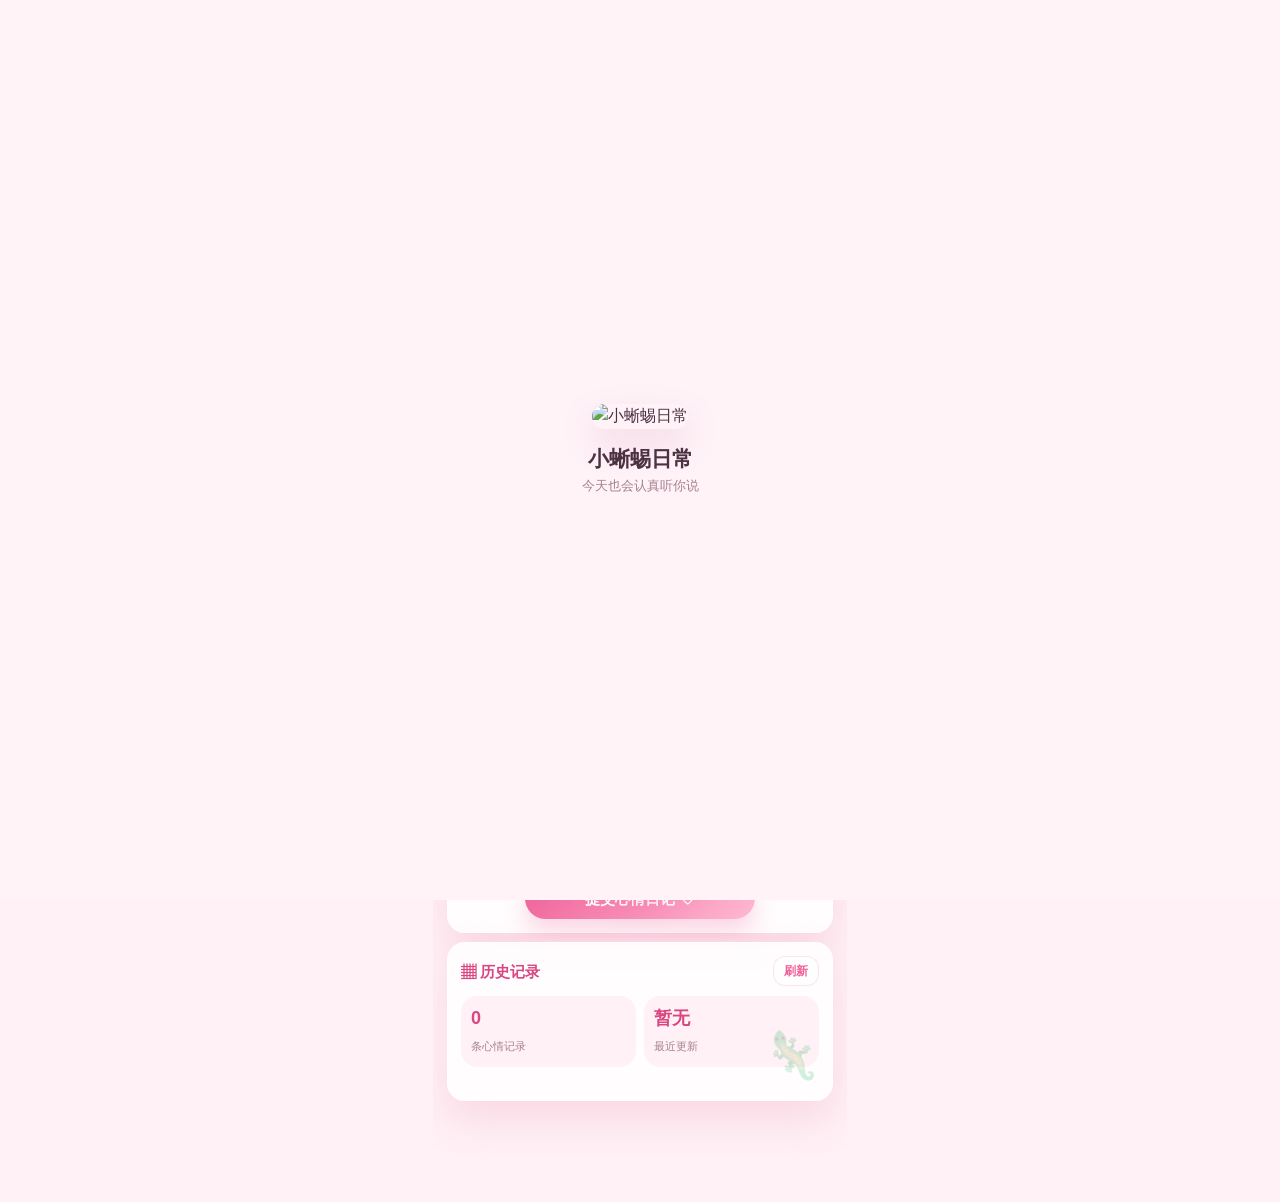
==== templates/index.html @ 5da10fb7 "Refine berry theme mascots" ====
<!DOCTYPE html>
<html lang="zh-CN">
<head>
<meta charset="UTF-8">
<meta name="viewport" content="width=device-width, initial-scale=1.0, viewport-fit=cover, maximum-scale=1.0, user-scalable=no">
<meta name="theme-color" content="#fff4f8">
<meta name="apple-mobile-web-app-capable" content="yes">
<meta name="apple-mobile-web-app-status-bar-style" content="black-translucent">
<meta name="apple-mobile-web-app-title" content="小蜥蜴">
<meta name="mobile-web-app-capable" content="yes">
<link rel="manifest" href="/manifest.webmanifest?v=photo5">
<link rel="icon" href="/static/app-icon-192.png?v=photo5" type="image/png">
<link rel="apple-touch-icon" sizes="180x180" href="/static/apple-touch-icon.png?v=photo5">
<title>小蜥蜴</title>
<style>
:root{--bg:#fff3f8;--ink:#4c3142;--muted:#a68191;--card:rgba(255,255,255,.74);--line:rgba(223,117,157,.18);--accent:#ef5f98;--accent2:#ffb9d2;--soft:#fff1f6;--deep:#d94682;--shadow:0 14px 34px rgba(190,89,125,.18);--safe-top:env(safe-area-inset-top);--safe-bottom:env(safe-area-inset-bottom);--hero:linear-gradient(180deg,#ffeaf3 0%,#fff7fa 100%);--card-bg:rgba(255,255,255,.76);--field:rgba(255,250,252,.78);--decor1:'🌸';--decor2:'🦎';--decor3:'♡'}
[data-theme="night"]{--bg:#13091f;--ink:#f5eaff;--muted:#bfa5d4;--card:rgba(31,17,48,.72);--line:rgba(205,148,255,.3);--accent:#d990ff;--accent2:#ff74c6;--soft:rgba(147,75,215,.2);--deep:#f0d9ff;--shadow:0 14px 36px rgba(0,0,0,.38);--hero:linear-gradient(180deg,#24113d 0%,#12091f 100%);--card-bg:rgba(35,20,54,.76);--field:rgba(255,255,255,.06);--decor1:'✦';--decor2:'🦇';--decor3:'☾'}
[data-theme="blue"]{--bg:#eef9ff;--ink:#31506a;--muted:#7893a7;--card:rgba(255,255,255,.72);--line:rgba(85,156,207,.18);--accent:#4da0df;--accent2:#b9e6ff;--soft:#eef9ff;--deep:#2e86c2;--shadow:0 14px 34px rgba(77,142,185,.16);--hero:linear-gradient(180deg,#dcf4ff 0%,#fffdf0 100%);--card-bg:rgba(255,255,252,.74);--field:rgba(255,255,255,.7);--decor1:'☁️';--decor2:'🌈';--decor3:'☆'}
[data-theme="berry"]{--bg:#fff0f2;--ink:#613742;--muted:#a37a84;--card:rgba(255,252,247,.76);--line:rgba(231,91,124,.2);--accent:#ef547d;--accent2:#ffc3cb;--soft:#fff0f2;--deep:#df426d;--shadow:0 14px 34px rgba(190,83,99,.16);--hero:linear-gradient(180deg,#ffe0e5 0%,#fff8f1 100%);--card-bg:rgba(255,252,247,.78);--field:rgba(255,255,255,.72);--decor1:'🍓';--decor2:'🎀';--decor3:'♡'}
*{box-sizing:border-box;margin:0;padding:0}html{background:var(--bg)}body{min-height:100vh;min-height:100dvh;font-family:-apple-system,BlinkMacSystemFont,"PingFang SC","Microsoft YaHei",sans-serif;color:var(--ink);background:var(--bg);line-height:1.55;overflow-x:hidden;-webkit-font-smoothing:antialiased}body:before{content:"";position:fixed;inset:0;z-index:-3;background:var(--hero)}body:after{content:"";position:fixed;inset:0;z-index:-2;pointer-events:none;opacity:.62;background-image:radial-gradient(circle at 12% 22%,var(--accent2) 0 8px,transparent 9px),radial-gradient(circle at 85% 18%,rgba(255,255,255,.72) 0 38px,transparent 39px),radial-gradient(circle at 80% 72%,rgba(255,255,255,.48) 0 58px,transparent 59px),linear-gradient(135deg,transparent 0 47%,rgba(255,255,255,.16) 48% 50%,transparent 51%);background-size:180px 180px,220px 220px,260px 260px,34px 34px;background-position:0 90px,210px 64px,180px 520px,0 0}.app{width:min(430px,100%);margin:0 auto;padding:calc(10px + var(--safe-top)) 13px calc(82px + var(--safe-bottom));position:relative}.app:before{content:var(--decor1) ' ' var(--decor3) ' ' var(--decor2);position:absolute;top:112px;right:18px;font-size:28px;letter-spacing:10px;color:var(--accent);opacity:.8;filter:drop-shadow(0 10px 18px var(--accent2))}.app:after{content:"";position:fixed;left:50%;bottom:0;width:min(430px,100%);height:170px;transform:translateX(-50%);pointer-events:none;z-index:-1;background:radial-gradient(circle at 20% 70%,rgba(255,255,255,.7),transparent 32%),radial-gradient(circle at 72% 78%,var(--accent2),transparent 24%);opacity:.55}button,input,textarea{font:inherit}button{border:0;cursor:pointer;-webkit-tap-highlight-color:transparent;color:inherit}.status{height:30px;display:flex;align-items:center;justify-content:space-between;font-weight:800;font-size:15px;padding:0 8px}.status-icons{display:flex;align-items:center;gap:6px}.battery{display:inline-flex;align-items:center;justify-content:center;min-width:34px;height:18px;padding:0 4px;border-radius:6px;background:#24c75a;color:#fff;font-size:12px}.nav{height:54px;display:grid;grid-template-columns:42px 1fr 42px;align-items:center}.nav h1{text-align:center;font-size:22px;letter-spacing:.08em;color:var(--ink)}.nav-btn{height:42px;background:transparent;font-size:30px;color:var(--ink)}.hero{height:192px;border-radius:0 0 28px 28px;margin:0 -13px 12px;padding:22px 22px 0;text-align:center;position:relative;overflow:hidden;background:var(--hero);box-shadow:0 10px 26px rgba(0,0,0,.04)}.hero:before{content:var(--decor2);position:absolute;left:44px;top:54px;font-size:60px;opacity:.9;filter:drop-shadow(0 14px 18px var(--accent2))}.hero:after{content:var(--decor1);position:absolute;right:36px;top:44px;font-size:78px;opacity:.18}.hero-title{position:relative;z-index:1;margin-top:44px;font-size:26px;font-weight:900;letter-spacing:.14em;color:var(--deep)}.hero-date{position:relative;z-index:1;margin-top:5px;font-size:13px;color:var(--muted);letter-spacing:.18em}.theme-label{margin-top:4px;font-size:11px;color:var(--muted)}.quote{margin:-22px 4px 12px;padding:17px 18px;border-radius:24px;background:var(--card-bg);border:1px solid rgba(255,255,255,.62);box-shadow:var(--shadow);position:relative;z-index:2;text-align:center;font-size:17px;color:var(--ink);backdrop-filter:blur(16px)}.themes{display:flex;gap:9px;justify-content:center;margin:0 4px 12px}.theme-chip{min-width:72px;padding:8px 12px;border-radius:999px;background:var(--card-bg);border:1px solid var(--line);color:var(--accent);font-size:13px;font-weight:800;box-shadow:0 6px 18px rgba(0,0,0,.05)}.theme-chip.active{background:linear-gradient(135deg,var(--accent),var(--accent2));color:#fff;border-color:transparent}.mini-grid{display:grid;grid-template-columns:1fr 1fr;gap:10px;margin-bottom:10px}.card{background:var(--card-bg);border:1px solid rgba(255,255,255,.58);border-radius:20px;box-shadow:var(--shadow);backdrop-filter:blur(18px)}.mini-card{min-height:148px;padding:14px}.card-title{display:flex;align-items:center;justify-content:space-between;gap:8px;margin-bottom:10px;color:var(--deep);font-size:14px;font-weight:900}.mini-btn{padding:6px 9px;border-radius:999px;border:1px solid var(--line);background:rgba(255,255,255,.38);color:var(--accent);font-size:11px;font-weight:800;white-space:nowrap}.weather-row{display:flex;align-items:center;gap:10px}.weather-icon{font-size:44px}.temp{font-size:36px;line-height:1;color:var(--accent);font-weight:700}.weather-city{font-size:12px;font-weight:850}.weather-meta{margin-top:8px;color:var(--muted);font-size:11px;display:flex;gap:8px;flex-wrap:wrap}.tip{margin-top:10px;padding:8px 10px;border-radius:14px;background:var(--soft);color:var(--ink);font-size:12px}.analysis strong{display:block;color:var(--accent);font-size:13px;margin-bottom:6px}.analysis span{font-size:12px;color:var(--ink)}.panel{padding:14px;margin-bottom:10px}.label{font-size:15px;font-weight:900;color:var(--deep);margin-bottom:10px}.notice{display:none;margin-bottom:10px;border-radius:16px;background:var(--soft);padding:10px 12px;color:var(--deep);font-size:13px}.notice.show{display:block}.mood-grid{display:flex;gap:12px;overflow-x:auto;padding:4px 2px 8px;scrollbar-width:none}.mood-grid::-webkit-scrollbar{display:none}.mood-btn{flex:0 0 42px;width:42px;height:42px;border-radius:16px;background:rgba(255,255,255,.7);border:1px solid var(--line);display:grid;place-items:center;font-size:24px;box-shadow:0 6px 14px rgba(0,0,0,.04)}.mood-btn.selected{background:var(--soft);border-color:var(--accent);box-shadow:0 0 0 3px rgba(239,95,152,.15);transform:translateY(-1px)}.input-card{padding:14px;margin-bottom:10px}.textarea-wrap{position:relative}.field input,.field textarea{width:100%;border:1px solid var(--line);border-radius:16px;background:var(--field);outline:none;color:var(--ink);padding:12px 13px;font-size:14px}.field textarea{min-height:84px;resize:vertical}.counter{text-align:right;color:var(--muted);font-size:11px;margin-top:5px}.form-grid{display:grid;grid-template-columns:1fr 1fr;gap:9px;margin:10px 0}.submit-btn{display:block;width:68%;min-width:210px;margin:6px auto 0;padding:12px 16px;border-radius:999px;background:linear-gradient(135deg,var(--accent),var(--accent2));color:#fff;font-size:15px;font-weight:900;box-shadow:0 12px 26px rgba(239,95,152,.26)}.submit-btn:disabled{opacity:.65}.history{padding:14px;margin-bottom:12px}.history-head{display:flex;align-items:center;justify-content:space-between;gap:8px;margin-bottom:10px}.history-head h2{font-size:16px;color:var(--deep)}.history-actions{display:flex;gap:6px}.refresh-btn,.filter{height:30px;padding:0 10px;border-radius:12px;border:1px solid var(--line);background:rgba(255,255,255,.5);color:var(--accent);font-size:12px;font-weight:800}.filters{display:flex;gap:6px;overflow-x:auto;margin-bottom:10px;scrollbar-width:none}.filters::-webkit-scrollbar{display:none}.filter.active{background:var(--accent);color:#fff}.stats{display:flex;gap:8px;margin-bottom:10px}.stat{flex:1;border-radius:16px;background:var(--soft);padding:9px 10px;color:var(--deep)}.stat strong{display:block;font-size:18px}.stat span{font-size:11px;color:var(--muted)}.note{padding:12px;border-radius:18px;background:rgba(255,255,255,.56);border:1px solid var(--line);margin-bottom:10px}.note-top{display:flex;justify-content:space-between;gap:8px;margin-bottom:6px}.mood-tags,.tag-row,.reaction-row{display:flex;gap:6px;flex-wrap:wrap}.mood-tag,.tag{border-radius:999px;background:var(--soft);color:var(--accent);padding:3px 8px;font-size:11px;font-weight:800}.time,.meta{font-size:11px;color:var(--muted)}.note-text{font-size:14px;white-space:pre-wrap;word-break:break-word;margin-top:4px}.tag-row{margin-top:8px}.reaction-row{border-top:1px dashed var(--line);padding-top:9px;margin-top:10px}.reaction-btn{flex:1 1 calc(33.333% - 6px);min-height:34px;border-radius:999px;background:var(--soft);color:var(--accent);font-size:12px;font-weight:800;border:1px solid var(--line)}.delete-btn{display:block;background:transparent;color:var(--muted);font-size:12px;margin:8px 0 0 auto}.empty{text-align:center;color:var(--muted);padding:26px 10px;font-size:13px}.fab{position:fixed;left:50%;bottom:calc(18px + var(--safe-bottom));transform:translateX(-50%);width:64px;height:64px;border-radius:50%;z-index:10;background:linear-gradient(135deg,var(--accent),var(--accent2));color:#fff;font-size:38px;line-height:1;box-shadow:0 14px 34px rgba(239,95,152,.42),0 0 0 7px rgba(255,255,255,.65)}.toast,.loading,.login-overlay,.splash{position:fixed;z-index:20}.toast{left:50%;bottom:calc(94px + var(--safe-bottom));transform:translateX(-50%) translateY(18px);max-width:calc(100vw - 28px);background:rgba(48,40,58,.94);color:#fff;padding:10px 16px;border-radius:999px;opacity:0;pointer-events:none;transition:.22s ease;font-size:13px;text-align:center}.toast.show{opacity:1;transform:translateX(-50%) translateY(0)}.loading{inset:0;display:none;place-items:center;background:rgba(255,244,248,.72);backdrop-filter:blur(8px);color:var(--muted)}.loading.show{display:grid}.login-overlay{inset:0;display:none;align-items:center;justify-content:center;background:var(--bg);padding:20px}.login-overlay.show{display:flex}.login-card{width:min(340px,100%);padding:26px;text-align:center}.login-card .icon{font-size:44px}.login-card h2{margin:8px 0}.login-card p{color:var(--muted);font-size:13px;margin-bottom:14px}.login-card input{text-align:center;letter-spacing:3px;margin-bottom:10px}.splash{inset:0;display:grid;place-items:center;background:var(--bg);transition:.35s ease}.splash.hide{opacity:0;visibility:hidden}.splash-card{text-align:center}.splash-card img{width:118px;height:118px;border-radius:28px;box-shadow:var(--shadow)}.splash-card strong{display:block;margin-top:14px;font-size:21px}.splash-card span{display:block;color:var(--muted);font-size:13px}@media(max-width:380px){.app{padding-left:10px;padding-right:10px}.theme-chip{min-width:66px;padding-left:9px;padding-right:9px}.mini-card{padding:12px}.temp{font-size:32px}.weather-icon{font-size:38px}.submit-btn{width:78%}.hero-title{font-size:24px}.mood-btn{flex-basis:40px;width:40px;height:40px}.form-grid{grid-template-columns:1fr}}

/* photo4 visual pass: remove fake status bar and make themes read as full skins */
.status,.status-icons,.battery{display:none!important}.app{padding-top:calc(4px + var(--safe-top));background:linear-gradient(180deg,rgba(255,255,255,.08),transparent 220px)}
.nav{height:62px;margin:0 -2px 4px}.nav h1{font-size:22px;font-weight:900;letter-spacing:.12em}.nav-btn{font-size:36px;font-weight:300}.nav-btn:last-child{font-size:28px;letter-spacing:3px}
.hero{height:238px;margin:0 -13px 12px;border-radius:0 0 34px 34px;padding-top:64px;border-bottom:1px solid rgba(255,255,255,.55);box-shadow:none;background:var(--scene)}
.hero-title{margin-top:0;font-size:30px;letter-spacing:.12em;text-shadow:0 4px 16px rgba(255,255,255,.45)}.hero-date{font-size:14px;letter-spacing:.2em}.theme-label{font-size:13px;margin-top:9px;color:var(--muted)}
.hero:before{left:28px;top:82px;font-size:82px;opacity:.92}.hero:after{right:22px;top:56px;font-size:118px;opacity:.22}.app:before{display:none}.quote{margin:-34px 5px 14px;padding:18px 18px;border-radius:28px;font-size:18px;background:rgba(255,255,255,.82)}
.themes{gap:10px;margin-bottom:14px}.theme-chip{min-width:76px;height:42px;font-size:14px;border-radius:999px;background:rgba(255,255,255,.72);box-shadow:0 8px 18px rgba(151,84,111,.12)}
.card{border-radius:24px;background:rgba(255,255,255,.78);box-shadow:0 16px 34px rgba(185,98,130,.13)}.mini-card{min-height:168px;padding:16px}.card-title{font-size:15px}.weather-icon{font-size:52px}.temp{font-size:42px;font-weight:800}.panel,.input-card,.history{padding:18px}.mood-btn{width:50px;height:50px;flex-basis:50px;border-radius:18px;font-size:28px;background:rgba(255,255,255,.82)}.label{font-size:17px}.fab{width:72px;height:72px;font-size:44px;bottom:calc(20px + var(--safe-bottom))}
:root{--scene:linear-gradient(180deg,#ffe4ef 0%,#fff6fb 64%,rgba(255,255,255,.65) 100%);--decor1:'\1F338';--decor2:'\1F98E';--decor3:'\2661'}
html[data-theme="night"] body:before{background:radial-gradient(circle at 78% 6%,rgba(214,119,255,.26),transparent 24%),linear-gradient(180deg,#170722 0%,#24103f 48%,#11071e 100%)}html[data-theme="night"] .hero{background:radial-gradient(circle at 22% 28%,rgba(255,136,212,.26),transparent 24%),radial-gradient(circle at 84% 22%,rgba(154,100,255,.28),transparent 28%),linear-gradient(180deg,#24113d 0%,#13091f 100%)}html[data-theme="night"] .card,html[data-theme="night"] .quote{background:rgba(30,17,48,.82);border-color:rgba(216,154,255,.28)}html[data-theme="night"] .theme-chip{background:rgba(42,21,63,.76)}
html[data-theme="blue"] body:before{background:radial-gradient(circle at 18% 18%,rgba(255,255,255,.82),transparent 22%),linear-gradient(180deg,#d9f3ff 0%,#f4fbff 54%,#fffdf1 100%)}html[data-theme="blue"] .hero{background:radial-gradient(circle at 18% 36%,rgba(255,255,255,.86),transparent 26%),radial-gradient(circle at 86% 20%,rgba(150,218,255,.52),transparent 30%),linear-gradient(180deg,#dff5ff 0%,#fffcef 100%)}
html[data-theme="berry"] body:before{background:linear-gradient(0deg,rgba(255,255,255,.36),rgba(255,255,255,.36)),repeating-linear-gradient(90deg,rgba(255,126,145,.12) 0 16px,transparent 16px 32px),linear-gradient(180deg,#ffe4e9 0%,#fff8f1 100%)}html[data-theme="berry"] .hero{background:radial-gradient(circle at 18% 22%,rgba(255,255,255,.72),transparent 23%),radial-gradient(circle at 84% 24%,rgba(255,120,145,.28),transparent 30%),linear-gradient(180deg,#ffe0e6 0%,#fff7f0 100%)}
@media(max-width:380px){.hero{height:220px}.hero-title{font-size:27px}.mini-grid{gap:8px}.mood-btn{width:46px;height:46px;flex-basis:46px}}

</style>
<link rel="stylesheet" href="/static/theme-polish.css?v=skin5">
</head>
<body>
<div class="splash" id="splash"><div class="splash-card"><img src="/static/apple-touch-icon.png?v=photo5" alt="小蜥蜴日常"><strong>小蜥蜴日常</strong><span>今天也会认真听你说</span></div></div>
<div class="login-overlay" id="loginOverlay"><div class="login-card card"><div class="icon">🔐</div><h2>请输入密码</h2><p>这是我们的小小心情空间</p><label class="field"><input type="password" id="passwordInput" placeholder="密码" maxlength="40" autocomplete="off"></label><button class="submit-btn" onclick="doLogin()">进入</button></div></div>
<div class="loading" id="loading">正在加载心情记录...</div><div class="toast" id="toast"></div>
<main class="app">
  <nav class="nav"><button class="nav-btn" type="button" aria-label="关闭">×</button><h1>小蜥蜴日常</h1><button class="nav-btn" type="button" aria-label="更多">···</button></nav>
  <header class="hero"><div class="hero-title">小蜥蜴日常</div><div class="hero-date" id="todayDate">2026-05-25　周一</div><div class="theme-label">主题切换</div></header>
  <div class="quote">“ 心存温柔，山河浪漫。 ”</div>
  <div class="themes" id="themeSwitch"></div>
  <section class="mini-grid">
    <div class="card mini-card"><div class="card-title"><span>☼ 今日天气</span></div><div class="weather-row"><div class="weather-icon" id="weatherIcon">☁️</div><div><div class="temp"><span id="weatherTemp">--</span>°C</div><div class="weather-city" id="weatherCity">厦门海沧</div></div></div><div class="weather-meta"><span id="weatherText">加载中</span><span id="weatherHumidity">湿度 --</span><span id="weatherWind">风力 --</span></div><div class="tip" id="weatherTip">正在看看今天适合怎么照顾自己...</div></div>
    <div class="card mini-card analysis"><div class="card-title"><span>♡ 智能分析提醒</span><button class="mini-btn" onclick="loadAnalysis()">更新</button></div><strong id="analysisSummary">正在整理最近的心情...</strong><span id="analysisSuggestion">小蜥蜴会根据你的最近记录生成提醒。</span><div class="tip" id="weatherRange">-- / --</div></div>
  </section>
  <section class="card panel"><div class="notice" id="notice"><span id="noticeText"></span></div><div class="label">✨ 今日心情</div><div class="mood-grid" id="moodGrid"></div></section>
  <section class="card input-card"><div class="label">记录此刻的想法...</div><label class="field textarea-wrap"><textarea id="noteText" maxlength="500" placeholder="写下你的心情、想法和小日常..."></textarea></label><div class="counter" id="counter">0/500</div><div class="form-grid"><label class="field"><input id="senderInput" maxlength="20" placeholder="发送给（可选）"></label><label class="field"><input id="tagsInput" maxlength="120" placeholder="标签（可选）"></label></div><button class="submit-btn" id="submitBtn" onclick="submitMood()">提交心情日记 ♡</button></section>
  <section class="card history"><div class="history-head"><h2>▦ 历史记录</h2><div class="history-actions"><button class="refresh-btn" onclick="refreshNotes()">刷新</button></div></div><div class="stats"><div class="stat"><strong id="totalCount">0</strong><span>条心情记录</span></div><div class="stat"><strong id="latestTime">暂无</strong><span>最近更新</span></div></div><div class="filters" id="filters"></div><div class="history-list" id="historyList"></div></section>
</main>
<button class="fab" type="button" onclick="noteText.focus()">+</button>
<script>
const NEEDS_PASSWORD = {{ needs_password | tojson }};
const TEXT_MOODS=[{name:'开心',emoji:'😊'},{name:'难过',emoji:'😢'},{name:'生气',emoji:'😠'},{name:'委屈',emoji:'🥺'},{name:'想你',emoji:'💕'},{name:'需要安慰',emoji:'🤗'},{name:'想一个人静静',emoji:'🌙'}];
const EMOJI_MOODS=['😋','🥲','🥹','🧐','🤓','😜','😝','😞','😟','😣','😖','☹️','😓','😱','😨','😰'].map(value=>({name:value,emoji:value}));
const MOODS=[...TEXT_MOODS,...EMOJI_MOODS];
const REACTIONS=[{name:'抱抱你',emoji:'🤗'},{name:'收到啦',emoji:'💌'},{name:'想你了',emoji:'💕'}];
const THEMES=[{id:'milk',name:'奶粉'},{id:'night',name:'夜紫'},{id:'blue',name:'云蓝'},{id:'berry',name:'草莓'}];
let authPassword=NEEDS_PASSWORD?'':null,selectedMoods=[],notes=[],currentFilter='all',toastTimer=null,reactingId=null;
const $=id=>document.getElementById(id);const moodGrid=$('moodGrid'),filters=$('filters'),historyList=$('historyList'),loading=$('loading'),toast=$('toast'),notice=$('notice'),noticeText=$('noticeText'),noteText=$('noteText'),submitBtn=$('submitBtn'),senderInput=$('senderInput'),tagsInput=$('tagsInput'),counter=$('counter');
function headers(){const value={'Content-Type':'application/json'};if(authPassword)value['X-Mood-Password']=authPassword;return value}
function showToast(message){clearTimeout(toastTimer);toast.textContent=message;toast.classList.add('show');toastTimer=setTimeout(()=>toast.classList.remove('show'),2200)}
function escapeHtml(value){const div=document.createElement('div');div.textContent=value||'';return div.innerHTML}
function moodInfo(name){return MOODS.find(m=>m.name===name)||{name,emoji:name}}
function shortMoodName(name){return name==='想一个人静静'?'想静静':name}
function moodDisplay(name){const info=moodInfo(name);return TEXT_MOODS.some(m=>m.name===name)?`${info.emoji} ${escapeHtml(name)}`:escapeHtml(name)}
function defaultReactions(){return Object.fromEntries(REACTIONS.map(reaction=>[reaction.name,0]))}
function noteReactions(note){return {...defaultReactions(),...(note.reactions||{})}}
function formatTime(iso){if(!iso)return'暂无';const date=new Date(iso);if(Number.isNaN(date.getTime()))return'刚刚';const now=new Date();const pad=n=>String(n).padStart(2,'0');const time=`${pad(date.getHours())}:${pad(date.getMinutes())}`;const sameDay=date.getFullYear()===now.getFullYear()&&date.getMonth()===now.getMonth()&&date.getDate()===now.getDate();if(sameDay)return`今天 ${time}`;return`${date.getMonth()+1}/${date.getDate()} ${time}`}
function renderMoodButtons(){moodGrid.innerHTML=MOODS.map(mood=>`<button class="mood-btn" type="button" data-mood="${mood.name}" title="${mood.name}" aria-label="${mood.name}">${mood.emoji}</button>`).join('')}
function renderFilters(){filters.innerHTML=[`<button class="filter ${currentFilter==='all'?'active':''}" data-filter="all">全部</button>`,...TEXT_MOODS.map(mood=>`<button class="filter ${currentFilter===mood.name?'active':''}" data-filter="${mood.name}">${mood.emoji} ${shortMoodName(mood.name)}</button>`)].join('')}
function renderThemes(){const current=localStorage.getItem('moodTheme')||'milk';document.documentElement.dataset.theme=current;$('themeSwitch').innerHTML=THEMES.map(item=>`<button class="theme-chip ${item.id===current?'active':''}" data-theme="${item.id}">${item.name}</button>`).join('')}
function updateToday(){const now=new Date();const pad=n=>String(n).padStart(2,'0');const week='日一二三四五六'[now.getDay()];$('todayDate').textContent=`${now.getFullYear()}-${pad(now.getMonth()+1)}-${pad(now.getDate())}　周${week}`}
function updateNotice(){const reminders={'生气':'他今天可能需要你多一点耐心和温柔。','委屈':'他心里可能有一点小委屈，记得抱抱他。','难过':'他今天心情不太好，一句温暖的话会很有用。','需要安慰':'他正在认真发出需要被靠近的信号。','😞':'他今天可能有点低落，轻轻陪一下就很好。','😟':'他好像有点担心，记得告诉他你在。','😣':'他可能撑得有点辛苦，给他一点软软的安慰。','😖':'他今天可能不太舒服，别让他一个人扛。','☹️':'他看起来需要一点点阳光和抱抱。','😓':'他可能有点累了，陪他慢慢缓一缓。','😱':'他可能被吓到了，先让他安心下来。','😨':'他可能有些害怕，温柔地靠近他。','😰':'他可能很紧张，告诉他慢慢来就好。'};const message=selectedMoods.map(m=>reminders[m]).find(Boolean);if(!message){notice.classList.remove('show');return}noticeText.textContent=message;notice.classList.add('show')}
function clearForm(){selectedMoods=[];noteText.value='';tagsInput.value='';document.querySelectorAll('.mood-btn').forEach(btn=>btn.classList.remove('selected'));counter.textContent='0/500';updateNotice()}
async function loadWeather(query='city=厦门海沧'){try{const res=await fetch(`/api/weather?${query}`);const data=await res.json();$('weatherIcon').textContent=data.emoji||'🌤️';$('weatherCity').textContent=data.city||'厦门海沧';$('weatherTemp').textContent=data.temperature??'--';$('weatherText').textContent=data.weather||'暂不可用';$('weatherRange').textContent=(data.today_high!=null&&data.today_low!=null)?`明日 ${data.tomorrow} · ↑${data.today_high}° ↓${data.today_low}°`:'明日天气加载中';$('weatherHumidity').textContent=data.humidity!=null?`湿度 ${data.humidity}%`:'湿度 --';$('weatherWind').textContent=data.wind_level!=null?`东南风 ${data.wind_level}级`:'风力 --';$('weatherTip').textContent=data.reminder||'今天也要好好照顾自己。'}catch(error){$('weatherTip').textContent='天气暂时没有取到，出门前再看一眼窗外。'}}
function useCurrentLocation(){if(!navigator.geolocation){showToast('这个设备暂时不支持定位');return}showToast('正在请求定位...');navigator.geolocation.getCurrentPosition(pos=>{const {latitude,longitude}=pos.coords;loadWeather(`lat=${latitude}&lon=${longitude}`);showToast('已切换到当前位置天气')},()=>{showToast('定位被拒绝，继续显示厦门海沧');loadWeather()},{enableHighAccuracy:false,timeout:9000,maximumAge:900000})}
async function loadAnalysis(){if(NEEDS_PASSWORD&&!authPassword){$('analysisSummary').textContent='输入密码后显示智能分析';$('analysisSuggestion').textContent='小蜥蜴会根据你的最近记录生成提醒。';return}try{const res=await fetch('/api/analysis',{headers:headers()});const data=await res.json();if(!res.ok)throw new Error('analysis failed');$('analysisSummary').textContent=data.summary||'小蜥蜴看见了你最近的心情。';$('analysisSuggestion').textContent=data.suggestion||'先照顾好今天的自己。'}catch(error){$('analysisSummary').textContent='暂时没有取到分析';$('analysisSuggestion').textContent='记录功能仍然正常，稍后再刷新看看。'}}
async function fetchNotes(){loading.classList.add('show');try{const res=await fetch('/api/notes',{headers:headers()});if(!res.ok)throw new Error('load failed');const data=await res.json();notes=Array.isArray(data)?data:[];renderHistory();loadAnalysis()}catch(error){notes=[];renderHistory();showToast('加载失败，请稍后再试')}finally{loading.classList.remove('show')}}
async function refreshNotes(){await fetchNotes();showToast('已刷新')}
async function submitMood(){const text=noteText.value.trim();if(!selectedMoods.length)return showToast('请先选择心情');if(!text)return showToast('写几句话再发送吧');submitBtn.disabled=true;submitBtn.textContent='正在发送...';try{const res=await fetch('/api/notes',{method:'POST',headers:headers(),body:JSON.stringify({mood:selectedMoods.join(','),text,sender:senderInput.value.trim(),tags:tagsInput.value.trim()})});const payload=await res.json().catch(()=>({}));if(!res.ok){showToast(payload.error||'发送失败');return}showToast(res.status===202?'已临时保存，请检查存储配置':'小蜥蜴收到啦');clearForm();await fetchNotes()}catch(error){showToast('网络出错了')}finally{submitBtn.disabled=false;submitBtn.textContent='提交心情日记 ♡'}}
async function addReaction(id,reaction){reactingId=`${id}:${reaction}`;renderHistory();try{const res=await fetch(`/api/notes/${id}/reactions`,{method:'POST',headers:headers(),body:JSON.stringify({reaction})});const payload=await res.json().catch(()=>({}));if(!res.ok){showToast(payload.error||'回应失败');return}notes=notes.map(note=>note.id===id?payload.note:note);renderHistory();showToast('回应已送达')}catch(error){showToast('回应失败，请稍后再试')}finally{reactingId=null;renderHistory()}}
async function deleteNote(id){if(!confirm('确定删除这条记录吗？'))return;try{const res=await fetch(`/api/notes/${id}`,{method:'DELETE',headers:headers()});if(!res.ok)throw new Error('delete failed');notes=notes.filter(note=>note.id!==id);renderHistory();loadAnalysis();showToast('已删除')}catch(error){showToast('删除失败')}}
async function doLogin(){const password=$('passwordInput').value.trim();if(!password)return;try{const res=await fetch('/login',{method:'POST',headers:{'Content-Type':'application/json'},body:JSON.stringify({password})});if(!res.ok){showToast('密码不正确');return}authPassword=password;$('loginOverlay').classList.remove('show');await fetchNotes()}catch(error){showToast('验证失败')}}
function renderHistory(){const filtered=currentFilter==='all'?notes:notes.filter(note=>String(note.mood||'').split('+').includes(currentFilter));$('totalCount').textContent=notes.length;$('latestTime').textContent=notes.length?formatTime(notes[0].time):'暂无';if(!filtered.length){historyList.innerHTML='<div class="empty">还没有记录，写下今天的心情吧。</div>';return}historyList.innerHTML=filtered.map(note=>{const moodTags=String(note.mood||'').split('+').filter(Boolean).map(name=>`<span class="mood-tag">${moodDisplay(name)}</span>`).join('');const tags=Array.isArray(note.tags)?note.tags:[];const tagHtml=tags.length?`<div class="tag-row">${tags.map(tag=>`<span class="tag">#${escapeHtml(tag)}</span>`).join('')}</div>`:'';const reactions=noteReactions(note);const reactionHtml=`<div class="reaction-row">${REACTIONS.map(item=>{const key=`${note.id}:${item.name}`;return`<button class="reaction-btn" onclick="addReaction(${Number(note.id)}, '${item.name}')" ${reactingId===key?'disabled':''}>${item.emoji} ${item.name} ${Number(reactions[item.name]||0)}</button>`}).join('')}</div>`;return`<article class="note"><div class="note-top"><div class="mood-tags">${moodTags}</div><span class="time">${formatTime(note.time)}</span></div><div class="meta">来自 ${escapeHtml(note.sender||'匿名')}</div><div class="note-text">${escapeHtml(note.text)}</div>${tagHtml}${reactionHtml}<button class="delete-btn" onclick="deleteNote(${Number(note.id)})">删除</button></article>`}).join('')}
moodGrid.addEventListener('click',event=>{const button=event.target.closest('.mood-btn');if(!button)return;const mood=button.dataset.mood;if(selectedMoods.includes(mood)){selectedMoods=selectedMoods.filter(item=>item!==mood);button.classList.remove('selected')}else{if(selectedMoods.length>=3){showToast('一次最多选择 3 种心情');return}selectedMoods.push(mood);button.classList.add('selected')}updateNotice()});
filters.addEventListener('click',event=>{const button=event.target.closest('.filter');if(!button)return;currentFilter=button.dataset.filter;renderFilters();renderHistory()});
$('themeSwitch').addEventListener('click',event=>{const button=event.target.closest('.theme-chip');if(!button)return;localStorage.setItem('moodTheme',button.dataset.theme);renderThemes()});
noteText.addEventListener('input',()=>{counter.textContent=`${noteText.value.length}/500`});
$('passwordInput').addEventListener('keydown',event=>{if(event.key==='Enter')doLogin()});
window.addEventListener('load',()=>{setTimeout(()=>$('splash').classList.add('hide'),500)});
if('serviceWorker' in navigator){window.addEventListener('load',()=>navigator.serviceWorker.register('/sw.js').catch(()=>{}))}
updateToday();renderThemes();renderMoodButtons();renderFilters();loadWeather();if(NEEDS_PASSWORD){$('loginOverlay').classList.add('show');loadAnalysis()}else{fetchNotes()}
</script>
</body>
</html>
---- static/theme-polish.css ----
:root {
  --page-bg: #fff1f6;
  --scene-top: #ffe9f3;
  --scene-bottom: #fff9fb;
  --card-strong: rgba(255, 255, 255, .86);
  --glass: rgba(255, 255, 255, .72);
  --line-strong: rgba(236, 117, 162, .22);
  --theme-shadow: 0 18px 42px rgba(220, 99, 145, .18);
  --bubble: rgba(255, 255, 255, .74);
  --mascot-left: "🐰";
  --mascot-right: "🦎";
  --scene-extra: "🌸";
  --scene-image: url("/static/themes/milk-scene.svg?v=skin5");
  --scene-pattern: radial-gradient(circle at 14% 20%, rgba(255,255,255,.95) 0 24px, transparent 25px),
                   radial-gradient(circle at 23% 16%, rgba(255,255,255,.75) 0 20px, transparent 21px),
                   radial-gradient(circle at 82% 18%, rgba(255,255,255,.72) 0 30px, transparent 31px),
                   radial-gradient(circle at 12% 72%, rgba(255,183,211,.35) 0 4px, transparent 5px),
                   radial-gradient(circle at 88% 72%, rgba(255,183,211,.35) 0 4px, transparent 5px);
}

html[data-theme="night"] {
  --page-bg: #10071d;
  --scene-top: #201037;
  --scene-bottom: #120820;
  --card-strong: rgba(30, 16, 47, .68);
  --glass: rgba(43, 24, 65, .62);
  --line-strong: rgba(214, 143, 255, .26);
  --theme-shadow: 0 20px 46px rgba(0, 0, 0, .34), inset 0 1px 0 rgba(255,255,255,.06);
  --bubble: rgba(22, 11, 34, .72);
  --mascot-left: "☾";
  --mascot-right: "🦎";
  --scene-extra: "🦇";
  --scene-image: url("/static/themes/night-scene.svg?v=skin5");
  --scene-pattern: radial-gradient(circle at 18% 22%, rgba(221,150,255,.22) 0 28px, transparent 29px),
                   radial-gradient(circle at 86% 18%, rgba(125,74,205,.35) 0 38px, transparent 39px),
                   radial-gradient(circle at 12% 70%, rgba(255,120,210,.22) 0 4px, transparent 5px),
                   radial-gradient(circle at 78% 68%, rgba(213,164,255,.24) 0 5px, transparent 6px);
}

html[data-theme="blue"] {
  --page-bg: #eaf8ff;
  --scene-top: #d9f3ff;
  --scene-bottom: #f9fdff;
  --card-strong: rgba(255,255,255,.86);
  --glass: rgba(255,255,255,.72);
  --line-strong: rgba(75, 157, 221, .22);
  --theme-shadow: 0 18px 42px rgba(72, 146, 201, .17);
  --bubble: rgba(255,255,255,.76);
  --mascot-left: "☁️";
  --mascot-right: "🦎";
  --scene-extra: "🌈";
  --scene-image: url("/static/themes/blue-scene.svg?v=skin5");
  --scene-pattern: radial-gradient(circle at 14% 24%, rgba(255,255,255,.98) 0 32px, transparent 33px),
                   radial-gradient(circle at 29% 18%, rgba(255,255,255,.82) 0 24px, transparent 25px),
                   radial-gradient(circle at 83% 22%, rgba(255,255,255,.78) 0 34px, transparent 35px),
                   radial-gradient(circle at 86% 76%, rgba(255,224,114,.38) 0 5px, transparent 6px);
}

html[data-theme="berry"] {
  --page-bg: #fff0f1;
  --scene-top: #ffe0e6;
  --scene-bottom: #fff8f2;
  --card-strong: rgba(255,255,255,.86);
  --glass: rgba(255,255,255,.72);
  --line-strong: rgba(237, 83, 123, .24);
  --theme-shadow: 0 18px 42px rgba(213, 91, 111, .18);
  --bubble: rgba(255,255,255,.76);
  --mascot-left: "🌷";
  --mascot-right: "🦎";
  --scene-extra: "🍓";
  --scene-image: url("/static/themes/berry-scene.svg?v=skin5");
  --scene-pattern: repeating-linear-gradient(90deg, rgba(255,120,143,.10) 0 16px, transparent 16px 32px),
                   radial-gradient(circle at 16% 18%, rgba(255,255,255,.82) 0 22px, transparent 23px),
                   radial-gradient(circle at 84% 17%, rgba(255,145,165,.26) 0 34px, transparent 35px),
                   radial-gradient(circle at 18% 72%, rgba(255,112,139,.30) 0 4px, transparent 5px);
}

html,
body {
  background: var(--page-bg) !important;
}

body::before {
  background:
    linear-gradient(180deg, var(--scene-top) 0, var(--page-bg) 46%, var(--page-bg) 100%) !important;
}

body::after {
  opacity: .95 !important;
  background:
    radial-gradient(circle at 8% 18%, rgba(255,255,255,.65), transparent 18%),
    radial-gradient(circle at 92% 16%, rgba(255,255,255,.5), transparent 18%),
    radial-gradient(circle at 18% 93%, var(--accent2), transparent 20%),
    radial-gradient(circle at 84% 94%, rgba(255,255,255,.75), transparent 18%) !important;
}

.app::before {
  display: none !important;
}

.app {
  width: min(414px, 100%) !important;
  padding: calc(8px + var(--safe-top)) 14px calc(92px + var(--safe-bottom)) !important;
  overflow: hidden;
}

.nav {
  height: 56px !important;
  margin-bottom: 4px !important;
}

.nav h1 {
  font-size: 22px !important;
  color: var(--deep) !important;
}

.nav-btn {
  font-size: 29px !important;
}

.hero {
  height: 206px !important;
  margin: 0 0 12px !important;
  padding-top: 34px !important;
  border-radius: 24px !important;
  background:
    linear-gradient(180deg, rgba(255,255,255,.08), rgba(255,255,255,.06)),
    var(--scene-image) center / cover no-repeat !important;
  box-shadow: var(--theme-shadow) !important;
  border: 1px solid rgba(255,255,255,.64) !important;
}

.hero::before {
  content: "" !important;
  display: none !important;
}

.hero::after {
  content: "" !important;
  display: none !important;
}

.hero-title {
  margin-top: 21px !important;
  font-size: 27px !important;
  color: var(--deep) !important;
}

.hero-date,
.theme-label {
  color: var(--muted) !important;
}

.quote {
  margin: -20px 7px 12px !important;
  border-radius: 22px !important;
  background: var(--bubble) !important;
  border-color: rgba(255,255,255,.72) !important;
  box-shadow: 0 12px 28px rgba(166, 88, 122, .11) !important;
}

.themes {
  margin: 0 4px 12px !important;
  gap: 9px !important;
}

.theme-chip {
  height: 35px !important;
  min-width: 65px !important;
  padding: 0 13px !important;
  border-radius: 999px !important;
  background: var(--glass) !important;
  color: var(--accent) !important;
  border: 1px solid var(--line-strong) !important;
  box-shadow: 0 8px 18px rgba(147, 85, 116, .10) !important;
}

.theme-chip.active {
  color: #fff !important;
  background: linear-gradient(135deg, var(--accent), var(--accent2)) !important;
}

.mini-grid {
  gap: 8px !important;
  margin-bottom: 9px !important;
}

.card {
  background: var(--card-strong) !important;
  border: 1px solid rgba(255,255,255,.68) !important;
  box-shadow: var(--theme-shadow) !important;
  backdrop-filter: blur(20px) saturate(1.08);
}

.mini-card {
  min-height: 139px !important;
  border-radius: 17px !important;
  padding: 13px !important;
}

.card-title {
  margin-bottom: 8px !important;
  font-size: 13px !important;
}

.weather-icon {
  font-size: 43px !important;
}

.temp {
  font-size: 35px !important;
  letter-spacing: -.01em;
}

.weather-meta {
  gap: 6px !important;
  font-size: 10px !important;
}

.tip {
  margin-top: 8px !important;
  border-radius: 13px !important;
  background: var(--soft) !important;
}

.analysis strong {
  font-size: 13px !important;
  line-height: 1.45 !important;
}

.analysis span {
  line-height: 1.55 !important;
}

.panel,
.input-card,
.history {
  border-radius: 18px !important;
  padding: 13px !important;
  margin-bottom: 9px !important;
}

.label,
.history-head h2 {
  font-size: 15px !important;
  color: var(--deep) !important;
}

.mood-grid {
  gap: 12px !important;
  padding-bottom: 3px !important;
}

.mood-btn {
  width: 47px !important;
  height: 47px !important;
  flex-basis: 47px !important;
  border-radius: 16px !important;
  font-size: 25px !important;
  background: rgba(255,255,255,.78) !important;
  box-shadow: 0 9px 18px rgba(142, 88, 114, .08) !important;
}

.field input,
.field textarea {
  background: rgba(255,255,255,.54) !important;
  border-color: var(--line-strong) !important;
}

.submit-btn {
  min-width: 220px !important;
  width: 64% !important;
  height: 41px !important;
  padding: 0 18px !important;
  box-shadow: 0 12px 22px rgba(239, 95, 152, .25) !important;
}

.history {
  position: relative;
}

.history::after {
  content: var(--mascot-right);
  position: absolute;
  right: 12px;
  bottom: 9px;
  font-size: 46px;
  opacity: .18;
  pointer-events: none;
}

.note {
  border-radius: 16px !important;
  background: rgba(255,255,255,.58) !important;
}

.reaction-btn {
  min-height: 32px !important;
  background: rgba(255,255,255,.62) !important;
}

.fab {
  width: 63px !important;
  height: 63px !important;
  font-size: 41px !important;
  bottom: calc(16px + var(--safe-bottom)) !important;
}

html[data-theme="night"] .hero,
html[data-theme="night"] .card,
html[data-theme="night"] .quote,
html[data-theme="night"] .theme-chip,
html[data-theme="night"] .field input,
html[data-theme="night"] .field textarea,
html[data-theme="night"] .note {
  border-color: var(--line-strong) !important;
}

html[data-theme="night"] body::before {
  background:
    radial-gradient(circle at 50% 0, rgba(178, 101, 255, .28), transparent 34%),
    linear-gradient(180deg, #150a25 0, #10071d 58%, #10071d 100%) !important;
}

html[data-theme="night"] body::after {
  background:
    radial-gradient(circle at 8% 18%, rgba(163, 82, 255, .22), transparent 18%),
    radial-gradient(circle at 88% 10%, rgba(255, 120, 211, .14), transparent 18%),
    radial-gradient(circle at 12% 95%, rgba(137, 68, 194, .26), transparent 20%),
    radial-gradient(circle at 85% 96%, rgba(214, 123, 255, .18), transparent 20%) !important;
}

html[data-theme="night"] .nav h1,
html[data-theme="night"] .hero-title {
  color: #f1d8ff !important;
  text-shadow: 0 0 18px rgba(211, 137, 255, .45);
}

html[data-theme="night"] .hero {
  border-color: rgba(210, 145, 255, .36) !important;
  box-shadow: 0 18px 44px rgba(0, 0, 0, .45), 0 0 0 1px rgba(255,255,255,.04) inset, 0 0 36px rgba(168, 86, 255, .14) !important;
}

html[data-theme="night"] .quote,
html[data-theme="night"] .card {
  background:
    linear-gradient(180deg, rgba(44, 24, 67, .76), rgba(24, 11, 38, .72)) !important;
  box-shadow: 0 18px 44px rgba(0,0,0,.32), 0 0 22px rgba(183, 93, 255, .10) !important;
}

html[data-theme="night"] .theme-chip {
  background: rgba(25, 12, 40, .72) !important;
  color: #dca9ff !important;
}

html[data-theme="night"] .theme-chip.active,
html[data-theme="night"] .submit-btn,
html[data-theme="night"] .fab {
  background: linear-gradient(135deg, #a85bff, #ff73d2) !important;
  color: #fff !important;
  box-shadow: 0 12px 28px rgba(213, 115, 255, .34) !important;
}

html[data-theme="night"] .mood-btn {
  background: linear-gradient(180deg, rgba(255,255,255,.18), rgba(255,255,255,.10)) !important;
  border-color: rgba(222, 169, 255, .22) !important;
  box-shadow: 0 10px 20px rgba(0,0,0,.22), inset 0 1px 0 rgba(255,255,255,.12) !important;
}

html[data-theme="night"] .mood-btn.selected {
  background: linear-gradient(135deg, rgba(168,91,255,.44), rgba(255,115,210,.34)) !important;
}

html[data-theme="night"] .field input,
html[data-theme="night"] .field textarea {
  background: rgba(255,255,255,.08) !important;
  color: #f7eaff !important;
}

html[data-theme="night"] .tip,
html[data-theme="night"] .stat,
html[data-theme="night"] .mood-tag,
html[data-theme="night"] .tag,
html[data-theme="night"] .reaction-btn {
  background: rgba(168, 91, 255, .18) !important;
}

html[data-theme="night"] .field input::placeholder,
html[data-theme="night"] .field textarea::placeholder {
  color: rgba(245, 234, 255, .46);
}

html[data-theme="blue"] .hero::before {
  font-size: 62px !important;
}

@media (max-width: 380px) {
  .app {
    padding-left: 11px !important;
    padding-right: 11px !important;
  }

  .hero {
    height: 194px !important;
  }

  .hero-title {
    font-size: 25px !important;
  }

  .hero::before {
    font-size: 58px !important;
  }

  .hero::after {
    font-size: 43px !important;
  }

  .mini-card {
    min-height: 132px !important;
    padding: 11px !important;
  }

  .temp {
    font-size: 31px !important;
  }

  .mood-btn {
    width: 43px !important;
    height: 43px !important;
    flex-basis: 43px !important;
  }
}
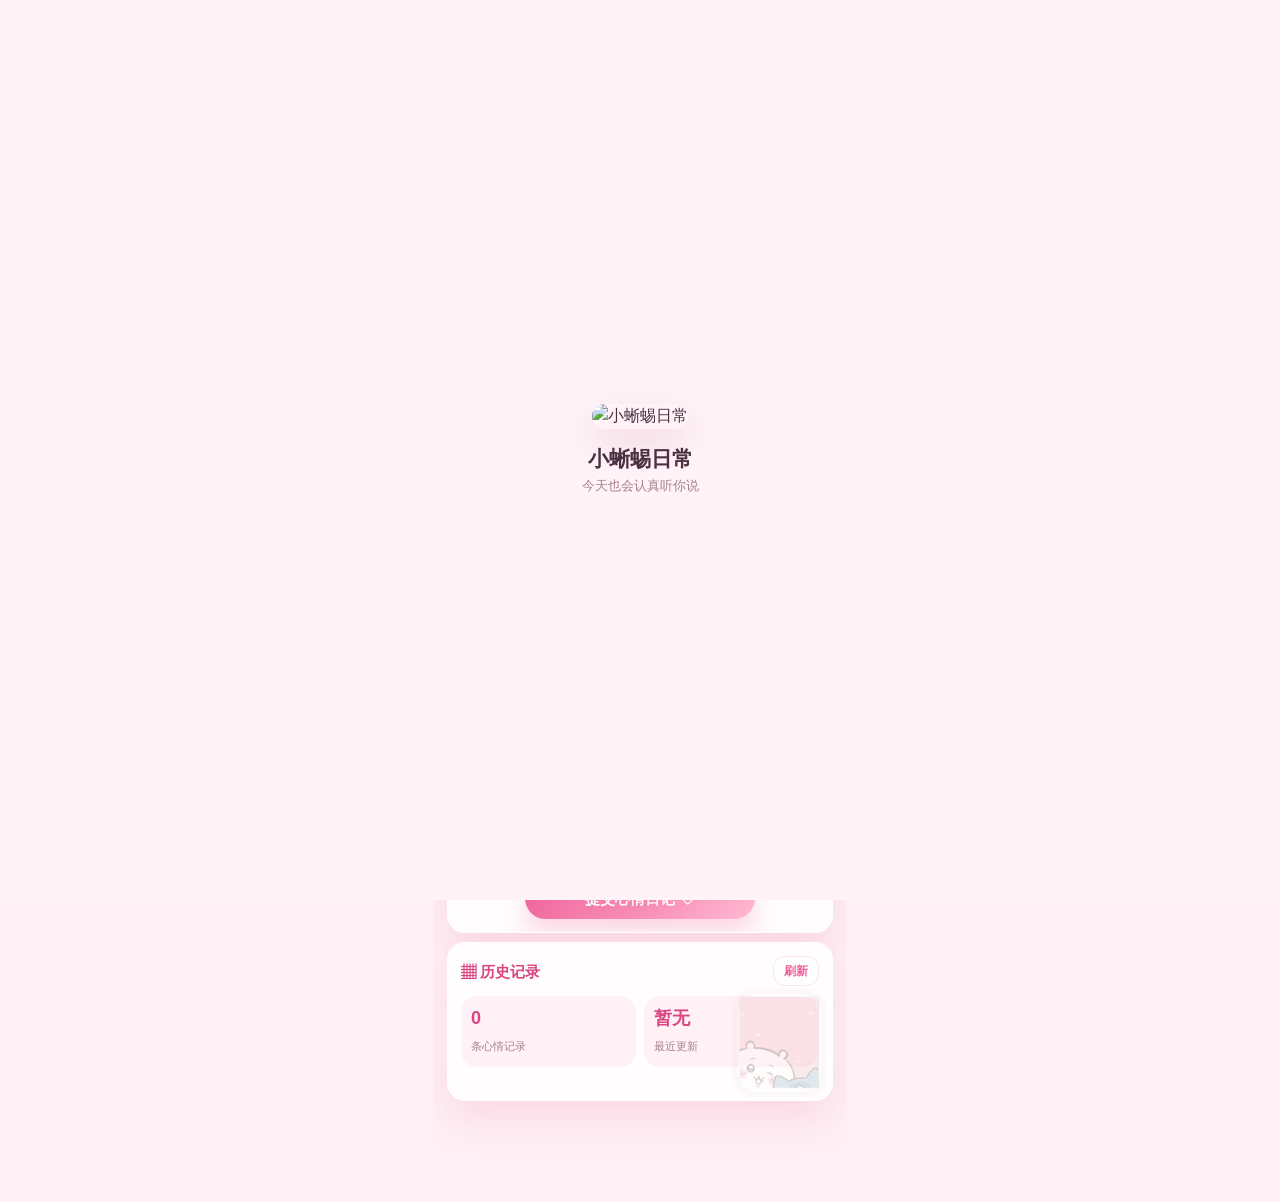
==== commit 2ce7d0db: "Add sticker cutouts to theme layouts" ====
--- a/templates/index.html
+++ b/templates/index.html
@@ -34,7 +34,7 @@
 @media(max-width:380px){.hero{height:220px}.hero-title{font-size:27px}.mini-grid{gap:8px}.mood-btn{width:46px;height:46px;flex-basis:46px}}
 
 </style>
-<link rel="stylesheet" href="/static/theme-polish.css?v=skin5">
+<link rel="stylesheet" href="/static/theme-polish.css?v=skin9">
 </head>
 <body>
 <div class="splash" id="splash"><div class="splash-card"><img src="/static/apple-touch-icon.png?v=photo5" alt="小蜥蜴日常"><strong>小蜥蜴日常</strong><span>今天也会认真听你说</span></div></div>
@@ -98,4 +98,4 @@
 updateToday();renderThemes();renderMoodButtons();renderFilters();loadWeather();if(NEEDS_PASSWORD){$('loginOverlay').classList.add('show');loadAnalysis()}else{fetchNotes()}
 </script>
 </body>
-</html>
+</html>
--- a/static/theme-polish.css
+++ b/static/theme-polish.css
@@ -10,7 +10,7 @@
   --mascot-left: "🐰";
   --mascot-right: "🦎";
   --scene-extra: "🌸";
-  --scene-image: url("/static/themes/milk-scene.svg?v=skin5");
+  --scene-image: url("/static/themes/templates/milk-bg.png?v=skin9");
   --scene-pattern: radial-gradient(circle at 14% 20%, rgba(255,255,255,.95) 0 24px, transparent 25px),
                    radial-gradient(circle at 23% 16%, rgba(255,255,255,.75) 0 20px, transparent 21px),
                    radial-gradient(circle at 82% 18%, rgba(255,255,255,.72) 0 30px, transparent 31px),
@@ -30,7 +30,7 @@
   --mascot-left: "☾";
   --mascot-right: "🦎";
   --scene-extra: "🦇";
-  --scene-image: url("/static/themes/night-scene.svg?v=skin5");
+  --scene-image: url("/static/themes/templates/night-bg.png?v=skin9");
   --scene-pattern: radial-gradient(circle at 18% 22%, rgba(221,150,255,.22) 0 28px, transparent 29px),
                    radial-gradient(circle at 86% 18%, rgba(125,74,205,.35) 0 38px, transparent 39px),
                    radial-gradient(circle at 12% 70%, rgba(255,120,210,.22) 0 4px, transparent 5px),
@@ -49,7 +49,7 @@
   --mascot-left: "☁️";
   --mascot-right: "🦎";
   --scene-extra: "🌈";
-  --scene-image: url("/static/themes/blue-scene.svg?v=skin5");
+  --scene-image: url("/static/themes/templates/blue-bg.png?v=skin9");
   --scene-pattern: radial-gradient(circle at 14% 24%, rgba(255,255,255,.98) 0 32px, transparent 33px),
                    radial-gradient(circle at 29% 18%, rgba(255,255,255,.82) 0 24px, transparent 25px),
                    radial-gradient(circle at 83% 22%, rgba(255,255,255,.78) 0 34px, transparent 35px),
@@ -68,7 +68,7 @@
   --mascot-left: "🌷";
   --mascot-right: "🦎";
   --scene-extra: "🍓";
-  --scene-image: url("/static/themes/berry-scene.svg?v=skin5");
+  --scene-image: url("/static/themes/templates/berry-bg.png?v=skin9");
   --scene-pattern: repeating-linear-gradient(90deg, rgba(255,120,143,.10) 0 16px, transparent 16px 32px),
                    radial-gradient(circle at 16% 18%, rgba(255,255,255,.82) 0 22px, transparent 23px),
                    radial-gradient(circle at 84% 17%, rgba(255,145,165,.26) 0 34px, transparent 35px),
@@ -394,6 +394,359 @@
   font-size: 62px !important;
 }
 
+html:not([data-theme]),
+html[data-theme="milk"] {
+  --scene-image: url("/static/themes/templates/milk-bg.png?v=skin9");
+}
+
+html[data-theme="milk"] body::before,
+html:not([data-theme]) body::before {
+  background:
+    linear-gradient(180deg, rgba(255, 246, 250, .72), rgba(255, 241, 246, .86)),
+    url("/static/themes/templates/milk-wall.png?v=skin9") center top / min(430px, 100vw) auto repeat-y !important;
+}
+
+html[data-theme="milk"] .hero,
+html:not([data-theme]) .hero {
+  background:
+    linear-gradient(180deg, rgba(255,255,255,.10), rgba(255,255,255,.14)),
+    url("/static/themes/templates/milk-bg.png?v=skin9") center center / cover no-repeat !important;
+}
+
+html[data-theme="milk"] .hero::before,
+html:not([data-theme]) .hero::before {
+  content: "" !important;
+  display: block !important;
+  position: absolute;
+  left: 12px !important;
+  top: 28px !important;
+  width: 108px;
+  height: 146px;
+  background: url("/static/themes/templates/milk-left.png?v=skin9") center / contain no-repeat;
+  opacity: .96 !important;
+  filter: drop-shadow(0 10px 14px rgba(224, 93, 130, .16));
+}
+
+html[data-theme="milk"] .hero::after,
+html:not([data-theme]) .hero::after {
+  content: "" !important;
+  display: block !important;
+  position: absolute;
+  right: 11px !important;
+  top: 28px !important;
+  width: 112px;
+  height: 146px;
+  background: url("/static/themes/templates/milk-right.png?v=skin9") center / contain no-repeat;
+  opacity: .96 !important;
+  filter: drop-shadow(0 10px 14px rgba(224, 93, 130, .14));
+}
+
+html[data-theme="night"] {
+  --scene-image: url("/static/themes/templates/night-bg.png?v=skin9");
+}
+
+html[data-theme="night"] .hero {
+  background:
+    linear-gradient(180deg, rgba(29, 12, 42, .18), rgba(16, 7, 29, .42)),
+    url("/static/themes/templates/night-bg.png?v=skin9") center center / cover no-repeat !important;
+}
+
+html[data-theme="night"] .app::after {
+  content: "" !important;
+  position: fixed !important;
+  left: 50% !important;
+  right: auto !important;
+  bottom: calc(4px + var(--safe-bottom)) !important;
+  width: min(414px, 100%) !important;
+  height: 188px !important;
+  transform: translateX(-50%) !important;
+  pointer-events: none !important;
+  z-index: -1 !important;
+  background:
+    linear-gradient(0deg, rgba(16, 7, 29, .94), rgba(16, 7, 29, 0)),
+    url("/static/themes/templates/night-bottom.png?v=skin9") center bottom / 360px auto no-repeat !important;
+  opacity: .38 !important;
+}
+
+html[data-theme="night"] .hero::before {
+  content: "" !important;
+  display: block !important;
+  position: absolute;
+  left: 12px !important;
+  top: 30px !important;
+  width: 112px;
+  height: 146px;
+  background: url("/static/themes/templates/night-left.png?v=skin9") center / contain no-repeat;
+  opacity: .92 !important;
+  filter: drop-shadow(0 0 18px rgba(216, 130, 255, .32));
+}
+
+html[data-theme="night"] .hero::after {
+  content: "" !important;
+  display: block !important;
+  position: absolute;
+  right: 10px !important;
+  top: 30px !important;
+  width: 112px;
+  height: 146px;
+  background: url("/static/themes/templates/night-right.png?v=skin9") center / contain no-repeat;
+  opacity: .92 !important;
+  filter: drop-shadow(0 0 18px rgba(216, 130, 255, .28));
+}
+
+html[data-theme="blue"] {
+  --scene-image: url("/static/themes/templates/blue-bg.png?v=skin9");
+}
+
+html[data-theme="blue"] body::before {
+  background:
+    linear-gradient(180deg, rgba(239, 250, 255, .76), rgba(234, 248, 255, .88)),
+    url("/static/themes/templates/blue-wall.png?v=skin9") center top / min(430px, 100vw) auto repeat-y !important;
+}
+
+html[data-theme="blue"] .hero {
+  background:
+    linear-gradient(180deg, rgba(255,255,255,.22), rgba(255,255,255,.12)),
+    url("/static/themes/templates/blue-bg.png?v=skin9") center center / cover no-repeat !important;
+}
+
+html[data-theme="blue"] .hero::before {
+  content: "" !important;
+  display: block !important;
+  position: absolute;
+  left: 12px !important;
+  top: 30px !important;
+  width: 106px;
+  height: 146px;
+  background: url("/static/themes/templates/blue-left.png?v=skin9") center / contain no-repeat;
+  opacity: .94 !important;
+  filter: drop-shadow(0 10px 14px rgba(77, 160, 223, .14));
+}
+
+html[data-theme="blue"] .hero::after {
+  content: "" !important;
+  display: block !important;
+  position: absolute;
+  right: 12px !important;
+  top: 30px !important;
+  width: 112px;
+  height: 146px;
+  background: url("/static/themes/templates/blue-right.png?v=skin9") center / contain no-repeat;
+  opacity: .94 !important;
+  filter: drop-shadow(0 10px 14px rgba(77, 160, 223, .14));
+}
+
+html[data-theme="berry"] body::before {
+  background:
+    linear-gradient(180deg, rgba(255, 246, 249, .70), rgba(255, 240, 244, .84)),
+    url("/static/themes/templates/berry-wall.png?v=skin9") center top / min(430px, 100vw) auto repeat-y !important;
+  opacity: .88;
+}
+
+html[data-theme="berry"] body::after {
+  background:
+    linear-gradient(180deg, rgba(255, 244, 247, .54), rgba(255, 255, 255, .18)),
+    url("/static/themes/templates/berry-right.png?v=skin9") right 38px / 128px auto no-repeat,
+    url("/static/themes/templates/berry-left.png?v=skin9") left 520px / 132px auto no-repeat !important;
+  opacity: .56 !important;
+}
+
+html[data-theme="berry"] .app::before {
+  content: "" !important;
+  display: block !important;
+  position: fixed;
+  left: 50%;
+  bottom: calc(2px + var(--safe-bottom));
+  width: min(414px, 100%);
+  height: 190px;
+  transform: translateX(-50%);
+  pointer-events: none;
+  z-index: -1;
+  background:
+    linear-gradient(0deg, rgba(255, 246, 249, .84), rgba(255, 246, 249, 0)),
+    url("/static/themes/templates/berry-bottom.png?v=skin9") center bottom / 430px auto no-repeat;
+  opacity: .46;
+}
+
+html[data-theme="berry"] .app::after {
+  content: "" !important;
+  position: absolute !important;
+  inset: 76px auto auto 6px !important;
+  width: 104px !important;
+  height: 152px !important;
+  transform: none !important;
+  z-index: 1 !important;
+  pointer-events: none !important;
+  background: url("/static/themes/templates/berry-left.png?v=skin9") 0 0 / 104px auto no-repeat !important;
+  opacity: .82 !important;
+}
+
+html[data-theme="berry"] .hero {
+  background:
+    linear-gradient(180deg, rgba(255, 245, 249, .12), rgba(255, 255, 255, .10)),
+    url("/static/themes/templates/berry-bg.png?v=skin9") center center / cover no-repeat !important;
+}
+
+html[data-theme="berry"] .hero::before {
+  content: "" !important;
+  display: block !important;
+  position: absolute;
+  left: 10px !important;
+  top: 28px !important;
+  width: 108px;
+  height: 146px;
+  background: url("/static/themes/templates/berry-left.png?v=skin9") center / contain no-repeat;
+  opacity: .95 !important;
+  filter: drop-shadow(0 10px 14px rgba(224, 93, 130, .18));
+}
+
+html[data-theme="berry"] .hero::after {
+  content: "" !important;
+  display: block !important;
+  position: absolute;
+  right: 9px !important;
+  top: 26px !important;
+  width: 116px;
+  height: 150px;
+  background: url("/static/themes/templates/berry-right.png?v=skin9") center / contain no-repeat;
+  opacity: .94 !important;
+  filter: drop-shadow(0 10px 14px rgba(224, 93, 130, .16));
+}
+
+html[data-theme="berry"] .card,
+html[data-theme="berry"] .quote {
+  background: rgba(255, 255, 255, .82) !important;
+  border-color: rgba(255, 151, 172, .30) !important;
+}
+
+html:not([data-theme]),
+html[data-theme="milk"] {
+  --hero-left-sticker: url("/static/themes/stickers/milk-left-sticker.png?v=skin9");
+  --hero-right-sticker: url("/static/themes/stickers/milk-right-sticker.png?v=skin9");
+  --card-sticker: url("/static/themes/stickers/milk-card-sticker.png?v=skin9");
+  --bottom-sticker: url("/static/themes/stickers/milk-bottom-sticker.png?v=skin9");
+}
+
+html[data-theme="night"] {
+  --hero-left-sticker: url("/static/themes/stickers/night-left-sticker.png?v=skin9");
+  --hero-right-sticker: url("/static/themes/stickers/night-right-sticker.png?v=skin9");
+  --card-sticker: url("/static/themes/stickers/night-card-sticker.png?v=skin9");
+  --bottom-sticker: url("/static/themes/templates/night-bottom.png?v=skin9");
+}
+
+html[data-theme="blue"] {
+  --hero-left-sticker: url("/static/themes/stickers/blue-left-sticker.png?v=skin9");
+  --hero-right-sticker: url("/static/themes/stickers/blue-right-sticker.png?v=skin9");
+  --card-sticker: url("/static/themes/stickers/blue-card-sticker.png?v=skin9");
+  --bottom-sticker: url("/static/themes/templates/blue-bottom.png?v=skin9");
+}
+
+html[data-theme="berry"] {
+  --hero-left-sticker: url("/static/themes/stickers/berry-left-sticker.png?v=skin9");
+  --hero-right-sticker: url("/static/themes/stickers/berry-right-sticker.png?v=skin9");
+  --card-sticker: url("/static/themes/stickers/berry-card-sticker.png?v=skin9");
+  --bottom-sticker: url("/static/themes/stickers/berry-bottom-sticker.png?v=skin9");
+}
+
+.hero::before {
+  content: "" !important;
+  display: block !important;
+  position: absolute !important;
+  left: 11px !important;
+  top: 30px !important;
+  width: 116px !important;
+  height: 154px !important;
+  background: var(--hero-left-sticker) center / contain no-repeat !important;
+  opacity: .98 !important;
+  filter: drop-shadow(0 12px 16px rgba(190, 83, 125, .18));
+  z-index: 1;
+}
+
+.hero::after {
+  content: "" !important;
+  display: block !important;
+  position: absolute !important;
+  right: 11px !important;
+  top: 30px !important;
+  width: 116px !important;
+  height: 154px !important;
+  background: var(--hero-right-sticker) center / contain no-repeat !important;
+  opacity: .98 !important;
+  filter: drop-shadow(0 12px 16px rgba(190, 83, 125, .16));
+  z-index: 1;
+}
+
+.hero-title,
+.hero-date,
+.theme-label {
+  z-index: 2 !important;
+}
+
+.mini-card {
+  position: relative;
+  overflow: hidden;
+}
+
+.mini-card::after {
+  content: "";
+  position: absolute;
+  right: 6px;
+  bottom: 4px;
+  width: 76px;
+  height: 92px;
+  background: var(--card-sticker) center / contain no-repeat;
+  opacity: .58;
+  pointer-events: none;
+}
+
+.mini-card.analysis::after {
+  width: 72px;
+  height: 88px;
+  opacity: .38;
+  transform: rotate(4deg);
+}
+
+.input-card {
+  position: relative;
+  overflow: hidden;
+}
+
+.input-card::after {
+  content: "";
+  position: absolute;
+  right: 12px;
+  top: 12px;
+  width: 46px;
+  height: 56px;
+  background: var(--card-sticker) center / contain no-repeat;
+  opacity: .22;
+  pointer-events: none;
+}
+
+.history::after {
+  content: "" !important;
+  position: absolute !important;
+  right: 6px !important;
+  bottom: 3px !important;
+  width: 94px !important;
+  height: 110px !important;
+  background: var(--bottom-sticker) center / contain no-repeat !important;
+  opacity: .22 !important;
+  font-size: 0 !important;
+  pointer-events: none !important;
+}
+
+html[data-theme="night"] .hero::before,
+html[data-theme="night"] .hero::after {
+  filter: drop-shadow(0 0 18px rgba(216, 130, 255, .36));
+}
+
+html[data-theme="night"] .mini-card::after,
+html[data-theme="night"] .input-card::after,
+html[data-theme="night"] .history::after {
+  opacity: .30 !important;
+}
+
 @media (max-width: 380px) {
   .app {
     padding-left: 11px !important;
@@ -430,4 +783,4 @@
     height: 43px !important;
     flex-basis: 43px !important;
   }
-}
+}
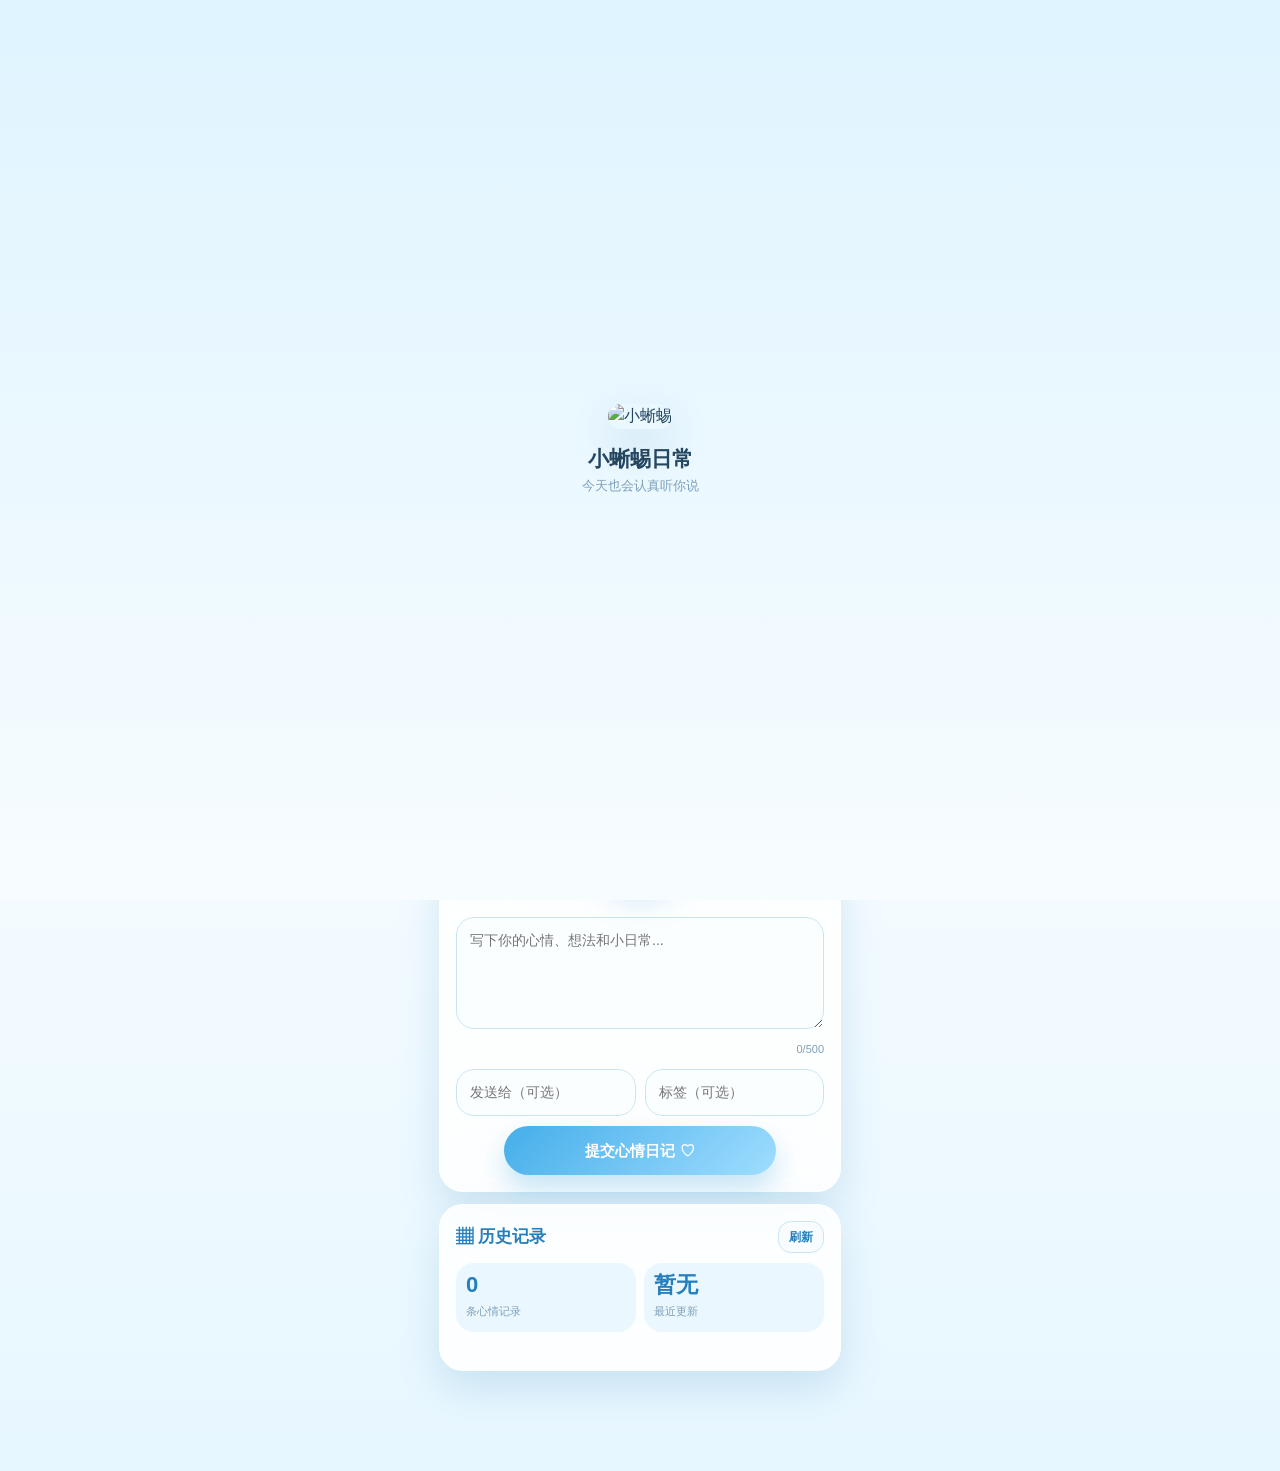
==== commit 08880c18: "Simplify blue layout and protect cloud storage" ====
--- a/templates/index.html
+++ b/templates/index.html
@@ -3,68 +3,240 @@
 <head>
 <meta charset="UTF-8">
 <meta name="viewport" content="width=device-width, initial-scale=1.0, viewport-fit=cover, maximum-scale=1.0, user-scalable=no">
-<meta name="theme-color" content="#fff4f8">
+<meta name="theme-color" content="#dff4ff">
 <meta name="apple-mobile-web-app-capable" content="yes">
-<meta name="apple-mobile-web-app-status-bar-style" content="black-translucent">
+<meta name="apple-mobile-web-app-status-bar-style" content="default">
 <meta name="apple-mobile-web-app-title" content="小蜥蜴">
 <meta name="mobile-web-app-capable" content="yes">
-<link rel="manifest" href="/manifest.webmanifest?v=photo5">
-<link rel="icon" href="/static/app-icon-192.png?v=photo5" type="image/png">
-<link rel="apple-touch-icon" sizes="180x180" href="/static/apple-touch-icon.png?v=photo5">
-<title>小蜥蜴</title>
+<link rel="manifest" href="/manifest.webmanifest?v=blue1">
+<link rel="icon" href="/static/app-icon-192.png?v=photo6" type="image/png">
+<link rel="apple-touch-icon" sizes="180x180" href="/static/apple-touch-icon.png?v=photo6">
+<title>小蜥蜴日常</title>
 <style>
-:root{--bg:#fff3f8;--ink:#4c3142;--muted:#a68191;--card:rgba(255,255,255,.74);--line:rgba(223,117,157,.18);--accent:#ef5f98;--accent2:#ffb9d2;--soft:#fff1f6;--deep:#d94682;--shadow:0 14px 34px rgba(190,89,125,.18);--safe-top:env(safe-area-inset-top);--safe-bottom:env(safe-area-inset-bottom);--hero:linear-gradient(180deg,#ffeaf3 0%,#fff7fa 100%);--card-bg:rgba(255,255,255,.76);--field:rgba(255,250,252,.78);--decor1:'🌸';--decor2:'🦎';--decor3:'♡'}
-[data-theme="night"]{--bg:#13091f;--ink:#f5eaff;--muted:#bfa5d4;--card:rgba(31,17,48,.72);--line:rgba(205,148,255,.3);--accent:#d990ff;--accent2:#ff74c6;--soft:rgba(147,75,215,.2);--deep:#f0d9ff;--shadow:0 14px 36px rgba(0,0,0,.38);--hero:linear-gradient(180deg,#24113d 0%,#12091f 100%);--card-bg:rgba(35,20,54,.76);--field:rgba(255,255,255,.06);--decor1:'✦';--decor2:'🦇';--decor3:'☾'}
-[data-theme="blue"]{--bg:#eef9ff;--ink:#31506a;--muted:#7893a7;--card:rgba(255,255,255,.72);--line:rgba(85,156,207,.18);--accent:#4da0df;--accent2:#b9e6ff;--soft:#eef9ff;--deep:#2e86c2;--shadow:0 14px 34px rgba(77,142,185,.16);--hero:linear-gradient(180deg,#dcf4ff 0%,#fffdf0 100%);--card-bg:rgba(255,255,252,.74);--field:rgba(255,255,255,.7);--decor1:'☁️';--decor2:'🌈';--decor3:'☆'}
-[data-theme="berry"]{--bg:#fff0f2;--ink:#613742;--muted:#a37a84;--card:rgba(255,252,247,.76);--line:rgba(231,91,124,.2);--accent:#ef547d;--accent2:#ffc3cb;--soft:#fff0f2;--deep:#df426d;--shadow:0 14px 34px rgba(190,83,99,.16);--hero:linear-gradient(180deg,#ffe0e5 0%,#fff8f1 100%);--card-bg:rgba(255,252,247,.78);--field:rgba(255,255,255,.72);--decor1:'🍓';--decor2:'🎀';--decor3:'♡'}
-*{box-sizing:border-box;margin:0;padding:0}html{background:var(--bg)}body{min-height:100vh;min-height:100dvh;font-family:-apple-system,BlinkMacSystemFont,"PingFang SC","Microsoft YaHei",sans-serif;color:var(--ink);background:var(--bg);line-height:1.55;overflow-x:hidden;-webkit-font-smoothing:antialiased}body:before{content:"";position:fixed;inset:0;z-index:-3;background:var(--hero)}body:after{content:"";position:fixed;inset:0;z-index:-2;pointer-events:none;opacity:.62;background-image:radial-gradient(circle at 12% 22%,var(--accent2) 0 8px,transparent 9px),radial-gradient(circle at 85% 18%,rgba(255,255,255,.72) 0 38px,transparent 39px),radial-gradient(circle at 80% 72%,rgba(255,255,255,.48) 0 58px,transparent 59px),linear-gradient(135deg,transparent 0 47%,rgba(255,255,255,.16) 48% 50%,transparent 51%);background-size:180px 180px,220px 220px,260px 260px,34px 34px;background-position:0 90px,210px 64px,180px 520px,0 0}.app{width:min(430px,100%);margin:0 auto;padding:calc(10px + var(--safe-top)) 13px calc(82px + var(--safe-bottom));position:relative}.app:before{content:var(--decor1) ' ' var(--decor3) ' ' var(--decor2);position:absolute;top:112px;right:18px;font-size:28px;letter-spacing:10px;color:var(--accent);opacity:.8;filter:drop-shadow(0 10px 18px var(--accent2))}.app:after{content:"";position:fixed;left:50%;bottom:0;width:min(430px,100%);height:170px;transform:translateX(-50%);pointer-events:none;z-index:-1;background:radial-gradient(circle at 20% 70%,rgba(255,255,255,.7),transparent 32%),radial-gradient(circle at 72% 78%,var(--accent2),transparent 24%);opacity:.55}button,input,textarea{font:inherit}button{border:0;cursor:pointer;-webkit-tap-highlight-color:transparent;color:inherit}.status{height:30px;display:flex;align-items:center;justify-content:space-between;font-weight:800;font-size:15px;padding:0 8px}.status-icons{display:flex;align-items:center;gap:6px}.battery{display:inline-flex;align-items:center;justify-content:center;min-width:34px;height:18px;padding:0 4px;border-radius:6px;background:#24c75a;color:#fff;font-size:12px}.nav{height:54px;display:grid;grid-template-columns:42px 1fr 42px;align-items:center}.nav h1{text-align:center;font-size:22px;letter-spacing:.08em;color:var(--ink)}.nav-btn{height:42px;background:transparent;font-size:30px;color:var(--ink)}.hero{height:192px;border-radius:0 0 28px 28px;margin:0 -13px 12px;padding:22px 22px 0;text-align:center;position:relative;overflow:hidden;background:var(--hero);box-shadow:0 10px 26px rgba(0,0,0,.04)}.hero:before{content:var(--decor2);position:absolute;left:44px;top:54px;font-size:60px;opacity:.9;filter:drop-shadow(0 14px 18px var(--accent2))}.hero:after{content:var(--decor1);position:absolute;right:36px;top:44px;font-size:78px;opacity:.18}.hero-title{position:relative;z-index:1;margin-top:44px;font-size:26px;font-weight:900;letter-spacing:.14em;color:var(--deep)}.hero-date{position:relative;z-index:1;margin-top:5px;font-size:13px;color:var(--muted);letter-spacing:.18em}.theme-label{margin-top:4px;font-size:11px;color:var(--muted)}.quote{margin:-22px 4px 12px;padding:17px 18px;border-radius:24px;background:var(--card-bg);border:1px solid rgba(255,255,255,.62);box-shadow:var(--shadow);position:relative;z-index:2;text-align:center;font-size:17px;color:var(--ink);backdrop-filter:blur(16px)}.themes{display:flex;gap:9px;justify-content:center;margin:0 4px 12px}.theme-chip{min-width:72px;padding:8px 12px;border-radius:999px;background:var(--card-bg);border:1px solid var(--line);color:var(--accent);font-size:13px;font-weight:800;box-shadow:0 6px 18px rgba(0,0,0,.05)}.theme-chip.active{background:linear-gradient(135deg,var(--accent),var(--accent2));color:#fff;border-color:transparent}.mini-grid{display:grid;grid-template-columns:1fr 1fr;gap:10px;margin-bottom:10px}.card{background:var(--card-bg);border:1px solid rgba(255,255,255,.58);border-radius:20px;box-shadow:var(--shadow);backdrop-filter:blur(18px)}.mini-card{min-height:148px;padding:14px}.card-title{display:flex;align-items:center;justify-content:space-between;gap:8px;margin-bottom:10px;color:var(--deep);font-size:14px;font-weight:900}.mini-btn{padding:6px 9px;border-radius:999px;border:1px solid var(--line);background:rgba(255,255,255,.38);color:var(--accent);font-size:11px;font-weight:800;white-space:nowrap}.weather-row{display:flex;align-items:center;gap:10px}.weather-icon{font-size:44px}.temp{font-size:36px;line-height:1;color:var(--accent);font-weight:700}.weather-city{font-size:12px;font-weight:850}.weather-meta{margin-top:8px;color:var(--muted);font-size:11px;display:flex;gap:8px;flex-wrap:wrap}.tip{margin-top:10px;padding:8px 10px;border-radius:14px;background:var(--soft);color:var(--ink);font-size:12px}.analysis strong{display:block;color:var(--accent);font-size:13px;margin-bottom:6px}.analysis span{font-size:12px;color:var(--ink)}.panel{padding:14px;margin-bottom:10px}.label{font-size:15px;font-weight:900;color:var(--deep);margin-bottom:10px}.notice{display:none;margin-bottom:10px;border-radius:16px;background:var(--soft);padding:10px 12px;color:var(--deep);font-size:13px}.notice.show{display:block}.mood-grid{display:flex;gap:12px;overflow-x:auto;padding:4px 2px 8px;scrollbar-width:none}.mood-grid::-webkit-scrollbar{display:none}.mood-btn{flex:0 0 42px;width:42px;height:42px;border-radius:16px;background:rgba(255,255,255,.7);border:1px solid var(--line);display:grid;place-items:center;font-size:24px;box-shadow:0 6px 14px rgba(0,0,0,.04)}.mood-btn.selected{background:var(--soft);border-color:var(--accent);box-shadow:0 0 0 3px rgba(239,95,152,.15);transform:translateY(-1px)}.input-card{padding:14px;margin-bottom:10px}.textarea-wrap{position:relative}.field input,.field textarea{width:100%;border:1px solid var(--line);border-radius:16px;background:var(--field);outline:none;color:var(--ink);padding:12px 13px;font-size:14px}.field textarea{min-height:84px;resize:vertical}.counter{text-align:right;color:var(--muted);font-size:11px;margin-top:5px}.form-grid{display:grid;grid-template-columns:1fr 1fr;gap:9px;margin:10px 0}.submit-btn{display:block;width:68%;min-width:210px;margin:6px auto 0;padding:12px 16px;border-radius:999px;background:linear-gradient(135deg,var(--accent),var(--accent2));color:#fff;font-size:15px;font-weight:900;box-shadow:0 12px 26px rgba(239,95,152,.26)}.submit-btn:disabled{opacity:.65}.history{padding:14px;margin-bottom:12px}.history-head{display:flex;align-items:center;justify-content:space-between;gap:8px;margin-bottom:10px}.history-head h2{font-size:16px;color:var(--deep)}.history-actions{display:flex;gap:6px}.refresh-btn,.filter{height:30px;padding:0 10px;border-radius:12px;border:1px solid var(--line);background:rgba(255,255,255,.5);color:var(--accent);font-size:12px;font-weight:800}.filters{display:flex;gap:6px;overflow-x:auto;margin-bottom:10px;scrollbar-width:none}.filters::-webkit-scrollbar{display:none}.filter.active{background:var(--accent);color:#fff}.stats{display:flex;gap:8px;margin-bottom:10px}.stat{flex:1;border-radius:16px;background:var(--soft);padding:9px 10px;color:var(--deep)}.stat strong{display:block;font-size:18px}.stat span{font-size:11px;color:var(--muted)}.note{padding:12px;border-radius:18px;background:rgba(255,255,255,.56);border:1px solid var(--line);margin-bottom:10px}.note-top{display:flex;justify-content:space-between;gap:8px;margin-bottom:6px}.mood-tags,.tag-row,.reaction-row{display:flex;gap:6px;flex-wrap:wrap}.mood-tag,.tag{border-radius:999px;background:var(--soft);color:var(--accent);padding:3px 8px;font-size:11px;font-weight:800}.time,.meta{font-size:11px;color:var(--muted)}.note-text{font-size:14px;white-space:pre-wrap;word-break:break-word;margin-top:4px}.tag-row{margin-top:8px}.reaction-row{border-top:1px dashed var(--line);padding-top:9px;margin-top:10px}.reaction-btn{flex:1 1 calc(33.333% - 6px);min-height:34px;border-radius:999px;background:var(--soft);color:var(--accent);font-size:12px;font-weight:800;border:1px solid var(--line)}.delete-btn{display:block;background:transparent;color:var(--muted);font-size:12px;margin:8px 0 0 auto}.empty{text-align:center;color:var(--muted);padding:26px 10px;font-size:13px}.fab{position:fixed;left:50%;bottom:calc(18px + var(--safe-bottom));transform:translateX(-50%);width:64px;height:64px;border-radius:50%;z-index:10;background:linear-gradient(135deg,var(--accent),var(--accent2));color:#fff;font-size:38px;line-height:1;box-shadow:0 14px 34px rgba(239,95,152,.42),0 0 0 7px rgba(255,255,255,.65)}.toast,.loading,.login-overlay,.splash{position:fixed;z-index:20}.toast{left:50%;bottom:calc(94px + var(--safe-bottom));transform:translateX(-50%) translateY(18px);max-width:calc(100vw - 28px);background:rgba(48,40,58,.94);color:#fff;padding:10px 16px;border-radius:999px;opacity:0;pointer-events:none;transition:.22s ease;font-size:13px;text-align:center}.toast.show{opacity:1;transform:translateX(-50%) translateY(0)}.loading{inset:0;display:none;place-items:center;background:rgba(255,244,248,.72);backdrop-filter:blur(8px);color:var(--muted)}.loading.show{display:grid}.login-overlay{inset:0;display:none;align-items:center;justify-content:center;background:var(--bg);padding:20px}.login-overlay.show{display:flex}.login-card{width:min(340px,100%);padding:26px;text-align:center}.login-card .icon{font-size:44px}.login-card h2{margin:8px 0}.login-card p{color:var(--muted);font-size:13px;margin-bottom:14px}.login-card input{text-align:center;letter-spacing:3px;margin-bottom:10px}.splash{inset:0;display:grid;place-items:center;background:var(--bg);transition:.35s ease}.splash.hide{opacity:0;visibility:hidden}.splash-card{text-align:center}.splash-card img{width:118px;height:118px;border-radius:28px;box-shadow:var(--shadow)}.splash-card strong{display:block;margin-top:14px;font-size:21px}.splash-card span{display:block;color:var(--muted);font-size:13px}@media(max-width:380px){.app{padding-left:10px;padding-right:10px}.theme-chip{min-width:66px;padding-left:9px;padding-right:9px}.mini-card{padding:12px}.temp{font-size:32px}.weather-icon{font-size:38px}.submit-btn{width:78%}.hero-title{font-size:24px}.mood-btn{flex-basis:40px;width:40px;height:40px}.form-grid{grid-template-columns:1fr}}
-
-/* photo4 visual pass: remove fake status bar and make themes read as full skins */
-.status,.status-icons,.battery{display:none!important}.app{padding-top:calc(4px + var(--safe-top));background:linear-gradient(180deg,rgba(255,255,255,.08),transparent 220px)}
-.nav{height:62px;margin:0 -2px 4px}.nav h1{font-size:22px;font-weight:900;letter-spacing:.12em}.nav-btn{font-size:36px;font-weight:300}.nav-btn:last-child{font-size:28px;letter-spacing:3px}
-.hero{height:238px;margin:0 -13px 12px;border-radius:0 0 34px 34px;padding-top:64px;border-bottom:1px solid rgba(255,255,255,.55);box-shadow:none;background:var(--scene)}
-.hero-title{margin-top:0;font-size:30px;letter-spacing:.12em;text-shadow:0 4px 16px rgba(255,255,255,.45)}.hero-date{font-size:14px;letter-spacing:.2em}.theme-label{font-size:13px;margin-top:9px;color:var(--muted)}
-.hero:before{left:28px;top:82px;font-size:82px;opacity:.92}.hero:after{right:22px;top:56px;font-size:118px;opacity:.22}.app:before{display:none}.quote{margin:-34px 5px 14px;padding:18px 18px;border-radius:28px;font-size:18px;background:rgba(255,255,255,.82)}
-.themes{gap:10px;margin-bottom:14px}.theme-chip{min-width:76px;height:42px;font-size:14px;border-radius:999px;background:rgba(255,255,255,.72);box-shadow:0 8px 18px rgba(151,84,111,.12)}
-.card{border-radius:24px;background:rgba(255,255,255,.78);box-shadow:0 16px 34px rgba(185,98,130,.13)}.mini-card{min-height:168px;padding:16px}.card-title{font-size:15px}.weather-icon{font-size:52px}.temp{font-size:42px;font-weight:800}.panel,.input-card,.history{padding:18px}.mood-btn{width:50px;height:50px;flex-basis:50px;border-radius:18px;font-size:28px;background:rgba(255,255,255,.82)}.label{font-size:17px}.fab{width:72px;height:72px;font-size:44px;bottom:calc(20px + var(--safe-bottom))}
-:root{--scene:linear-gradient(180deg,#ffe4ef 0%,#fff6fb 64%,rgba(255,255,255,.65) 100%);--decor1:'\1F338';--decor2:'\1F98E';--decor3:'\2661'}
-html[data-theme="night"] body:before{background:radial-gradient(circle at 78% 6%,rgba(214,119,255,.26),transparent 24%),linear-gradient(180deg,#170722 0%,#24103f 48%,#11071e 100%)}html[data-theme="night"] .hero{background:radial-gradient(circle at 22% 28%,rgba(255,136,212,.26),transparent 24%),radial-gradient(circle at 84% 22%,rgba(154,100,255,.28),transparent 28%),linear-gradient(180deg,#24113d 0%,#13091f 100%)}html[data-theme="night"] .card,html[data-theme="night"] .quote{background:rgba(30,17,48,.82);border-color:rgba(216,154,255,.28)}html[data-theme="night"] .theme-chip{background:rgba(42,21,63,.76)}
-html[data-theme="blue"] body:before{background:radial-gradient(circle at 18% 18%,rgba(255,255,255,.82),transparent 22%),linear-gradient(180deg,#d9f3ff 0%,#f4fbff 54%,#fffdf1 100%)}html[data-theme="blue"] .hero{background:radial-gradient(circle at 18% 36%,rgba(255,255,255,.86),transparent 26%),radial-gradient(circle at 86% 20%,rgba(150,218,255,.52),transparent 30%),linear-gradient(180deg,#dff5ff 0%,#fffcef 100%)}
-html[data-theme="berry"] body:before{background:linear-gradient(0deg,rgba(255,255,255,.36),rgba(255,255,255,.36)),repeating-linear-gradient(90deg,rgba(255,126,145,.12) 0 16px,transparent 16px 32px),linear-gradient(180deg,#ffe4e9 0%,#fff8f1 100%)}html[data-theme="berry"] .hero{background:radial-gradient(circle at 18% 22%,rgba(255,255,255,.72),transparent 23%),radial-gradient(circle at 84% 24%,rgba(255,120,145,.28),transparent 30%),linear-gradient(180deg,#ffe0e6 0%,#fff7f0 100%)}
-@media(max-width:380px){.hero{height:220px}.hero-title{font-size:27px}.mini-grid{gap:8px}.mood-btn{width:46px;height:46px;flex-basis:46px}}
-
+:root{
+  --bg:#dff4ff;
+  --bg2:#f4fbff;
+  --ink:#24465f;
+  --muted:#7da0b8;
+  --card:#ffffffd9;
+  --line:#c9e5f4;
+  --blue:#4faee8;
+  --blue2:#9cdbff;
+  --deep:#237fbd;
+  --soft:#eaf7ff;
+  --shadow:0 18px 42px rgba(52,132,181,.18);
+  --safe-top:env(safe-area-inset-top);
+  --safe-bottom:env(safe-area-inset-bottom);
+}
+*{box-sizing:border-box;margin:0;padding:0}
+html{background:var(--bg)}
+body{min-height:100vh;min-height:100dvh;font-family:-apple-system,BlinkMacSystemFont,"PingFang SC","Microsoft YaHei",sans-serif;color:var(--ink);background:linear-gradient(180deg,#d8f2ff 0%,#f7fcff 48%,#e7f7ff 100%);line-height:1.55;overflow-x:hidden;-webkit-font-smoothing:antialiased}
+body:before{content:"";position:fixed;inset:0;z-index:-1;pointer-events:none;background:radial-gradient(circle at 16% 10%,rgba(255,255,255,.78) 0 42px,transparent 43px),radial-gradient(circle at 88% 17%,rgba(255,255,255,.72) 0 58px,transparent 59px),radial-gradient(circle at 18% 88%,rgba(151,218,255,.42),transparent 28%),linear-gradient(90deg,rgba(255,255,255,.24) 1px,transparent 1px),linear-gradient(0deg,rgba(255,255,255,.24) 1px,transparent 1px);background-size:auto,auto,auto,28px 28px,28px 28px}
+button,input,textarea{font:inherit;color:inherit}
+button{border:0;cursor:pointer;-webkit-tap-highlight-color:transparent}
+.app{width:min(430px,100%);margin:0 auto;padding:calc(8px + var(--safe-top)) 14px calc(88px + var(--safe-bottom))}
+.nav{height:54px;display:grid;grid-template-columns:44px 1fr 44px;align-items:center}
+.nav h1{text-align:center;font-size:22px;font-weight:900;letter-spacing:.08em;color:#1f597e}
+.nav-btn{height:44px;background:transparent;font-size:34px;color:#315a72}
+.nav-btn:last-child{font-size:28px;letter-spacing:4px}
+.hero{position:relative;overflow:hidden;border-radius:30px;margin:4px 0 12px;padding:28px 20px 24px;min-height:188px;text-align:center;background:linear-gradient(180deg,#eefaff 0%,#ffffff 100%);box-shadow:var(--shadow);border:1px solid rgba(255,255,255,.82)}
+.hero:before{content:"";position:absolute;left:-30px;top:-22px;width:160px;height:160px;border-radius:50%;background:radial-gradient(circle,#b9e9ff 0 34%,transparent 35%),radial-gradient(circle at 72% 30%,#ffffff 0 22%,transparent 23%);opacity:.55}
+.hero:after{content:"🦎";position:absolute;right:22px;bottom:24px;font-size:58px;filter:drop-shadow(0 10px 16px rgba(51,139,100,.16))}
+.hero-icon{font-size:42px;margin-bottom:2px}
+.hero-title{font-size:31px;font-weight:900;letter-spacing:.12em;color:var(--deep)}
+.hero-date{margin-top:5px;color:#7199b4;font-weight:700;letter-spacing:.14em}
+.quote{margin:0 4px 12px;padding:16px 18px;border-radius:24px;background:rgba(255,255,255,.9);border:1px solid var(--line);box-shadow:0 10px 24px rgba(68,141,184,.12);text-align:center;font-size:17px;color:#376177}
+.dashboard{display:grid;grid-template-columns:1fr 1fr;gap:10px;margin-bottom:12px}
+.card{border-radius:24px;background:var(--card);border:1px solid rgba(255,255,255,.8);box-shadow:var(--shadow);backdrop-filter:blur(16px)}
+.mini-card{min-height:156px;padding:15px}
+.card-title{display:flex;align-items:center;justify-content:space-between;gap:8px;margin-bottom:10px;font-size:15px;font-weight:900;color:var(--deep)}
+.mini-btn{height:32px;padding:0 12px;border-radius:999px;background:#f8fcff;border:1px solid var(--line);color:var(--deep);font-size:12px;font-weight:800}
+.weather-main{display:flex;align-items:center;gap:12px}
+.weather-icon{font-size:48px}
+.temp{font-size:42px;line-height:1;font-weight:900;color:#3aa5e5}
+.weather-city{font-size:12px;font-weight:900;color:#315a72}
+.weather-meta{display:flex;gap:8px;flex-wrap:wrap;margin-top:8px;color:var(--muted);font-size:11px}
+.tip{margin-top:10px;padding:9px 10px;border-radius:15px;background:var(--soft);color:#3d657b;font-size:12px}
+.analysis strong{display:block;color:#308fd0;font-size:14px;line-height:1.45;margin-bottom:8px}
+.analysis span{display:block;font-size:12px;color:#466c82}
+.checkin{padding:16px;margin-bottom:12px}
+.check-head{display:flex;align-items:center;justify-content:space-between;margin-bottom:12px}
+.check-title{font-size:17px;font-weight:900;color:var(--deep)}
+.check-stats{display:flex;gap:8px}
+.check-pill{min-width:64px;text-align:center;border-radius:16px;background:var(--soft);padding:8px 10px}
+.check-pill strong{display:block;color:var(--deep);font-size:20px;line-height:1}
+.check-pill span{display:block;color:var(--muted);font-size:11px;margin-top:3px}
+.calendar-title{display:flex;align-items:center;justify-content:center;gap:14px;margin:8px 0 9px;color:#416a80;font-weight:900}
+.month-btn{width:32px;height:32px;border-radius:50%;background:#f7fcff;border:1px solid var(--line);color:var(--deep);font-weight:900}
+.week-row,.calendar-grid{display:grid;grid-template-columns:repeat(7,1fr);gap:5px}
+.week-row{margin-bottom:5px;color:#86a7ba;font-size:11px;text-align:center;font-weight:800}
+.day{min-height:42px;border-radius:14px;background:rgba(234,247,255,.72);border:1px solid transparent;padding:4px 2px;text-align:center;position:relative}
+.day.blank{background:transparent}
+.day.today{border-color:#64bdec;background:#f7fcff}
+.day-num{display:block;font-size:11px;color:#6f91a5;font-weight:800}
+.day-moods{font-size:16px;line-height:1.05;white-space:nowrap;overflow:hidden;text-overflow:ellipsis}
+.panel,.input-card,.history{padding:16px;margin-bottom:12px}
+.label{font-size:17px;font-weight:900;color:var(--deep);margin-bottom:12px}
+.notice{display:none;margin-bottom:12px;border-radius:18px;background:#eaf7ff;padding:11px 12px;color:#2e719c;font-size:13px}
+.notice.show{display:block}
+.mood-grid{display:grid;grid-template-columns:repeat(6,1fr);gap:9px}
+.mood-btn{aspect-ratio:1;border-radius:18px;background:#f9fdff;border:1px solid var(--line);display:grid;place-items:center;font-size:25px;box-shadow:0 8px 18px rgba(60,139,184,.09)}
+.mood-btn.selected{background:linear-gradient(180deg,#dff4ff,#fff);border-color:#46aee8;box-shadow:0 0 0 3px rgba(79,174,232,.18);transform:translateY(-1px)}
+.selected-strip{display:none;margin:10px 0 0;color:#4f7991;font-size:13px}
+.selected-strip.show{display:block}
+.field input,.field textarea{width:100%;border:1px solid var(--line);border-radius:18px;background:#fbfeff;outline:none;padding:12px 13px;font-size:14px}
+.field textarea{min-height:112px;resize:vertical}
+.counter{text-align:right;color:var(--muted);font-size:11px;margin-top:5px}
+.form-grid{display:grid;grid-template-columns:1fr 1fr;gap:9px;margin:10px 0}
+.submit-btn{display:block;width:74%;min-width:220px;margin:8px auto 0;padding:13px 16px;border-radius:999px;background:linear-gradient(135deg,#45aee9,#9fddff);color:#fff;font-size:15px;font-weight:900;box-shadow:0 14px 26px rgba(61,160,220,.28)}
+.submit-btn:disabled{opacity:.65}
+.history-head{display:flex;align-items:center;justify-content:space-between;gap:8px;margin-bottom:10px}
+.history-head h2{font-size:17px;color:var(--deep)}
+.history-actions{display:flex;gap:6px}
+.refresh-btn,.filter{min-height:32px;padding:0 10px;border-radius:13px;border:1px solid var(--line);background:#f8fcff;color:var(--deep);font-size:12px;font-weight:800}
+.filters{display:grid;grid-template-columns:repeat(4,1fr);gap:8px;margin-bottom:12px}
+.filter{height:42px;display:flex;align-items:center;justify-content:center;gap:3px;overflow:hidden}
+.filter.active{background:linear-gradient(135deg,#45aee9,#9fddff);color:#fff;border-color:transparent}
+.stats{display:flex;gap:8px;margin-bottom:10px}
+.stat{flex:1;border-radius:18px;background:var(--soft);padding:10px;color:var(--deep)}
+.stat strong{display:block;font-size:22px;line-height:1.1}
+.stat span{font-size:11px;color:var(--muted)}
+.note{padding:12px;border-radius:18px;background:#fbfeff;border:1px solid var(--line);margin-bottom:10px}
+.note-top{display:flex;justify-content:space-between;gap:8px;margin-bottom:6px}
+.mood-tags,.tag-row,.reaction-row{display:flex;gap:6px;flex-wrap:wrap}
+.mood-tag,.tag{border-radius:999px;background:var(--soft);color:var(--deep);padding:3px 8px;font-size:11px;font-weight:800}
+.time,.meta{font-size:11px;color:var(--muted)}
+.note-text{font-size:14px;white-space:pre-wrap;word-break:break-word;margin-top:4px}
+.tag-row{margin-top:8px}
+.reaction-row{border-top:1px dashed var(--line);padding-top:9px;margin-top:10px}
+.reaction-btn{flex:1 1 calc(33.333% - 6px);min-height:34px;border-radius:999px;background:var(--soft);color:var(--deep);font-size:12px;font-weight:800;border:1px solid var(--line)}
+.delete-btn{display:block;background:transparent;color:var(--muted);font-size:12px;margin:8px 0 0 auto}
+.empty{text-align:center;color:var(--muted);padding:26px 10px;font-size:13px}
+.fab{position:fixed;left:50%;bottom:calc(18px + var(--safe-bottom));transform:translateX(-50%);width:68px;height:68px;border-radius:50%;z-index:10;background:linear-gradient(135deg,#45aee9,#9fddff);color:#fff;font-size:42px;line-height:1;box-shadow:0 14px 34px rgba(61,160,220,.36),0 0 0 7px rgba(255,255,255,.78)}
+.toast,.loading,.login-overlay,.splash{position:fixed;z-index:20}
+.toast{left:50%;bottom:calc(94px + var(--safe-bottom));transform:translateX(-50%) translateY(18px);max-width:calc(100vw - 28px);background:rgba(30,67,90,.94);color:#fff;padding:10px 16px;border-radius:999px;opacity:0;pointer-events:none;transition:.22s ease;font-size:13px;text-align:center}
+.toast.show{opacity:1;transform:translateX(-50%) translateY(0)}
+.loading{inset:0;display:none;place-items:center;background:rgba(223,244,255,.72);backdrop-filter:blur(8px);color:#557d94}
+.loading.show{display:grid}
+.login-overlay{inset:0;display:none;align-items:center;justify-content:center;background:linear-gradient(180deg,#dff4ff,#f7fcff);padding:20px}
+.login-overlay.show{display:flex}
+.login-card{width:min(340px,100%);padding:26px;text-align:center}
+.login-card .icon{font-size:44px}
+.login-card h2{margin:8px 0}
+.login-card p{color:var(--muted);font-size:13px;margin-bottom:14px}
+.login-card input{text-align:center;letter-spacing:3px;margin-bottom:10px}
+.splash{inset:0;display:grid;place-items:center;background:linear-gradient(180deg,#dff4ff,#f7fcff);transition:.35s ease}
+.splash.hide{opacity:0;visibility:hidden}
+.splash-card{text-align:center}
+.splash-card img{width:112px;height:112px;border-radius:26px;box-shadow:var(--shadow)}
+.splash-card strong{display:block;margin-top:14px;font-size:21px}
+.splash-card span{display:block;color:var(--muted);font-size:13px}
+@media(max-width:380px){
+  .app{padding-left:10px;padding-right:10px}
+  .dashboard{gap:8px}
+  .mini-card{padding:13px}
+  .temp{font-size:36px}
+  .weather-icon{font-size:42px}
+  .mood-grid{grid-template-columns:repeat(5,1fr)}
+  .filters{grid-template-columns:repeat(3,1fr)}
+  .form-grid{grid-template-columns:1fr}
+}
 </style>
-<link rel="stylesheet" href="/static/theme-polish.css?v=skin9">
 </head>
 <body>
-<div class="splash" id="splash"><div class="splash-card"><img src="/static/apple-touch-icon.png?v=photo5" alt="小蜥蜴日常"><strong>小蜥蜴日常</strong><span>今天也会认真听你说</span></div></div>
-<div class="login-overlay" id="loginOverlay"><div class="login-card card"><div class="icon">🔐</div><h2>请输入密码</h2><p>这是我们的小小心情空间</p><label class="field"><input type="password" id="passwordInput" placeholder="密码" maxlength="40" autocomplete="off"></label><button class="submit-btn" onclick="doLogin()">进入</button></div></div>
-<div class="loading" id="loading">正在加载心情记录...</div><div class="toast" id="toast"></div>
+<div class="splash" id="splash">
+  <div class="splash-card"><img src="/static/apple-touch-icon.png?v=photo6" alt="小蜥蜴"><strong>小蜥蜴日常</strong><span>今天也会认真听你说</span></div>
+</div>
+<div class="login-overlay" id="loginOverlay">
+  <div class="login-card card">
+    <div class="icon">🔐</div>
+    <h2>请输入密码</h2>
+    <p>这是我们的小小心情空间</p>
+    <label class="field"><input type="password" id="passwordInput" placeholder="密码" maxlength="40" autocomplete="current-password"></label>
+    <button class="submit-btn" onclick="doLogin()">进入</button>
+  </div>
+</div>
+<div class="loading" id="loading">正在加载心情记录...</div>
+<div class="toast" id="toast"></div>
 <main class="app">
-  <nav class="nav"><button class="nav-btn" type="button" aria-label="关闭">×</button><h1>小蜥蜴日常</h1><button class="nav-btn" type="button" aria-label="更多">···</button></nav>
-  <header class="hero"><div class="hero-title">小蜥蜴日常</div><div class="hero-date" id="todayDate">2026-05-25　周一</div><div class="theme-label">主题切换</div></header>
+  <nav class="nav">
+    <button class="nav-btn" type="button" aria-label="关闭">×</button>
+    <h1>小蜥蜴日常</h1>
+    <button class="nav-btn" type="button" aria-label="更多">···</button>
+  </nav>
+
+  <header class="hero">
+    <div class="hero-icon">☁️</div>
+    <div class="hero-title">小蜥蜴日常</div>
+    <div class="hero-date" id="todayDate">2026-05-25 周一</div>
+  </header>
   <div class="quote">“ 心存温柔，山河浪漫。 ”</div>
-  <div class="themes" id="themeSwitch"></div>
-  <section class="mini-grid">
-    <div class="card mini-card"><div class="card-title"><span>☼ 今日天气</span></div><div class="weather-row"><div class="weather-icon" id="weatherIcon">☁️</div><div><div class="temp"><span id="weatherTemp">--</span>°C</div><div class="weather-city" id="weatherCity">厦门海沧</div></div></div><div class="weather-meta"><span id="weatherText">加载中</span><span id="weatherHumidity">湿度 --</span><span id="weatherWind">风力 --</span></div><div class="tip" id="weatherTip">正在看看今天适合怎么照顾自己...</div></div>
-    <div class="card mini-card analysis"><div class="card-title"><span>♡ 智能分析提醒</span><button class="mini-btn" onclick="loadAnalysis()">更新</button></div><strong id="analysisSummary">正在整理最近的心情...</strong><span id="analysisSuggestion">小蜥蜴会根据你的最近记录生成提醒。</span><div class="tip" id="weatherRange">-- / --</div></div>
-  </section>
-  <section class="card panel"><div class="notice" id="notice"><span id="noticeText"></span></div><div class="label">✨ 今日心情</div><div class="mood-grid" id="moodGrid"></div></section>
-  <section class="card input-card"><div class="label">记录此刻的想法...</div><label class="field textarea-wrap"><textarea id="noteText" maxlength="500" placeholder="写下你的心情、想法和小日常..."></textarea></label><div class="counter" id="counter">0/500</div><div class="form-grid"><label class="field"><input id="senderInput" maxlength="20" placeholder="发送给（可选）"></label><label class="field"><input id="tagsInput" maxlength="120" placeholder="标签（可选）"></label></div><button class="submit-btn" id="submitBtn" onclick="submitMood()">提交心情日记 ♡</button></section>
-  <section class="card history"><div class="history-head"><h2>▦ 历史记录</h2><div class="history-actions"><button class="refresh-btn" onclick="refreshNotes()">刷新</button></div></div><div class="stats"><div class="stat"><strong id="totalCount">0</strong><span>条心情记录</span></div><div class="stat"><strong id="latestTime">暂无</strong><span>最近更新</span></div></div><div class="filters" id="filters"></div><div class="history-list" id="historyList"></div></section>
+
+  <section class="dashboard">
+    <div class="card mini-card">
+      <div class="card-title"><span>☼ 今日天气</span><button class="mini-btn" onclick="useCurrentLocation()">定位</button></div>
+      <div class="weather-main"><div class="weather-icon" id="weatherIcon">☁️</div><div><div class="temp"><span id="weatherTemp">--</span>°C</div><div class="weather-city" id="weatherCity">厦门海沧</div></div></div>
+      <div class="weather-meta"><span id="weatherText">加载中</span><span id="weatherHumidity">湿度 --</span><span id="weatherWind">风力 --</span></div>
+      <div class="tip" id="weatherTip">正在看看今天适合怎么照顾自己...</div>
+    </div>
+    <div class="card mini-card analysis">
+      <div class="card-title"><span>♡ 智能提醒</span><button class="mini-btn" onclick="loadAnalysis()">更新</button></div>
+      <strong id="analysisSummary">正在整理最近的心情...</strong>
+      <span id="analysisSuggestion">小蜥蜴会根据你的最近记录生成提醒。</span>
+      <div class="tip" id="weatherRange">-- / --</div>
+    </div>
+  </section>
+
+  <section class="card checkin">
+    <div class="check-head">
+      <div class="check-title">🗓️ 打卡日期</div>
+      <div class="check-stats">
+        <div class="check-pill"><strong id="streakCount">0</strong><span>连续</span></div>
+        <div class="check-pill"><strong id="monthCount">0</strong><span>本月</span></div>
+      </div>
+    </div>
+    <div class="calendar-title"><button class="month-btn" id="prevMonth">‹</button><span id="calendarTitle">2026年05月</span><button class="month-btn" id="nextMonth">›</button></div>
+    <div class="week-row"><span>一</span><span>二</span><span>三</span><span>四</span><span>五</span><span>六</span><span>日</span></div>
+    <div class="calendar-grid" id="calendarGrid"></div>
+  </section>
+
+  <section class="card panel">
+    <div class="notice" id="notice"><span id="noticeText"></span></div>
+    <div class="label">✨ 今日心情</div>
+    <div class="mood-grid" id="moodGrid"></div>
+    <div class="selected-strip" id="selectedStrip"></div>
+  </section>
+
+  <section class="card input-card">
+    <div class="label">记录此刻的想法...</div>
+    <label class="field"><textarea id="noteText" maxlength="500" placeholder="写下你的心情、想法和小日常..."></textarea></label>
+    <div class="counter" id="counter">0/500</div>
+    <div class="form-grid">
+      <label class="field"><input id="senderInput" maxlength="20" placeholder="发送给（可选）"></label>
+      <label class="field"><input id="tagsInput" maxlength="120" placeholder="标签（可选）"></label>
+    </div>
+    <button class="submit-btn" id="submitBtn" onclick="submitMood()">提交心情日记 ♡</button>
+  </section>
+
+  <section class="card history">
+    <div class="history-head"><h2>▦ 历史记录</h2><div class="history-actions"><button class="refresh-btn" onclick="refreshNotes()">刷新</button></div></div>
+    <div class="stats"><div class="stat"><strong id="totalCount">0</strong><span>条心情记录</span></div><div class="stat"><strong id="latestTime">暂无</strong><span>最近更新</span></div></div>
+    <div class="filters" id="filters"></div>
+    <div class="history-list" id="historyList"></div>
+  </section>
 </main>
 <button class="fab" type="button" onclick="noteText.focus()">+</button>
 <script>
 const NEEDS_PASSWORD = {{ needs_password | tojson }};
-const TEXT_MOODS=[{name:'开心',emoji:'😊'},{name:'难过',emoji:'😢'},{name:'生气',emoji:'😠'},{name:'委屈',emoji:'🥺'},{name:'想你',emoji:'💕'},{name:'需要安慰',emoji:'🤗'},{name:'想一个人静静',emoji:'🌙'}];
+const TEXT_MOODS=[{name:'开心',emoji:'😊'},{name:'难过',emoji:'😢'},{name:'生气',emoji:'😡'},{name:'委屈',emoji:'🥺'},{name:'想你',emoji:'💕'},{name:'需要安慰',emoji:'🤗'},{name:'想一个人静静',emoji:'🌙'}];
 const EMOJI_MOODS=['😋','🥲','🥹','🧐','🤓','😜','😝','😞','😟','😣','😖','☹️','😓','😱','😨','😰'].map(value=>({name:value,emoji:value}));
 const MOODS=[...TEXT_MOODS,...EMOJI_MOODS];
-const REACTIONS=[{name:'抱抱你',emoji:'🤗'},{name:'收到啦',emoji:'💌'},{name:'想你了',emoji:'💕'}];
-const THEMES=[{id:'milk',name:'奶粉'},{id:'night',name:'夜紫'},{id:'blue',name:'云蓝'},{id:'berry',name:'草莓'}];
-let authPassword=NEEDS_PASSWORD?'':null,selectedMoods=[],notes=[],currentFilter='all',toastTimer=null,reactingId=null;
-const $=id=>document.getElementById(id);const moodGrid=$('moodGrid'),filters=$('filters'),historyList=$('historyList'),loading=$('loading'),toast=$('toast'),notice=$('notice'),noticeText=$('noticeText'),noteText=$('noteText'),submitBtn=$('submitBtn'),senderInput=$('senderInput'),tagsInput=$('tagsInput'),counter=$('counter');
+const REACTIONS=[{name:'抱抱你',emoji:'🤗'},{name:'收到啦',emoji:'💌'},{name:'想你了',emoji:'💗'}];
+let authPassword=localStorage.getItem('moodPassword')||'',selectedMoods=[],notes=[],currentFilter='all',toastTimer=null,reactingId=null,calendarDate=new Date();
+const $=id=>document.getElementById(id);
+const moodGrid=$('moodGrid'),filters=$('filters'),historyList=$('historyList'),loading=$('loading'),toast=$('toast'),notice=$('notice'),noticeText=$('noticeText'),noteText=$('noteText'),submitBtn=$('submitBtn'),senderInput=$('senderInput'),tagsInput=$('tagsInput'),counter=$('counter');
 function headers(){const value={'Content-Type':'application/json'};if(authPassword)value['X-Mood-Password']=authPassword;return value}
-function showToast(message){clearTimeout(toastTimer);toast.textContent=message;toast.classList.add('show');toastTimer=setTimeout(()=>toast.classList.remove('show'),2200)}
+function showToast(message){clearTimeout(toastTimer);toast.textContent=message;toast.classList.add('show');toastTimer=setTimeout(()=>toast.classList.remove('show'),2400)}
 function escapeHtml(value){const div=document.createElement('div');div.textContent=value||'';return div.innerHTML}
 function moodInfo(name){return MOODS.find(m=>m.name===name)||{name,emoji:name}}
 function shortMoodName(name){return name==='想一个人静静'?'想静静':name}
@@ -72,30 +244,35 @@
 function defaultReactions(){return Object.fromEntries(REACTIONS.map(reaction=>[reaction.name,0]))}
 function noteReactions(note){return {...defaultReactions(),...(note.reactions||{})}}
 function formatTime(iso){if(!iso)return'暂无';const date=new Date(iso);if(Number.isNaN(date.getTime()))return'刚刚';const now=new Date();const pad=n=>String(n).padStart(2,'0');const time=`${pad(date.getHours())}:${pad(date.getMinutes())}`;const sameDay=date.getFullYear()===now.getFullYear()&&date.getMonth()===now.getMonth()&&date.getDate()===now.getDate();if(sameDay)return`今天 ${time}`;return`${date.getMonth()+1}/${date.getDate()} ${time}`}
+function localDayKey(iso){const date=new Date(iso);if(Number.isNaN(date.getTime()))return'';const pad=n=>String(n).padStart(2,'0');return`${date.getFullYear()}-${pad(date.getMonth()+1)}-${pad(date.getDate())}`}
 function renderMoodButtons(){moodGrid.innerHTML=MOODS.map(mood=>`<button class="mood-btn" type="button" data-mood="${mood.name}" title="${mood.name}" aria-label="${mood.name}">${mood.emoji}</button>`).join('')}
-function renderFilters(){filters.innerHTML=[`<button class="filter ${currentFilter==='all'?'active':''}" data-filter="all">全部</button>`,...TEXT_MOODS.map(mood=>`<button class="filter ${currentFilter===mood.name?'active':''}" data-filter="${mood.name}">${mood.emoji} ${shortMoodName(mood.name)}</button>`)].join('')}
-function renderThemes(){const current=localStorage.getItem('moodTheme')||'milk';document.documentElement.dataset.theme=current;$('themeSwitch').innerHTML=THEMES.map(item=>`<button class="theme-chip ${item.id===current?'active':''}" data-theme="${item.id}">${item.name}</button>`).join('')}
-function updateToday(){const now=new Date();const pad=n=>String(n).padStart(2,'0');const week='日一二三四五六'[now.getDay()];$('todayDate').textContent=`${now.getFullYear()}-${pad(now.getMonth()+1)}-${pad(now.getDate())}　周${week}`}
+function renderFilters(){filters.innerHTML=[`<button class="filter ${currentFilter==='all'?'active':''}" data-filter="all">全部</button>`,...TEXT_MOODS.map(mood=>`<button class="filter ${currentFilter===mood.name?'active':''}" data-filter="${mood.name}">${mood.emoji}<span>${shortMoodName(mood.name)}</span></button>`)].join('')}
+function updateToday(){const now=new Date();const pad=n=>String(n).padStart(2,'0');const week='日一二三四五六'[now.getDay()];$('todayDate').textContent=`${now.getFullYear()}-${pad(now.getMonth()+1)}-${pad(now.getDate())} 周${week}`}
 function updateNotice(){const reminders={'生气':'他今天可能需要你多一点耐心和温柔。','委屈':'他心里可能有一点小委屈，记得抱抱他。','难过':'他今天心情不太好，一句温暖的话会很有用。','需要安慰':'他正在认真发出需要被靠近的信号。','😞':'他今天可能有点低落，轻轻陪一下就很好。','😟':'他好像有点担心，记得告诉他你在。','😣':'他可能撑得有点辛苦，给他一点软软的安慰。','😖':'他今天可能不太舒服，别让他一个人扛。','☹️':'他看起来需要一点点阳光和抱抱。','😓':'他可能有点累了，陪他慢慢缓一缓。','😱':'他可能被吓到了，先让他安心下来。','😨':'他可能有些害怕，温柔地靠近他。','😰':'他可能很紧张，告诉他慢慢来就好。'};const message=selectedMoods.map(m=>reminders[m]).find(Boolean);if(!message){notice.classList.remove('show');return}noticeText.textContent=message;notice.classList.add('show')}
-function clearForm(){selectedMoods=[];noteText.value='';tagsInput.value='';document.querySelectorAll('.mood-btn').forEach(btn=>btn.classList.remove('selected'));counter.textContent='0/500';updateNotice()}
-async function loadWeather(query='city=厦门海沧'){try{const res=await fetch(`/api/weather?${query}`);const data=await res.json();$('weatherIcon').textContent=data.emoji||'🌤️';$('weatherCity').textContent=data.city||'厦门海沧';$('weatherTemp').textContent=data.temperature??'--';$('weatherText').textContent=data.weather||'暂不可用';$('weatherRange').textContent=(data.today_high!=null&&data.today_low!=null)?`明日 ${data.tomorrow} · ↑${data.today_high}° ↓${data.today_low}°`:'明日天气加载中';$('weatherHumidity').textContent=data.humidity!=null?`湿度 ${data.humidity}%`:'湿度 --';$('weatherWind').textContent=data.wind_level!=null?`东南风 ${data.wind_level}级`:'风力 --';$('weatherTip').textContent=data.reminder||'今天也要好好照顾自己。'}catch(error){$('weatherTip').textContent='天气暂时没有取到，出门前再看一眼窗外。'}}
-function useCurrentLocation(){if(!navigator.geolocation){showToast('这个设备暂时不支持定位');return}showToast('正在请求定位...');navigator.geolocation.getCurrentPosition(pos=>{const {latitude,longitude}=pos.coords;loadWeather(`lat=${latitude}&lon=${longitude}`);showToast('已切换到当前位置天气')},()=>{showToast('定位被拒绝，继续显示厦门海沧');loadWeather()},{enableHighAccuracy:false,timeout:9000,maximumAge:900000})}
-async function loadAnalysis(){if(NEEDS_PASSWORD&&!authPassword){$('analysisSummary').textContent='输入密码后显示智能分析';$('analysisSuggestion').textContent='小蜥蜴会根据你的最近记录生成提醒。';return}try{const res=await fetch('/api/analysis',{headers:headers()});const data=await res.json();if(!res.ok)throw new Error('analysis failed');$('analysisSummary').textContent=data.summary||'小蜥蜴看见了你最近的心情。';$('analysisSuggestion').textContent=data.suggestion||'先照顾好今天的自己。'}catch(error){$('analysisSummary').textContent='暂时没有取到分析';$('analysisSuggestion').textContent='记录功能仍然正常，稍后再刷新看看。'}}
-async function fetchNotes(){loading.classList.add('show');try{const res=await fetch('/api/notes',{headers:headers()});if(!res.ok)throw new Error('load failed');const data=await res.json();notes=Array.isArray(data)?data:[];renderHistory();loadAnalysis()}catch(error){notes=[];renderHistory();showToast('加载失败，请稍后再试')}finally{loading.classList.remove('show')}}
+function updateSelectedStrip(){const strip=$('selectedStrip');if(!selectedMoods.length){strip.classList.remove('show');strip.textContent='';return}strip.textContent=`已选择：${selectedMoods.map(name=>moodInfo(name).emoji).join(' ')}（最多 3 个）`;strip.classList.add('show')}
+function clearForm(){selectedMoods=[];noteText.value='';tagsInput.value='';document.querySelectorAll('.mood-btn').forEach(btn=>btn.classList.remove('selected'));counter.textContent='0/500';updateNotice();updateSelectedStrip()}
+async function loadWeather(query='city=厦门海沧'){try{const res=await fetch(`/api/weather?${query}`);const data=await res.json();$('weatherIcon').textContent=data.emoji||'🌤️';$('weatherCity').textContent=data.city||'厦门海沧';$('weatherTemp').textContent=data.temperature??'--';$('weatherText').textContent=data.weather||'暂不可用';$('weatherRange').textContent=(data.today_high!=null&&data.today_low!=null)?`明日 ${data.tomorrow} · ↑${data.today_high}° ↓${data.today_low}°`:'明日天气加载中';$('weatherHumidity').textContent=data.humidity!=null?`湿度 ${data.humidity}%`:'湿度 --';$('weatherWind').textContent=data.wind_level!=null?`风力 ${data.wind_level}级`:'风力 --';$('weatherTip').textContent=data.reminder||'今天也要好好照顾自己。'}catch(error){$('weatherTip').textContent='天气暂时没有取到，出门前再看一眼窗外。'}}
+function useCurrentLocation(){if(!navigator.geolocation){showToast('这个设备暂时不支持定位');return}showToast('正在请求定位...');navigator.geolocation.getCurrentPosition(pos=>{const {latitude,longitude}=pos.coords;loadWeather(`lat=${latitude}&lon=${longitude}`);showToast('已切换到当前位置天气')},()=>showToast('定位被拒绝，继续显示厦门海沧'),{enableHighAccuracy:false,timeout:9000,maximumAge:900000})}
+async function loadAnalysis(){if(NEEDS_PASSWORD&&!authPassword){$('analysisSummary').textContent='输入密码后显示智能分析';$('analysisSuggestion').textContent='小蜥蜴会根据你的最近记录生成提醒。';return}try{const res=await fetch('/api/analysis',{headers:headers()});const data=await res.json();if(res.status===401){handleUnauthorized();return}if(!res.ok)throw new Error(data.error||'analysis failed');$('analysisSummary').textContent=data.summary||'小蜥蜴看见了你最近的心情。';$('analysisSuggestion').textContent=data.suggestion||'先照顾好今天的自己。'}catch(error){$('analysisSummary').textContent='暂时没有取到分析';$('analysisSuggestion').textContent=error.message||'记录功能仍然正常，稍后再刷新看看。'}}
+async function fetchNotes(){loading.classList.add('show');try{const res=await fetch('/api/notes',{headers:headers()});const data=await res.json().catch(()=>({}));if(res.status===401){handleUnauthorized();return}if(!res.ok)throw new Error(data.error||'加载失败');notes=Array.isArray(data)?data:[];renderHistory();renderCalendar();loadAnalysis()}catch(error){showToast(error.message||'加载失败，请稍后再试')}finally{loading.classList.remove('show')}}
 async function refreshNotes(){await fetchNotes();showToast('已刷新')}
-async function submitMood(){const text=noteText.value.trim();if(!selectedMoods.length)return showToast('请先选择心情');if(!text)return showToast('写几句话再发送吧');submitBtn.disabled=true;submitBtn.textContent='正在发送...';try{const res=await fetch('/api/notes',{method:'POST',headers:headers(),body:JSON.stringify({mood:selectedMoods.join(','),text,sender:senderInput.value.trim(),tags:tagsInput.value.trim()})});const payload=await res.json().catch(()=>({}));if(!res.ok){showToast(payload.error||'发送失败');return}showToast(res.status===202?'已临时保存，请检查存储配置':'小蜥蜴收到啦');clearForm();await fetchNotes()}catch(error){showToast('网络出错了')}finally{submitBtn.disabled=false;submitBtn.textContent='提交心情日记 ♡'}}
-async function addReaction(id,reaction){reactingId=`${id}:${reaction}`;renderHistory();try{const res=await fetch(`/api/notes/${id}/reactions`,{method:'POST',headers:headers(),body:JSON.stringify({reaction})});const payload=await res.json().catch(()=>({}));if(!res.ok){showToast(payload.error||'回应失败');return}notes=notes.map(note=>note.id===id?payload.note:note);renderHistory();showToast('回应已送达')}catch(error){showToast('回应失败，请稍后再试')}finally{reactingId=null;renderHistory()}}
-async function deleteNote(id){if(!confirm('确定删除这条记录吗？'))return;try{const res=await fetch(`/api/notes/${id}`,{method:'DELETE',headers:headers()});if(!res.ok)throw new Error('delete failed');notes=notes.filter(note=>note.id!==id);renderHistory();loadAnalysis();showToast('已删除')}catch(error){showToast('删除失败')}}
-async function doLogin(){const password=$('passwordInput').value.trim();if(!password)return;try{const res=await fetch('/login',{method:'POST',headers:{'Content-Type':'application/json'},body:JSON.stringify({password})});if(!res.ok){showToast('密码不正确');return}authPassword=password;$('loginOverlay').classList.remove('show');await fetchNotes()}catch(error){showToast('验证失败')}}
+async function submitMood(){const text=noteText.value.trim();if(!selectedMoods.length)return showToast('请先选择心情');if(!text)return showToast('写几句话再发送吧');submitBtn.disabled=true;submitBtn.textContent='正在发送...';try{const res=await fetch('/api/notes',{method:'POST',headers:headers(),body:JSON.stringify({mood:selectedMoods.join(','),text,sender:senderInput.value.trim(),tags:tagsInput.value.trim()})});const payload=await res.json().catch(()=>({}));if(res.status===401){handleUnauthorized();return}if(!res.ok){showToast(payload.error||'发送失败');return}showToast('小蜥蜴收到啦');clearForm();await fetchNotes()}catch(error){showToast('网络出错了')}finally{submitBtn.disabled=false;submitBtn.textContent='提交心情日记 ♡'}}
+async function addReaction(id,reaction){reactingId=`${id}:${reaction}`;renderHistory();try{const res=await fetch(`/api/notes/${id}/reactions`,{method:'POST',headers:headers(),body:JSON.stringify({reaction})});const payload=await res.json().catch(()=>({}));if(res.status===401){handleUnauthorized();return}if(!res.ok){showToast(payload.error||'回应失败');return}notes=notes.map(note=>note.id===id?payload.note:note);renderHistory();renderCalendar();showToast('回应已送达')}catch(error){showToast('回应失败，请稍后再试')}finally{reactingId=null;renderHistory()}}
+async function deleteNote(id){if(!confirm('确定删除这条记录吗？'))return;try{const res=await fetch(`/api/notes/${id}`,{method:'DELETE',headers:headers()});const payload=await res.json().catch(()=>({}));if(res.status===401){handleUnauthorized();return}if(!res.ok)throw new Error(payload.error||'delete failed');notes=notes.filter(note=>note.id!==id);renderHistory();renderCalendar();loadAnalysis();showToast('已删除')}catch(error){showToast(error.message||'删除失败')}}
+async function doLogin(){const password=$('passwordInput').value.trim();if(!password)return;try{const res=await fetch('/login',{method:'POST',headers:{'Content-Type':'application/json'},body:JSON.stringify({password})});if(!res.ok){showToast('密码不正确');return}authPassword=password;localStorage.setItem('moodPassword',password);$('loginOverlay').classList.remove('show');await fetchNotes()}catch(error){showToast('验证失败')}}
+function handleUnauthorized(){authPassword='';localStorage.removeItem('moodPassword');$('loginOverlay').classList.add('show');showToast('密码已失效，请重新输入')}
 function renderHistory(){const filtered=currentFilter==='all'?notes:notes.filter(note=>String(note.mood||'').split('+').includes(currentFilter));$('totalCount').textContent=notes.length;$('latestTime').textContent=notes.length?formatTime(notes[0].time):'暂无';if(!filtered.length){historyList.innerHTML='<div class="empty">还没有记录，写下今天的心情吧。</div>';return}historyList.innerHTML=filtered.map(note=>{const moodTags=String(note.mood||'').split('+').filter(Boolean).map(name=>`<span class="mood-tag">${moodDisplay(name)}</span>`).join('');const tags=Array.isArray(note.tags)?note.tags:[];const tagHtml=tags.length?`<div class="tag-row">${tags.map(tag=>`<span class="tag">#${escapeHtml(tag)}</span>`).join('')}</div>`:'';const reactions=noteReactions(note);const reactionHtml=`<div class="reaction-row">${REACTIONS.map(item=>{const key=`${note.id}:${item.name}`;return`<button class="reaction-btn" onclick="addReaction(${Number(note.id)}, '${item.name}')" ${reactingId===key?'disabled':''}>${item.emoji} ${item.name} ${Number(reactions[item.name]||0)}</button>`}).join('')}</div>`;return`<article class="note"><div class="note-top"><div class="mood-tags">${moodTags}</div><span class="time">${formatTime(note.time)}</span></div><div class="meta">来自 ${escapeHtml(note.sender||'匿名')}</div><div class="note-text">${escapeHtml(note.text)}</div>${tagHtml}${reactionHtml}<button class="delete-btn" onclick="deleteNote(${Number(note.id)})">删除</button></article>`}).join('')}
-moodGrid.addEventListener('click',event=>{const button=event.target.closest('.mood-btn');if(!button)return;const mood=button.dataset.mood;if(selectedMoods.includes(mood)){selectedMoods=selectedMoods.filter(item=>item!==mood);button.classList.remove('selected')}else{if(selectedMoods.length>=3){showToast('一次最多选择 3 种心情');return}selectedMoods.push(mood);button.classList.add('selected')}updateNotice()});
+function renderCalendar(){const year=calendarDate.getFullYear();const month=calendarDate.getMonth();$('calendarTitle').textContent=`${year}年${String(month+1).padStart(2,'0')}月`;const byDay={};notes.forEach(note=>{const day=localDayKey(note.time);if(!day)return;byDay[day]=byDay[day]||[];byDay[day].push(...String(note.mood||'').split('+').filter(Boolean))});const first=new Date(year,month,1);const days=new Date(year,month+1,0).getDate();const start=(first.getDay()+6)%7;let html='';for(let i=0;i<start;i++)html+='<div class="day blank"></div>';const todayKey=localDayKey(new Date().toISOString());let monthCount=0;for(let d=1;d<=days;d++){const key=`${year}-${String(month+1).padStart(2,'0')}-${String(d).padStart(2,'0')}`;const moods=byDay[key]||[];if(moods.length)monthCount++;const icons=[...new Set(moods.map(name=>moodInfo(name).emoji))].slice(0,2).join('');html+=`<div class="day ${key===todayKey?'today':''}"><span class="day-num">${d}</span><div class="day-moods">${icons}</div></div>`}$('calendarGrid').innerHTML=html;$('monthCount').textContent=monthCount;$('streakCount').textContent=countStreak(byDay)}
+function countStreak(byDay){let streak=0;const cursor=new Date();for(;;){const key=localDayKey(cursor.toISOString());if(!byDay[key])break;streak++;cursor.setDate(cursor.getDate()-1)}return streak}
+moodGrid.addEventListener('click',event=>{const button=event.target.closest('.mood-btn');if(!button)return;const mood=button.dataset.mood;if(selectedMoods.includes(mood)){selectedMoods=selectedMoods.filter(item=>item!==mood);button.classList.remove('selected')}else{if(selectedMoods.length>=3){showToast('一次最多选择 3 种心情');return}selectedMoods.push(mood);button.classList.add('selected')}updateNotice();updateSelectedStrip()});
 filters.addEventListener('click',event=>{const button=event.target.closest('.filter');if(!button)return;currentFilter=button.dataset.filter;renderFilters();renderHistory()});
-$('themeSwitch').addEventListener('click',event=>{const button=event.target.closest('.theme-chip');if(!button)return;localStorage.setItem('moodTheme',button.dataset.theme);renderThemes()});
+$('prevMonth').addEventListener('click',()=>{calendarDate.setMonth(calendarDate.getMonth()-1);renderCalendar()});
+$('nextMonth').addEventListener('click',()=>{calendarDate.setMonth(calendarDate.getMonth()+1);renderCalendar()});
 noteText.addEventListener('input',()=>{counter.textContent=`${noteText.value.length}/500`});
 $('passwordInput').addEventListener('keydown',event=>{if(event.key==='Enter')doLogin()});
-window.addEventListener('load',()=>{setTimeout(()=>$('splash').classList.add('hide'),500)});
+window.addEventListener('load',()=>{setTimeout(()=>$('splash').classList.add('hide'),450)});
 if('serviceWorker' in navigator){window.addEventListener('load',()=>navigator.serviceWorker.register('/sw.js').catch(()=>{}))}
-updateToday();renderThemes();renderMoodButtons();renderFilters();loadWeather();if(NEEDS_PASSWORD){$('loginOverlay').classList.add('show');loadAnalysis()}else{fetchNotes()}
+updateToday();renderMoodButtons();renderFilters();renderCalendar();loadWeather();if(NEEDS_PASSWORD&&!authPassword){$('loginOverlay').classList.add('show');loadAnalysis()}else{fetchNotes()}
 </script>
 </body>
-</html>+</html>
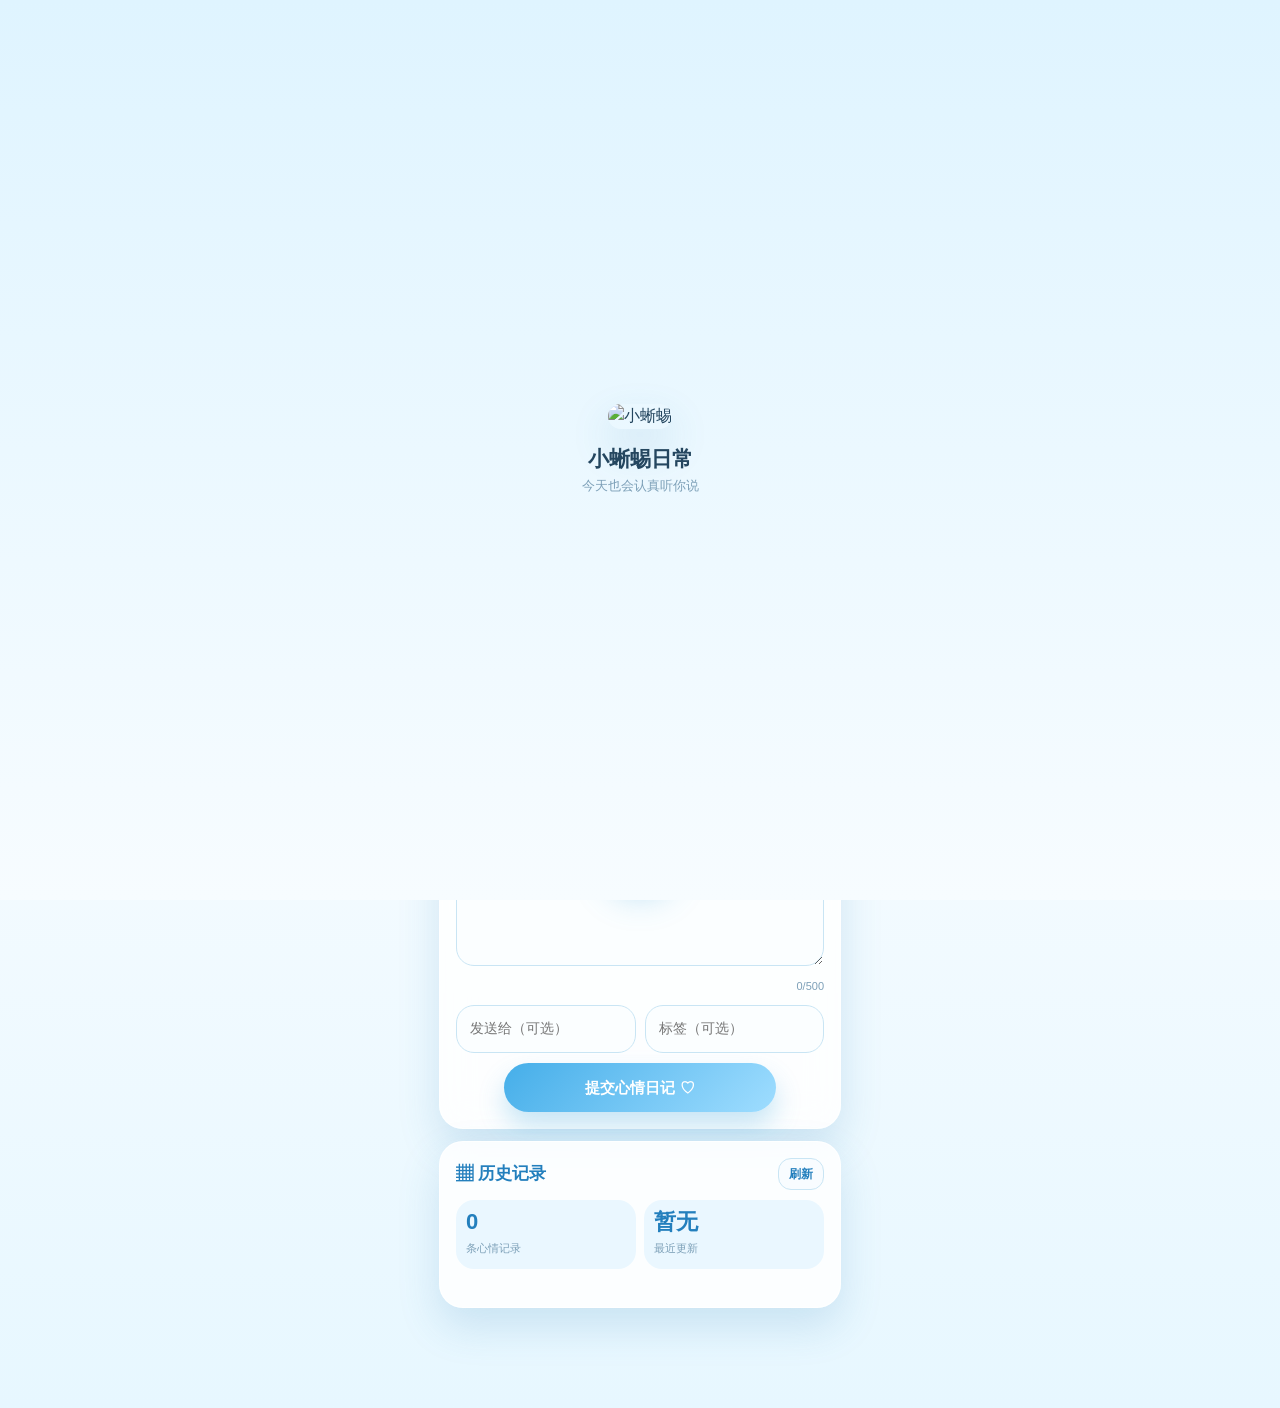
==== commit 768000aa: "Add local pending notes queue" ====
--- a/templates/index.html
+++ b/templates/index.html
@@ -60,21 +60,26 @@
 .analysis strong{display:block;color:#308fd0;font-size:14px;line-height:1.45;margin-bottom:8px}
 .analysis span{display:block;font-size:12px;color:#466c82}
 .checkin{padding:16px;margin-bottom:12px}
-.check-head{display:flex;align-items:center;justify-content:space-between;margin-bottom:12px}
+.check-head{display:flex;align-items:center;justify-content:space-between;margin-bottom:12px;gap:10px}
 .check-title{font-size:17px;font-weight:900;color:var(--deep)}
+.check-right{display:flex;align-items:center;gap:8px}
 .check-stats{display:flex;gap:8px}
 .check-pill{min-width:64px;text-align:center;border-radius:16px;background:var(--soft);padding:8px 10px}
 .check-pill strong{display:block;color:var(--deep);font-size:20px;line-height:1}
 .check-pill span{display:block;color:var(--muted);font-size:11px;margin-top:3px}
+.calendar-toggle{height:36px;padding:0 12px;border-radius:999px;background:#f8fcff;border:1px solid var(--line);color:var(--deep);font-size:12px;font-weight:900;white-space:nowrap}
+.calendar-wrap{display:none}
+.checkin.open .calendar-wrap{display:block}
 .calendar-title{display:flex;align-items:center;justify-content:center;gap:14px;margin:8px 0 9px;color:#416a80;font-weight:900}
 .month-btn{width:32px;height:32px;border-radius:50%;background:#f7fcff;border:1px solid var(--line);color:var(--deep);font-weight:900}
 .week-row,.calendar-grid{display:grid;grid-template-columns:repeat(7,1fr);gap:5px}
 .week-row{margin-bottom:5px;color:#86a7ba;font-size:11px;text-align:center;font-weight:800}
-.day{min-height:42px;border-radius:14px;background:rgba(234,247,255,.72);border:1px solid transparent;padding:4px 2px;text-align:center;position:relative}
+.day{min-height:50px;border-radius:14px;background:rgba(234,247,255,.72);border:1px solid transparent;padding:4px 2px;text-align:center;position:relative}
 .day.blank{background:transparent}
 .day.today{border-color:#64bdec;background:#f7fcff}
 .day-num{display:block;font-size:11px;color:#6f91a5;font-weight:800}
-.day-moods{font-size:16px;line-height:1.05;white-space:nowrap;overflow:hidden;text-overflow:ellipsis}
+.day-moods{font-size:14px;line-height:1.05;display:grid;grid-template-columns:repeat(2,1fr);gap:1px;justify-items:center;min-height:29px;overflow:hidden}
+.day-moods span{display:block;line-height:1}
 .panel,.input-card,.history{padding:16px;margin-bottom:12px}
 .label{font-size:17px;font-weight:900;color:var(--deep);margin-bottom:12px}
 .notice{display:none;margin-bottom:12px;border-radius:18px;background:#eaf7ff;padding:11px 12px;color:#2e719c;font-size:13px}
@@ -101,7 +106,17 @@
 .stat{flex:1;border-radius:18px;background:var(--soft);padding:10px;color:var(--deep)}
 .stat strong{display:block;font-size:22px;line-height:1.1}
 .stat span{font-size:11px;color:var(--muted)}
+.queue-panel{display:none;margin-bottom:12px;padding:12px;border-radius:18px;background:#fff8df;border:1px solid #f0df9c;color:#715d13}
+.queue-panel.show{display:block}
+.queue-head{display:flex;align-items:center;justify-content:space-between;gap:8px}
+.queue-title{font-size:14px;font-weight:900}
+.queue-actions{display:flex;gap:6px;flex-wrap:wrap;justify-content:flex-end}
+.queue-btn{min-height:32px;padding:0 10px;border-radius:999px;background:#fffdf1;border:1px solid #eadb99;color:#715d13;font-size:12px;font-weight:900}
+.queue-list{margin-top:8px;display:grid;gap:6px}
+.queue-item{border-radius:14px;background:rgba(255,255,255,.62);padding:8px 9px;font-size:12px;color:#725f1a}
+.queue-item strong{display:block;color:#3d657b;margin-bottom:2px}
 .note{padding:12px;border-radius:18px;background:#fbfeff;border:1px solid var(--line);margin-bottom:10px}
+.note.pending{background:#fffaf0;border-color:#ecd98f}
 .note-top{display:flex;justify-content:space-between;gap:8px;margin-bottom:6px}
 .mood-tags,.tag-row,.reaction-row{display:flex;gap:6px;flex-wrap:wrap}
 .mood-tag,.tag{border-radius:999px;background:var(--soft);color:var(--deep);padding:3px 8px;font-size:11px;font-weight:800}
@@ -140,6 +155,9 @@
   .mood-grid{grid-template-columns:repeat(5,1fr)}
   .filters{grid-template-columns:repeat(3,1fr)}
   .form-grid{grid-template-columns:1fr}
+  .check-head{align-items:flex-start}
+  .check-right{align-items:flex-end;flex-direction:column}
+  .check-pill{min-width:56px}
 }
 </style>
 </head>
@@ -187,17 +205,22 @@
     </div>
   </section>
 
-  <section class="card checkin">
+  <section class="card checkin" id="checkinCard">
     <div class="check-head">
       <div class="check-title">🗓️ 打卡日期</div>
-      <div class="check-stats">
-        <div class="check-pill"><strong id="streakCount">0</strong><span>连续</span></div>
-        <div class="check-pill"><strong id="monthCount">0</strong><span>本月</span></div>
+      <div class="check-right">
+        <div class="check-stats">
+          <div class="check-pill"><strong id="streakCount">0</strong><span>连续</span></div>
+          <div class="check-pill"><strong id="monthCount">0</strong><span>本月</span></div>
+        </div>
+        <button class="calendar-toggle" id="calendarToggle" type="button">查看日历</button>
       </div>
     </div>
-    <div class="calendar-title"><button class="month-btn" id="prevMonth">‹</button><span id="calendarTitle">2026年05月</span><button class="month-btn" id="nextMonth">›</button></div>
-    <div class="week-row"><span>一</span><span>二</span><span>三</span><span>四</span><span>五</span><span>六</span><span>日</span></div>
-    <div class="calendar-grid" id="calendarGrid"></div>
+    <div class="calendar-wrap" id="calendarWrap">
+      <div class="calendar-title"><button class="month-btn" id="prevMonth">‹</button><span id="calendarTitle">2026年05月</span><button class="month-btn" id="nextMonth">›</button></div>
+      <div class="week-row"><span>一</span><span>二</span><span>三</span><span>四</span><span>五</span><span>六</span><span>日</span></div>
+      <div class="calendar-grid" id="calendarGrid"></div>
+    </div>
   </section>
 
   <section class="card panel">
@@ -221,6 +244,13 @@
   <section class="card history">
     <div class="history-head"><h2>▦ 历史记录</h2><div class="history-actions"><button class="refresh-btn" onclick="refreshNotes()">刷新</button></div></div>
     <div class="stats"><div class="stat"><strong id="totalCount">0</strong><span>条心情记录</span></div><div class="stat"><strong id="latestTime">暂无</strong><span>最近更新</span></div></div>
+    <div class="queue-panel" id="queuePanel">
+      <div class="queue-head">
+        <div class="queue-title" id="queueTitle">本机暂存 0 条</div>
+        <div class="queue-actions"><button class="queue-btn" onclick="syncPendingNotes()">同步暂存</button><button class="queue-btn" onclick="clearPendingNotes()">清空</button></div>
+      </div>
+      <div class="queue-list" id="queueList"></div>
+    </div>
     <div class="filters" id="filters"></div>
     <div class="history-list" id="historyList"></div>
   </section>
@@ -232,7 +262,8 @@
 const EMOJI_MOODS=['😋','🥲','🥹','🧐','🤓','😜','😝','😞','😟','😣','😖','☹️','😓','😱','😨','😰'].map(value=>({name:value,emoji:value}));
 const MOODS=[...TEXT_MOODS,...EMOJI_MOODS];
 const REACTIONS=[{name:'抱抱你',emoji:'🤗'},{name:'收到啦',emoji:'💌'},{name:'想你了',emoji:'💗'}];
-let authPassword=localStorage.getItem('moodPassword')||'',selectedMoods=[],notes=[],currentFilter='all',toastTimer=null,reactingId=null,calendarDate=new Date();
+const PENDING_KEY='moodNotesPendingQueueV1';
+let authPassword=localStorage.getItem('moodPassword')||'',selectedMoods=[],notes=[],pendingNotes=[],currentFilter='all',toastTimer=null,reactingId=null,calendarDate=new Date(),calendarOpen=false;
 const $=id=>document.getElementById(id);
 const moodGrid=$('moodGrid'),filters=$('filters'),historyList=$('historyList'),loading=$('loading'),toast=$('toast'),notice=$('notice'),noticeText=$('noticeText'),noteText=$('noteText'),submitBtn=$('submitBtn'),senderInput=$('senderInput'),tagsInput=$('tagsInput'),counter=$('counter');
 function headers(){const value={'Content-Type':'application/json'};if(authPassword)value['X-Mood-Password']=authPassword;return value}
@@ -251,28 +282,40 @@
 function updateNotice(){const reminders={'生气':'他今天可能需要你多一点耐心和温柔。','委屈':'他心里可能有一点小委屈，记得抱抱他。','难过':'他今天心情不太好，一句温暖的话会很有用。','需要安慰':'他正在认真发出需要被靠近的信号。','😞':'他今天可能有点低落，轻轻陪一下就很好。','😟':'他好像有点担心，记得告诉他你在。','😣':'他可能撑得有点辛苦，给他一点软软的安慰。','😖':'他今天可能不太舒服，别让他一个人扛。','☹️':'他看起来需要一点点阳光和抱抱。','😓':'他可能有点累了，陪他慢慢缓一缓。','😱':'他可能被吓到了，先让他安心下来。','😨':'他可能有些害怕，温柔地靠近他。','😰':'他可能很紧张，告诉他慢慢来就好。'};const message=selectedMoods.map(m=>reminders[m]).find(Boolean);if(!message){notice.classList.remove('show');return}noticeText.textContent=message;notice.classList.add('show')}
 function updateSelectedStrip(){const strip=$('selectedStrip');if(!selectedMoods.length){strip.classList.remove('show');strip.textContent='';return}strip.textContent=`已选择：${selectedMoods.map(name=>moodInfo(name).emoji).join(' ')}（最多 3 个）`;strip.classList.add('show')}
 function clearForm(){selectedMoods=[];noteText.value='';tagsInput.value='';document.querySelectorAll('.mood-btn').forEach(btn=>btn.classList.remove('selected'));counter.textContent='0/500';updateNotice();updateSelectedStrip()}
+function loadPendingNotes(){try{const data=JSON.parse(localStorage.getItem(PENDING_KEY)||'[]');pendingNotes=Array.isArray(data)?data:[]}catch(error){pendingNotes=[]}renderPendingNotes()}
+function savePendingNotes(){localStorage.setItem(PENDING_KEY,JSON.stringify(pendingNotes));renderPendingNotes()}
+function makePendingNote(){return{localId:`local-${Date.now()}-${Math.random().toString(16).slice(2)}`,mood:selectedMoods.join('+'),text:noteText.value.trim(),sender:senderInput.value.trim()||'匿名',tags:tagsInput.value.trim(),time:new Date().toISOString(),reactions:defaultReactions(),pending:true}}
+function queuePendingNote(note){pendingNotes.unshift(note);savePendingNotes();renderHistory();renderCalendar()}
+function renderPendingNotes(){const panel=$('queuePanel');if(!pendingNotes.length){panel.classList.remove('show');$('queueList').innerHTML='';$('queueTitle').textContent='本机暂存 0 条';return}panel.classList.add('show');$('queueTitle').textContent=`本机暂存 ${pendingNotes.length} 条`; $('queueList').innerHTML=pendingNotes.slice(0,3).map(note=>`<div class="queue-item"><strong>${String(note.mood||'').split('+').map(name=>moodInfo(name).emoji).join(' ')} ${formatTime(note.time)}</strong>${escapeHtml(note.text).slice(0,52)}${note.text.length>52?'...':''}</div>`).join('')+(pendingNotes.length>3?`<div class="queue-item">还有 ${pendingNotes.length-3} 条等待同步</div>`:'')}
+function allNotes(){return [...pendingNotes.map(note=>({...note,id:note.localId,pending:true})),...notes]}
 async function loadWeather(query='city=厦门海沧'){try{const res=await fetch(`/api/weather?${query}`);const data=await res.json();$('weatherIcon').textContent=data.emoji||'🌤️';$('weatherCity').textContent=data.city||'厦门海沧';$('weatherTemp').textContent=data.temperature??'--';$('weatherText').textContent=data.weather||'暂不可用';$('weatherRange').textContent=(data.today_high!=null&&data.today_low!=null)?`明日 ${data.tomorrow} · ↑${data.today_high}° ↓${data.today_low}°`:'明日天气加载中';$('weatherHumidity').textContent=data.humidity!=null?`湿度 ${data.humidity}%`:'湿度 --';$('weatherWind').textContent=data.wind_level!=null?`风力 ${data.wind_level}级`:'风力 --';$('weatherTip').textContent=data.reminder||'今天也要好好照顾自己。'}catch(error){$('weatherTip').textContent='天气暂时没有取到，出门前再看一眼窗外。'}}
 function useCurrentLocation(){if(!navigator.geolocation){showToast('这个设备暂时不支持定位');return}showToast('正在请求定位...');navigator.geolocation.getCurrentPosition(pos=>{const {latitude,longitude}=pos.coords;loadWeather(`lat=${latitude}&lon=${longitude}`);showToast('已切换到当前位置天气')},()=>showToast('定位被拒绝，继续显示厦门海沧'),{enableHighAccuracy:false,timeout:9000,maximumAge:900000})}
 async function loadAnalysis(){if(NEEDS_PASSWORD&&!authPassword){$('analysisSummary').textContent='输入密码后显示智能分析';$('analysisSuggestion').textContent='小蜥蜴会根据你的最近记录生成提醒。';return}try{const res=await fetch('/api/analysis',{headers:headers()});const data=await res.json();if(res.status===401){handleUnauthorized();return}if(!res.ok)throw new Error(data.error||'analysis failed');$('analysisSummary').textContent=data.summary||'小蜥蜴看见了你最近的心情。';$('analysisSuggestion').textContent=data.suggestion||'先照顾好今天的自己。'}catch(error){$('analysisSummary').textContent='暂时没有取到分析';$('analysisSuggestion').textContent=error.message||'记录功能仍然正常，稍后再刷新看看。'}}
 async function fetchNotes(){loading.classList.add('show');try{const res=await fetch('/api/notes',{headers:headers()});const data=await res.json().catch(()=>({}));if(res.status===401){handleUnauthorized();return}if(!res.ok)throw new Error(data.error||'加载失败');notes=Array.isArray(data)?data:[];renderHistory();renderCalendar();loadAnalysis()}catch(error){showToast(error.message||'加载失败，请稍后再试')}finally{loading.classList.remove('show')}}
 async function refreshNotes(){await fetchNotes();showToast('已刷新')}
-async function submitMood(){const text=noteText.value.trim();if(!selectedMoods.length)return showToast('请先选择心情');if(!text)return showToast('写几句话再发送吧');submitBtn.disabled=true;submitBtn.textContent='正在发送...';try{const res=await fetch('/api/notes',{method:'POST',headers:headers(),body:JSON.stringify({mood:selectedMoods.join(','),text,sender:senderInput.value.trim(),tags:tagsInput.value.trim()})});const payload=await res.json().catch(()=>({}));if(res.status===401){handleUnauthorized();return}if(!res.ok){showToast(payload.error||'发送失败');return}showToast('小蜥蜴收到啦');clearForm();await fetchNotes()}catch(error){showToast('网络出错了')}finally{submitBtn.disabled=false;submitBtn.textContent='提交心情日记 ♡'}}
+async function submitMood(){const text=noteText.value.trim();if(!selectedMoods.length)return showToast('请先选择心情');if(!text)return showToast('写几句话再发送吧');const pendingDraft=makePendingNote();submitBtn.disabled=true;submitBtn.textContent='正在发送...';try{const res=await fetch('/api/notes',{method:'POST',headers:headers(),body:JSON.stringify({mood:selectedMoods.join(','),text,sender:senderInput.value.trim(),tags:tagsInput.value.trim()})});const payload=await res.json().catch(()=>({}));if(res.status===401){handleUnauthorized();return}if(!res.ok){queuePendingNote(pendingDraft);clearForm();showToast('云端暂不可用，已先保存到本机暂存');return}showToast('小蜥蜴收到啦');clearForm();await fetchNotes()}catch(error){queuePendingNote(pendingDraft);clearForm();showToast('网络出错，已先保存到本机暂存')}finally{submitBtn.disabled=false;submitBtn.textContent='提交心情日记 ♡'}}
+async function syncPendingNotes(){if(!pendingNotes.length)return showToast('没有暂存记录');if(NEEDS_PASSWORD&&!authPassword){handleUnauthorized();return}let synced=0;const failed=[];loading.classList.add('show');try{for(const note of pendingNotes){try{const res=await fetch('/api/notes',{method:'POST',headers:headers(),body:JSON.stringify({mood:String(note.mood||'').split('+').join(','),text:note.text,sender:note.sender,tags:note.tags})});const payload=await res.json().catch(()=>({}));if(res.status===401){handleUnauthorized();failed.push(note);break}if(!res.ok)throw new Error(payload.error||'同步失败');synced++}catch(error){failed.push(note)}}pendingNotes=failed;savePendingNotes();await fetchNotes();showToast(synced?`已同步 ${synced} 条${failed.length?`，${failed.length} 条仍暂存`:''}`:'云端仍不可用，暂存继续保留')}finally{loading.classList.remove('show')}}
+function clearPendingNotes(){if(!pendingNotes.length)return;if(!confirm('确定清空本机暂存吗？清空后这些未同步记录会消失。'))return;pendingNotes=[];savePendingNotes();renderHistory();renderCalendar();showToast('已清空本机暂存')}
 async function addReaction(id,reaction){reactingId=`${id}:${reaction}`;renderHistory();try{const res=await fetch(`/api/notes/${id}/reactions`,{method:'POST',headers:headers(),body:JSON.stringify({reaction})});const payload=await res.json().catch(()=>({}));if(res.status===401){handleUnauthorized();return}if(!res.ok){showToast(payload.error||'回应失败');return}notes=notes.map(note=>note.id===id?payload.note:note);renderHistory();renderCalendar();showToast('回应已送达')}catch(error){showToast('回应失败，请稍后再试')}finally{reactingId=null;renderHistory()}}
 async function deleteNote(id){if(!confirm('确定删除这条记录吗？'))return;try{const res=await fetch(`/api/notes/${id}`,{method:'DELETE',headers:headers()});const payload=await res.json().catch(()=>({}));if(res.status===401){handleUnauthorized();return}if(!res.ok)throw new Error(payload.error||'delete failed');notes=notes.filter(note=>note.id!==id);renderHistory();renderCalendar();loadAnalysis();showToast('已删除')}catch(error){showToast(error.message||'删除失败')}}
 async function doLogin(){const password=$('passwordInput').value.trim();if(!password)return;try{const res=await fetch('/login',{method:'POST',headers:{'Content-Type':'application/json'},body:JSON.stringify({password})});if(!res.ok){showToast('密码不正确');return}authPassword=password;localStorage.setItem('moodPassword',password);$('loginOverlay').classList.remove('show');await fetchNotes()}catch(error){showToast('验证失败')}}
 function handleUnauthorized(){authPassword='';localStorage.removeItem('moodPassword');$('loginOverlay').classList.add('show');showToast('密码已失效，请重新输入')}
-function renderHistory(){const filtered=currentFilter==='all'?notes:notes.filter(note=>String(note.mood||'').split('+').includes(currentFilter));$('totalCount').textContent=notes.length;$('latestTime').textContent=notes.length?formatTime(notes[0].time):'暂无';if(!filtered.length){historyList.innerHTML='<div class="empty">还没有记录，写下今天的心情吧。</div>';return}historyList.innerHTML=filtered.map(note=>{const moodTags=String(note.mood||'').split('+').filter(Boolean).map(name=>`<span class="mood-tag">${moodDisplay(name)}</span>`).join('');const tags=Array.isArray(note.tags)?note.tags:[];const tagHtml=tags.length?`<div class="tag-row">${tags.map(tag=>`<span class="tag">#${escapeHtml(tag)}</span>`).join('')}</div>`:'';const reactions=noteReactions(note);const reactionHtml=`<div class="reaction-row">${REACTIONS.map(item=>{const key=`${note.id}:${item.name}`;return`<button class="reaction-btn" onclick="addReaction(${Number(note.id)}, '${item.name}')" ${reactingId===key?'disabled':''}>${item.emoji} ${item.name} ${Number(reactions[item.name]||0)}</button>`}).join('')}</div>`;return`<article class="note"><div class="note-top"><div class="mood-tags">${moodTags}</div><span class="time">${formatTime(note.time)}</span></div><div class="meta">来自 ${escapeHtml(note.sender||'匿名')}</div><div class="note-text">${escapeHtml(note.text)}</div>${tagHtml}${reactionHtml}<button class="delete-btn" onclick="deleteNote(${Number(note.id)})">删除</button></article>`}).join('')}
-function renderCalendar(){const year=calendarDate.getFullYear();const month=calendarDate.getMonth();$('calendarTitle').textContent=`${year}年${String(month+1).padStart(2,'0')}月`;const byDay={};notes.forEach(note=>{const day=localDayKey(note.time);if(!day)return;byDay[day]=byDay[day]||[];byDay[day].push(...String(note.mood||'').split('+').filter(Boolean))});const first=new Date(year,month,1);const days=new Date(year,month+1,0).getDate();const start=(first.getDay()+6)%7;let html='';for(let i=0;i<start;i++)html+='<div class="day blank"></div>';const todayKey=localDayKey(new Date().toISOString());let monthCount=0;for(let d=1;d<=days;d++){const key=`${year}-${String(month+1).padStart(2,'0')}-${String(d).padStart(2,'0')}`;const moods=byDay[key]||[];if(moods.length)monthCount++;const icons=[...new Set(moods.map(name=>moodInfo(name).emoji))].slice(0,2).join('');html+=`<div class="day ${key===todayKey?'today':''}"><span class="day-num">${d}</span><div class="day-moods">${icons}</div></div>`}$('calendarGrid').innerHTML=html;$('monthCount').textContent=monthCount;$('streakCount').textContent=countStreak(byDay)}
+function renderHistory(){const source=allNotes();const filtered=currentFilter==='all'?source:source.filter(note=>String(note.mood||'').split('+').includes(currentFilter));$('totalCount').textContent=notes.length;$('latestTime').textContent=notes.length?formatTime(notes[0].time):'暂无';renderPendingNotes();if(!filtered.length){historyList.innerHTML='<div class="empty">还没有记录，写下今天的心情吧。</div>';return}historyList.innerHTML=filtered.map(note=>{const moodTags=String(note.mood||'').split('+').filter(Boolean).map(name=>`<span class="mood-tag">${moodDisplay(name)}</span>`).join('');const tags=Array.isArray(note.tags)?note.tags:normalizeTagsForView(note.tags);const tagHtml=tags.length?`<div class="tag-row">${tags.map(tag=>`<span class="tag">#${escapeHtml(tag)}</span>`).join('')}</div>`:'';const reactions=noteReactions(note);const reactionHtml=note.pending?'<div class="reaction-row"><span class="mood-tag">等待同步到云端</span></div>':`<div class="reaction-row">${REACTIONS.map(item=>{const key=`${note.id}:${item.name}`;return`<button class="reaction-btn" onclick="addReaction(${Number(note.id)}, '${item.name}')" ${reactingId===key?'disabled':''}>${item.emoji} ${item.name} ${Number(reactions[item.name]||0)}</button>`}).join('')}</div>`;const deleteHtml=note.pending?`<button class="delete-btn" onclick="deletePendingNote('${note.localId}')">删除暂存</button>`:`<button class="delete-btn" onclick="deleteNote(${Number(note.id)})">删除</button>`;return`<article class="note ${note.pending?'pending':''}"><div class="note-top"><div class="mood-tags">${moodTags}${note.pending?'<span class="mood-tag">本机暂存</span>':''}</div><span class="time">${formatTime(note.time)}</span></div><div class="meta">来自 ${escapeHtml(note.sender||'匿名')}</div><div class="note-text">${escapeHtml(note.text)}</div>${tagHtml}${reactionHtml}${deleteHtml}</article>`}).join('')}
+function normalizeTagsForView(value){return String(value||'').split(',').map(tag=>tag.trim()).filter(Boolean)}
+function deletePendingNote(localId){pendingNotes=pendingNotes.filter(note=>note.localId!==localId);savePendingNotes();renderHistory();renderCalendar();showToast('已删除暂存记录')}
+function renderCalendar(){const year=calendarDate.getFullYear();const month=calendarDate.getMonth();$('calendarTitle').textContent=`${year}年${String(month+1).padStart(2,'0')}月`;const byDay={};allNotes().forEach(note=>{const day=localDayKey(note.time);if(!day)return;byDay[day]=byDay[day]||[];byDay[day].push(...String(note.mood||'').split('+').filter(Boolean))});const first=new Date(year,month,1);const days=new Date(year,month+1,0).getDate();const start=(first.getDay()+6)%7;let html='';for(let i=0;i<start;i++)html+='<div class="day blank"></div>';const todayKey=localDayKey(new Date().toISOString());let monthCount=0;for(let d=1;d<=days;d++){const key=`${year}-${String(month+1).padStart(2,'0')}-${String(d).padStart(2,'0')}`;const moods=byDay[key]||[];if(moods.length)monthCount++;const icons=[...new Set(moods.map(name=>moodInfo(name).emoji))].slice(0,4).map(icon=>`<span>${icon}</span>`).join('');html+=`<div class="day ${key===todayKey?'today':''}"><span class="day-num">${d}</span><div class="day-moods">${icons}</div></div>`}$('calendarGrid').innerHTML=html;$('monthCount').textContent=monthCount;$('streakCount').textContent=countStreak(byDay)}
+function toggleCalendar(){calendarOpen=!calendarOpen;$('checkinCard').classList.toggle('open',calendarOpen);$('calendarToggle').textContent=calendarOpen?'收起':'查看日历';if(calendarOpen)renderCalendar()}
 function countStreak(byDay){let streak=0;const cursor=new Date();for(;;){const key=localDayKey(cursor.toISOString());if(!byDay[key])break;streak++;cursor.setDate(cursor.getDate()-1)}return streak}
 moodGrid.addEventListener('click',event=>{const button=event.target.closest('.mood-btn');if(!button)return;const mood=button.dataset.mood;if(selectedMoods.includes(mood)){selectedMoods=selectedMoods.filter(item=>item!==mood);button.classList.remove('selected')}else{if(selectedMoods.length>=3){showToast('一次最多选择 3 种心情');return}selectedMoods.push(mood);button.classList.add('selected')}updateNotice();updateSelectedStrip()});
 filters.addEventListener('click',event=>{const button=event.target.closest('.filter');if(!button)return;currentFilter=button.dataset.filter;renderFilters();renderHistory()});
 $('prevMonth').addEventListener('click',()=>{calendarDate.setMonth(calendarDate.getMonth()-1);renderCalendar()});
 $('nextMonth').addEventListener('click',()=>{calendarDate.setMonth(calendarDate.getMonth()+1);renderCalendar()});
+$('calendarToggle').addEventListener('click',toggleCalendar);
 noteText.addEventListener('input',()=>{counter.textContent=`${noteText.value.length}/500`});
 $('passwordInput').addEventListener('keydown',event=>{if(event.key==='Enter')doLogin()});
 window.addEventListener('load',()=>{setTimeout(()=>$('splash').classList.add('hide'),450)});
 if('serviceWorker' in navigator){window.addEventListener('load',()=>navigator.serviceWorker.register('/sw.js').catch(()=>{}))}
-updateToday();renderMoodButtons();renderFilters();renderCalendar();loadWeather();if(NEEDS_PASSWORD&&!authPassword){$('loginOverlay').classList.add('show');loadAnalysis()}else{fetchNotes()}
+updateToday();loadPendingNotes();renderMoodButtons();renderFilters();renderCalendar();loadWeather();if(NEEDS_PASSWORD&&!authPassword){$('loginOverlay').classList.add('show');loadAnalysis()}else{fetchNotes()}
 </script>
 </body>
 </html>
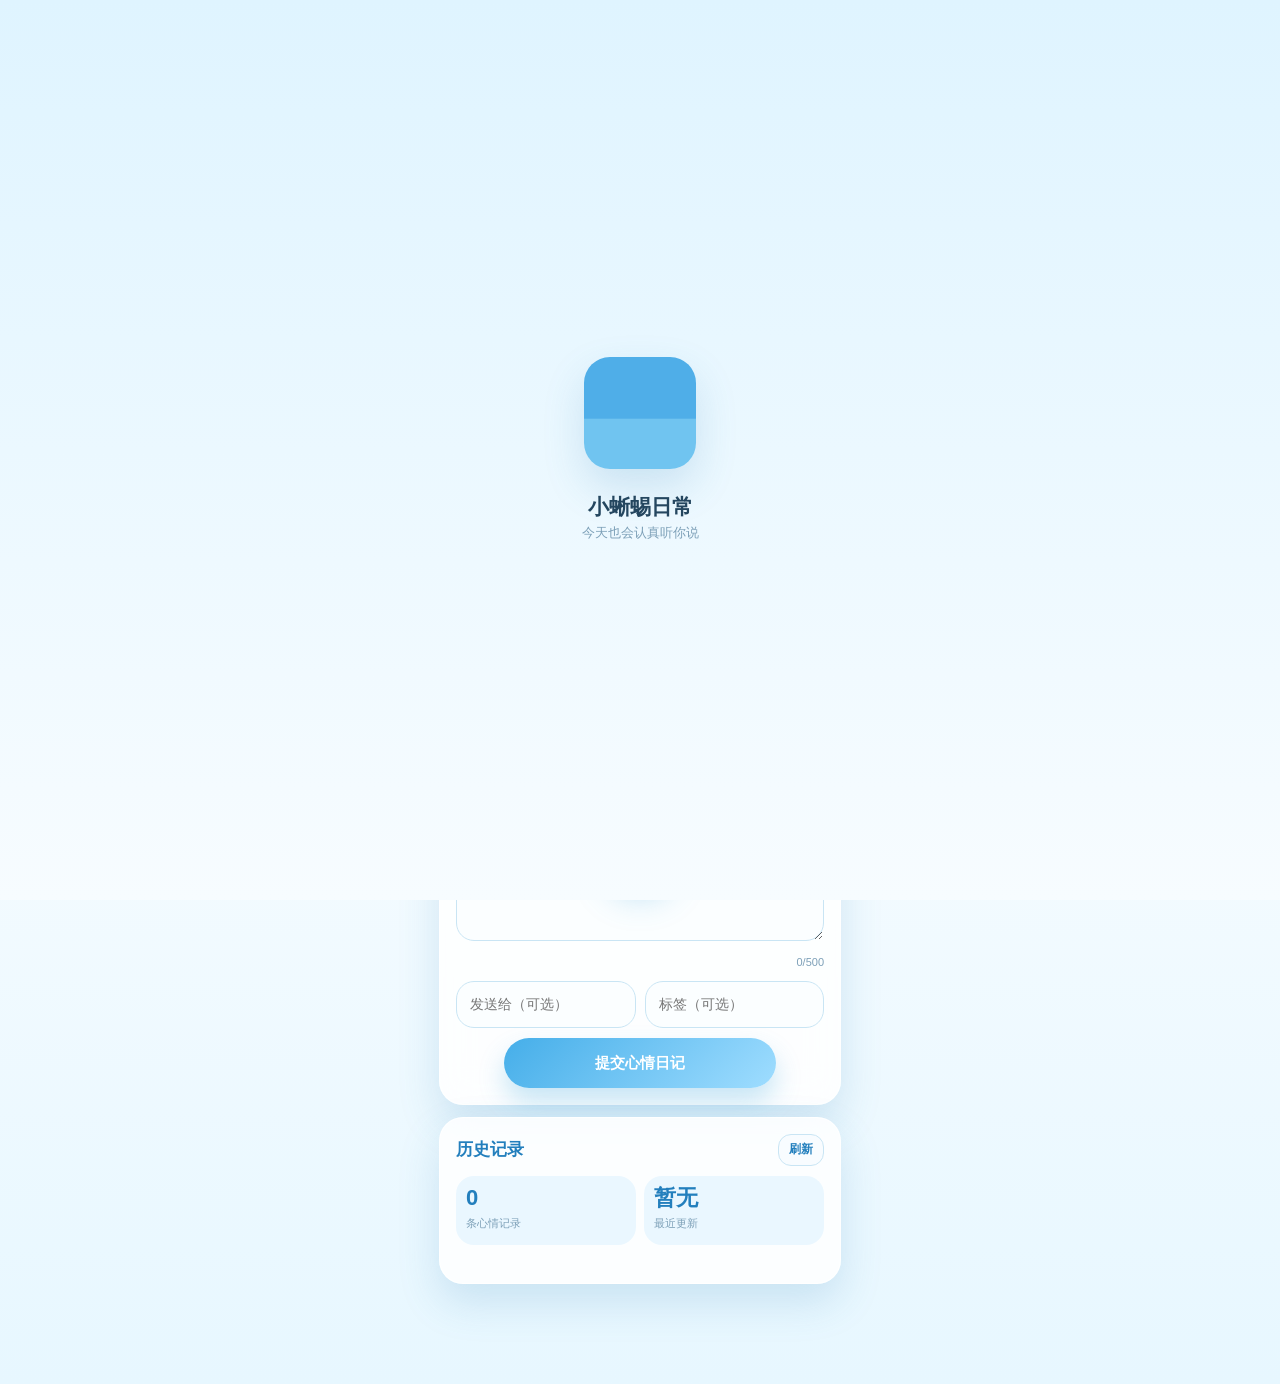
==== commit 00125cab: "Use plain color UI and longer JSONBin timeout" ====
--- a/templates/index.html
+++ b/templates/index.html
@@ -8,9 +8,9 @@
 <meta name="apple-mobile-web-app-status-bar-style" content="default">
 <meta name="apple-mobile-web-app-title" content="小蜥蜴">
 <meta name="mobile-web-app-capable" content="yes">
-<link rel="manifest" href="/manifest.webmanifest?v=blue1">
-<link rel="icon" href="/static/app-icon-192.png?v=photo6" type="image/png">
-<link rel="apple-touch-icon" sizes="180x180" href="/static/apple-touch-icon.png?v=photo6">
+<link rel="manifest" href="/manifest.webmanifest?v=blue2">
+<link rel="icon" href="/static/app-icon-192.png?v=photo7" type="image/png">
+<link rel="apple-touch-icon" sizes="180x180" href="/static/apple-touch-icon.png?v=photo7">
 <title>小蜥蜴日常</title>
 <style>
 :root{
@@ -41,8 +41,8 @@
 .nav-btn:last-child{font-size:28px;letter-spacing:4px}
 .hero{position:relative;overflow:hidden;border-radius:30px;margin:4px 0 12px;padding:28px 20px 24px;min-height:188px;text-align:center;background:linear-gradient(180deg,#eefaff 0%,#ffffff 100%);box-shadow:var(--shadow);border:1px solid rgba(255,255,255,.82)}
 .hero:before{content:"";position:absolute;left:-30px;top:-22px;width:160px;height:160px;border-radius:50%;background:radial-gradient(circle,#b9e9ff 0 34%,transparent 35%),radial-gradient(circle at 72% 30%,#ffffff 0 22%,transparent 23%);opacity:.55}
-.hero:after{content:"🦎";position:absolute;right:22px;bottom:24px;font-size:58px;filter:drop-shadow(0 10px 16px rgba(51,139,100,.16))}
-.hero-icon{font-size:42px;margin-bottom:2px}
+.hero:after{content:"";position:absolute;right:24px;bottom:24px;width:74px;height:74px;border-radius:24px;background:linear-gradient(135deg,#bfeaff,#eefaff);opacity:.72}
+.hero-icon{display:none}
 .hero-title{font-size:31px;font-weight:900;letter-spacing:.12em;color:var(--deep)}
 .hero-date{margin-top:5px;color:#7199b4;font-weight:700;letter-spacing:.14em}
 .quote{margin:0 4px 12px;padding:16px 18px;border-radius:24px;background:rgba(255,255,255,.9);border:1px solid var(--line);box-shadow:0 10px 24px rgba(68,141,184,.12);text-align:center;font-size:17px;color:#376177}
@@ -52,7 +52,7 @@
 .card-title{display:flex;align-items:center;justify-content:space-between;gap:8px;margin-bottom:10px;font-size:15px;font-weight:900;color:var(--deep)}
 .mini-btn{height:32px;padding:0 12px;border-radius:999px;background:#f8fcff;border:1px solid var(--line);color:var(--deep);font-size:12px;font-weight:800}
 .weather-main{display:flex;align-items:center;gap:12px}
-.weather-icon{font-size:48px}
+.weather-icon{display:none}
 .temp{font-size:42px;line-height:1;font-weight:900;color:#3aa5e5}
 .weather-city{font-size:12px;font-weight:900;color:#315a72}
 .weather-meta{display:flex;gap:8px;flex-wrap:wrap;margin-top:8px;color:var(--muted);font-size:11px}
@@ -136,7 +136,7 @@
 .login-overlay{inset:0;display:none;align-items:center;justify-content:center;background:linear-gradient(180deg,#dff4ff,#f7fcff);padding:20px}
 .login-overlay.show{display:flex}
 .login-card{width:min(340px,100%);padding:26px;text-align:center}
-.login-card .icon{font-size:44px}
+.login-card .icon{display:none}
 .login-card h2{margin:8px 0}
 .login-card p{color:var(--muted);font-size:13px;margin-bottom:14px}
 .login-card input{text-align:center;letter-spacing:3px;margin-bottom:10px}
@@ -163,11 +163,11 @@
 </head>
 <body>
 <div class="splash" id="splash">
-  <div class="splash-card"><img src="/static/apple-touch-icon.png?v=photo6" alt="小蜥蜴"><strong>小蜥蜴日常</strong><span>今天也会认真听你说</span></div>
+  <div class="splash-card"><img src="/static/apple-touch-icon.png?v=photo7" alt="小蜥蜴"><strong>小蜥蜴日常</strong><span>今天也会认真听你说</span></div>
 </div>
 <div class="login-overlay" id="loginOverlay">
   <div class="login-card card">
-    <div class="icon">🔐</div>
+    <div class="icon"></div>
     <h2>请输入密码</h2>
     <p>这是我们的小小心情空间</p>
     <label class="field"><input type="password" id="passwordInput" placeholder="密码" maxlength="40" autocomplete="current-password"></label>
@@ -184,7 +184,7 @@
   </nav>
 
   <header class="hero">
-    <div class="hero-icon">☁️</div>
+    <div class="hero-icon"></div>
     <div class="hero-title">小蜥蜴日常</div>
     <div class="hero-date" id="todayDate">2026-05-25 周一</div>
   </header>
@@ -192,13 +192,13 @@
 
   <section class="dashboard">
     <div class="card mini-card">
-      <div class="card-title"><span>☼ 今日天气</span><button class="mini-btn" onclick="useCurrentLocation()">定位</button></div>
+      <div class="card-title"><span>今日天气</span><button class="mini-btn" onclick="useCurrentLocation()">定位</button></div>
       <div class="weather-main"><div class="weather-icon" id="weatherIcon">☁️</div><div><div class="temp"><span id="weatherTemp">--</span>°C</div><div class="weather-city" id="weatherCity">厦门海沧</div></div></div>
       <div class="weather-meta"><span id="weatherText">加载中</span><span id="weatherHumidity">湿度 --</span><span id="weatherWind">风力 --</span></div>
       <div class="tip" id="weatherTip">正在看看今天适合怎么照顾自己...</div>
     </div>
     <div class="card mini-card analysis">
-      <div class="card-title"><span>♡ 智能提醒</span><button class="mini-btn" onclick="loadAnalysis()">更新</button></div>
+      <div class="card-title"><span>智能提醒</span><button class="mini-btn" onclick="loadAnalysis()">更新</button></div>
       <strong id="analysisSummary">正在整理最近的心情...</strong>
       <span id="analysisSuggestion">小蜥蜴会根据你的最近记录生成提醒。</span>
       <div class="tip" id="weatherRange">-- / --</div>
@@ -207,7 +207,7 @@
 
   <section class="card checkin" id="checkinCard">
     <div class="check-head">
-      <div class="check-title">🗓️ 打卡日期</div>
+      <div class="check-title">打卡日期</div>
       <div class="check-right">
         <div class="check-stats">
           <div class="check-pill"><strong id="streakCount">0</strong><span>连续</span></div>
@@ -225,7 +225,7 @@
 
   <section class="card panel">
     <div class="notice" id="notice"><span id="noticeText"></span></div>
-    <div class="label">✨ 今日心情</div>
+    <div class="label">今日心情</div>
     <div class="mood-grid" id="moodGrid"></div>
     <div class="selected-strip" id="selectedStrip"></div>
   </section>
@@ -238,16 +238,16 @@
       <label class="field"><input id="senderInput" maxlength="20" placeholder="发送给（可选）"></label>
       <label class="field"><input id="tagsInput" maxlength="120" placeholder="标签（可选）"></label>
     </div>
-    <button class="submit-btn" id="submitBtn" onclick="submitMood()">提交心情日记 ♡</button>
+    <button class="submit-btn" id="submitBtn" onclick="submitMood()">提交心情日记</button>
   </section>
 
   <section class="card history">
-    <div class="history-head"><h2>▦ 历史记录</h2><div class="history-actions"><button class="refresh-btn" onclick="refreshNotes()">刷新</button></div></div>
+    <div class="history-head"><h2>历史记录</h2><div class="history-actions"><button class="refresh-btn" onclick="refreshNotes()">刷新</button></div></div>
     <div class="stats"><div class="stat"><strong id="totalCount">0</strong><span>条心情记录</span></div><div class="stat"><strong id="latestTime">暂无</strong><span>最近更新</span></div></div>
     <div class="queue-panel" id="queuePanel">
       <div class="queue-head">
         <div class="queue-title" id="queueTitle">本机暂存 0 条</div>
-        <div class="queue-actions"><button class="queue-btn" onclick="syncPendingNotes()">同步暂存</button><button class="queue-btn" onclick="clearPendingNotes()">清空</button></div>
+        <div class="queue-actions"><button class="queue-btn" onclick="checkCloudStorage()">检查云端</button><button class="queue-btn" onclick="syncPendingNotes()">同步暂存</button><button class="queue-btn" onclick="clearPendingNotes()">清空</button></div>
       </div>
       <div class="queue-list" id="queueList"></div>
     </div>
@@ -263,7 +263,7 @@
 const MOODS=[...TEXT_MOODS,...EMOJI_MOODS];
 const REACTIONS=[{name:'抱抱你',emoji:'🤗'},{name:'收到啦',emoji:'💌'},{name:'想你了',emoji:'💗'}];
 const PENDING_KEY='moodNotesPendingQueueV1';
-let authPassword=localStorage.getItem('moodPassword')||'',selectedMoods=[],notes=[],pendingNotes=[],currentFilter='all',toastTimer=null,reactingId=null,calendarDate=new Date(),calendarOpen=false;
+let authPassword=sessionStorage.getItem('moodPassword')||'',selectedMoods=[],notes=[],pendingNotes=[],cloudAvailable=true,cloudDetail='',currentFilter='all',toastTimer=null,reactingId=null,calendarDate=new Date(),calendarOpen=false;
 const $=id=>document.getElementById(id);
 const moodGrid=$('moodGrid'),filters=$('filters'),historyList=$('historyList'),loading=$('loading'),toast=$('toast'),notice=$('notice'),noticeText=$('noticeText'),noteText=$('noteText'),submitBtn=$('submitBtn'),senderInput=$('senderInput'),tagsInput=$('tagsInput'),counter=$('counter');
 function headers(){const value={'Content-Type':'application/json'};if(authPassword)value['X-Mood-Password']=authPassword;return value}
@@ -271,13 +271,13 @@
 function escapeHtml(value){const div=document.createElement('div');div.textContent=value||'';return div.innerHTML}
 function moodInfo(name){return MOODS.find(m=>m.name===name)||{name,emoji:name}}
 function shortMoodName(name){return name==='想一个人静静'?'想静静':name}
-function moodDisplay(name){const info=moodInfo(name);return TEXT_MOODS.some(m=>m.name===name)?`${info.emoji} ${escapeHtml(name)}`:escapeHtml(name)}
+function moodDisplay(name){return TEXT_MOODS.some(m=>m.name===name)?escapeHtml(name):escapeHtml(name)}
 function defaultReactions(){return Object.fromEntries(REACTIONS.map(reaction=>[reaction.name,0]))}
 function noteReactions(note){return {...defaultReactions(),...(note.reactions||{})}}
 function formatTime(iso){if(!iso)return'暂无';const date=new Date(iso);if(Number.isNaN(date.getTime()))return'刚刚';const now=new Date();const pad=n=>String(n).padStart(2,'0');const time=`${pad(date.getHours())}:${pad(date.getMinutes())}`;const sameDay=date.getFullYear()===now.getFullYear()&&date.getMonth()===now.getMonth()&&date.getDate()===now.getDate();if(sameDay)return`今天 ${time}`;return`${date.getMonth()+1}/${date.getDate()} ${time}`}
 function localDayKey(iso){const date=new Date(iso);if(Number.isNaN(date.getTime()))return'';const pad=n=>String(n).padStart(2,'0');return`${date.getFullYear()}-${pad(date.getMonth()+1)}-${pad(date.getDate())}`}
 function renderMoodButtons(){moodGrid.innerHTML=MOODS.map(mood=>`<button class="mood-btn" type="button" data-mood="${mood.name}" title="${mood.name}" aria-label="${mood.name}">${mood.emoji}</button>`).join('')}
-function renderFilters(){filters.innerHTML=[`<button class="filter ${currentFilter==='all'?'active':''}" data-filter="all">全部</button>`,...TEXT_MOODS.map(mood=>`<button class="filter ${currentFilter===mood.name?'active':''}" data-filter="${mood.name}">${mood.emoji}<span>${shortMoodName(mood.name)}</span></button>`)].join('')}
+function renderFilters(){filters.innerHTML=[`<button class="filter ${currentFilter==='all'?'active':''}" data-filter="all">全部</button>`,...TEXT_MOODS.map(mood=>`<button class="filter ${currentFilter===mood.name?'active':''}" data-filter="${mood.name}"><span>${shortMoodName(mood.name)}</span></button>`)].join('')}
 function updateToday(){const now=new Date();const pad=n=>String(n).padStart(2,'0');const week='日一二三四五六'[now.getDay()];$('todayDate').textContent=`${now.getFullYear()}-${pad(now.getMonth()+1)}-${pad(now.getDate())} 周${week}`}
 function updateNotice(){const reminders={'生气':'他今天可能需要你多一点耐心和温柔。','委屈':'他心里可能有一点小委屈，记得抱抱他。','难过':'他今天心情不太好，一句温暖的话会很有用。','需要安慰':'他正在认真发出需要被靠近的信号。','😞':'他今天可能有点低落，轻轻陪一下就很好。','😟':'他好像有点担心，记得告诉他你在。','😣':'他可能撑得有点辛苦，给他一点软软的安慰。','😖':'他今天可能不太舒服，别让他一个人扛。','☹️':'他看起来需要一点点阳光和抱抱。','😓':'他可能有点累了，陪他慢慢缓一缓。','😱':'他可能被吓到了，先让他安心下来。','😨':'他可能有些害怕，温柔地靠近他。','😰':'他可能很紧张，告诉他慢慢来就好。'};const message=selectedMoods.map(m=>reminders[m]).find(Boolean);if(!message){notice.classList.remove('show');return}noticeText.textContent=message;notice.classList.add('show')}
 function updateSelectedStrip(){const strip=$('selectedStrip');if(!selectedMoods.length){strip.classList.remove('show');strip.textContent='';return}strip.textContent=`已选择：${selectedMoods.map(name=>moodInfo(name).emoji).join(' ')}（最多 3 个）`;strip.classList.add('show')}
@@ -286,21 +286,22 @@
 function savePendingNotes(){localStorage.setItem(PENDING_KEY,JSON.stringify(pendingNotes));renderPendingNotes()}
 function makePendingNote(){return{localId:`local-${Date.now()}-${Math.random().toString(16).slice(2)}`,mood:selectedMoods.join('+'),text:noteText.value.trim(),sender:senderInput.value.trim()||'匿名',tags:tagsInput.value.trim(),time:new Date().toISOString(),reactions:defaultReactions(),pending:true}}
 function queuePendingNote(note){pendingNotes.unshift(note);savePendingNotes();renderHistory();renderCalendar()}
-function renderPendingNotes(){const panel=$('queuePanel');if(!pendingNotes.length){panel.classList.remove('show');$('queueList').innerHTML='';$('queueTitle').textContent='本机暂存 0 条';return}panel.classList.add('show');$('queueTitle').textContent=`本机暂存 ${pendingNotes.length} 条`; $('queueList').innerHTML=pendingNotes.slice(0,3).map(note=>`<div class="queue-item"><strong>${String(note.mood||'').split('+').map(name=>moodInfo(name).emoji).join(' ')} ${formatTime(note.time)}</strong>${escapeHtml(note.text).slice(0,52)}${note.text.length>52?'...':''}</div>`).join('')+(pendingNotes.length>3?`<div class="queue-item">还有 ${pendingNotes.length-3} 条等待同步</div>`:'')}
+function renderPendingNotes(){const panel=$('queuePanel');if(!pendingNotes.length&&cloudAvailable){panel.classList.remove('show');$('queueList').innerHTML='';$('queueTitle').textContent='本机暂存 0 条';return}panel.classList.add('show');$('queueTitle').textContent=cloudAvailable?`本机暂存 ${pendingNotes.length} 条`:`云端暂不可用，本机暂存 ${pendingNotes.length} 条`;const detail=cloudDetail?`<div class="queue-item"><strong>云端检查结果</strong>${escapeHtml(cloudDetail)}</div>`:'';const help=cloudAvailable?'':'<div class="queue-item"><strong>可以继续写</strong>提交失败时会自动保存到这台设备，等云端恢复后点“同步暂存”。</div>';$('queueList').innerHTML=detail+help+pendingNotes.slice(0,3).map(note=>`<div class="queue-item"><strong>${String(note.mood||'').split('+').map(name=>moodInfo(name).emoji).join(' ')} ${formatTime(note.time)}</strong>${escapeHtml(note.text).slice(0,52)}${note.text.length>52?'...':''}</div>`).join('')+(pendingNotes.length>3?`<div class="queue-item">还有 ${pendingNotes.length-3} 条等待同步</div>`:'')}
 function allNotes(){return [...pendingNotes.map(note=>({...note,id:note.localId,pending:true})),...notes]}
 async function loadWeather(query='city=厦门海沧'){try{const res=await fetch(`/api/weather?${query}`);const data=await res.json();$('weatherIcon').textContent=data.emoji||'🌤️';$('weatherCity').textContent=data.city||'厦门海沧';$('weatherTemp').textContent=data.temperature??'--';$('weatherText').textContent=data.weather||'暂不可用';$('weatherRange').textContent=(data.today_high!=null&&data.today_low!=null)?`明日 ${data.tomorrow} · ↑${data.today_high}° ↓${data.today_low}°`:'明日天气加载中';$('weatherHumidity').textContent=data.humidity!=null?`湿度 ${data.humidity}%`:'湿度 --';$('weatherWind').textContent=data.wind_level!=null?`风力 ${data.wind_level}级`:'风力 --';$('weatherTip').textContent=data.reminder||'今天也要好好照顾自己。'}catch(error){$('weatherTip').textContent='天气暂时没有取到，出门前再看一眼窗外。'}}
 function useCurrentLocation(){if(!navigator.geolocation){showToast('这个设备暂时不支持定位');return}showToast('正在请求定位...');navigator.geolocation.getCurrentPosition(pos=>{const {latitude,longitude}=pos.coords;loadWeather(`lat=${latitude}&lon=${longitude}`);showToast('已切换到当前位置天气')},()=>showToast('定位被拒绝，继续显示厦门海沧'),{enableHighAccuracy:false,timeout:9000,maximumAge:900000})}
 async function loadAnalysis(){if(NEEDS_PASSWORD&&!authPassword){$('analysisSummary').textContent='输入密码后显示智能分析';$('analysisSuggestion').textContent='小蜥蜴会根据你的最近记录生成提醒。';return}try{const res=await fetch('/api/analysis',{headers:headers()});const data=await res.json();if(res.status===401){handleUnauthorized();return}if(!res.ok)throw new Error(data.error||'analysis failed');$('analysisSummary').textContent=data.summary||'小蜥蜴看见了你最近的心情。';$('analysisSuggestion').textContent=data.suggestion||'先照顾好今天的自己。'}catch(error){$('analysisSummary').textContent='暂时没有取到分析';$('analysisSuggestion').textContent=error.message||'记录功能仍然正常，稍后再刷新看看。'}}
-async function fetchNotes(){loading.classList.add('show');try{const res=await fetch('/api/notes',{headers:headers()});const data=await res.json().catch(()=>({}));if(res.status===401){handleUnauthorized();return}if(!res.ok)throw new Error(data.error||'加载失败');notes=Array.isArray(data)?data:[];renderHistory();renderCalendar();loadAnalysis()}catch(error){showToast(error.message||'加载失败，请稍后再试')}finally{loading.classList.remove('show')}}
+async function fetchNotes(){loading.classList.add('show');try{const res=await fetch('/api/notes',{headers:headers()});const data=await res.json().catch(()=>({}));if(res.status===401){handleUnauthorized();return}if(!res.ok)throw new Error(data.detail||data.error||'加载失败');cloudAvailable=true;cloudDetail='';notes=Array.isArray(data)?data:[];renderHistory();renderCalendar();loadAnalysis()}catch(error){cloudAvailable=false;cloudDetail=error.message||'';renderPendingNotes();renderHistory();renderCalendar();showToast('云端暂时连不上，可继续写，提交会本机暂存')}finally{loading.classList.remove('show')}}
 async function refreshNotes(){await fetchNotes();showToast('已刷新')}
-async function submitMood(){const text=noteText.value.trim();if(!selectedMoods.length)return showToast('请先选择心情');if(!text)return showToast('写几句话再发送吧');const pendingDraft=makePendingNote();submitBtn.disabled=true;submitBtn.textContent='正在发送...';try{const res=await fetch('/api/notes',{method:'POST',headers:headers(),body:JSON.stringify({mood:selectedMoods.join(','),text,sender:senderInput.value.trim(),tags:tagsInput.value.trim()})});const payload=await res.json().catch(()=>({}));if(res.status===401){handleUnauthorized();return}if(!res.ok){queuePendingNote(pendingDraft);clearForm();showToast('云端暂不可用，已先保存到本机暂存');return}showToast('小蜥蜴收到啦');clearForm();await fetchNotes()}catch(error){queuePendingNote(pendingDraft);clearForm();showToast('网络出错，已先保存到本机暂存')}finally{submitBtn.disabled=false;submitBtn.textContent='提交心情日记 ♡'}}
-async function syncPendingNotes(){if(!pendingNotes.length)return showToast('没有暂存记录');if(NEEDS_PASSWORD&&!authPassword){handleUnauthorized();return}let synced=0;const failed=[];loading.classList.add('show');try{for(const note of pendingNotes){try{const res=await fetch('/api/notes',{method:'POST',headers:headers(),body:JSON.stringify({mood:String(note.mood||'').split('+').join(','),text:note.text,sender:note.sender,tags:note.tags})});const payload=await res.json().catch(()=>({}));if(res.status===401){handleUnauthorized();failed.push(note);break}if(!res.ok)throw new Error(payload.error||'同步失败');synced++}catch(error){failed.push(note)}}pendingNotes=failed;savePendingNotes();await fetchNotes();showToast(synced?`已同步 ${synced} 条${failed.length?`，${failed.length} 条仍暂存`:''}`:'云端仍不可用，暂存继续保留')}finally{loading.classList.remove('show')}}
+async function submitMood(){const text=noteText.value.trim();if(!selectedMoods.length)return showToast('请先选择心情');if(!text)return showToast('写几句话再发送吧');const pendingDraft=makePendingNote();submitBtn.disabled=true;submitBtn.textContent='正在发送...';try{const res=await fetch('/api/notes',{method:'POST',headers:headers(),body:JSON.stringify({mood:selectedMoods.join(','),text,sender:senderInput.value.trim(),tags:tagsInput.value.trim()})});const payload=await res.json().catch(()=>({}));if(res.status===401){handleUnauthorized();return}if(!res.ok){cloudAvailable=false;queuePendingNote(pendingDraft);clearForm();showToast('已保存到本机暂存，云端恢复后再同步');return}cloudAvailable=true;showToast('小蜥蜴收到啦');clearForm();await fetchNotes()}catch(error){cloudAvailable=false;queuePendingNote(pendingDraft);clearForm();showToast('已保存到本机暂存，云端恢复后再同步')}finally{submitBtn.disabled=false;submitBtn.textContent='提交心情日记'}}
+async function syncPendingNotes(){if(!pendingNotes.length)return showToast(cloudAvailable?'没有暂存记录':'云端还没恢复，暂无可同步记录');if(NEEDS_PASSWORD&&!authPassword){handleUnauthorized();return}let synced=0;const failed=[];loading.classList.add('show');try{for(const note of pendingNotes){try{const res=await fetch('/api/notes',{method:'POST',headers:headers(),body:JSON.stringify({mood:String(note.mood||'').split('+').join(','),text:note.text,sender:note.sender,tags:note.tags})});const payload=await res.json().catch(()=>({}));if(res.status===401){handleUnauthorized();failed.push(note);break}if(!res.ok)throw new Error(payload.error||'同步失败');synced++}catch(error){failed.push(note)}}cloudAvailable=failed.length===0;pendingNotes=failed;savePendingNotes();await fetchNotes();showToast(synced?`已同步 ${synced} 条${failed.length?`，${failed.length} 条仍暂存`:''}`:'云端仍不可用，暂存继续保留')}finally{loading.classList.remove('show')}}
 function clearPendingNotes(){if(!pendingNotes.length)return;if(!confirm('确定清空本机暂存吗？清空后这些未同步记录会消失。'))return;pendingNotes=[];savePendingNotes();renderHistory();renderCalendar();showToast('已清空本机暂存')}
+async function checkCloudStorage(){if(NEEDS_PASSWORD&&!authPassword){handleUnauthorized();return}try{const res=await fetch('/api/storage-check',{headers:headers()});const data=await res.json().catch(()=>({}));if(res.status===401){handleUnauthorized();return}cloudAvailable=!!data.storage_ok;cloudDetail=data.storage_ok?'JSONBin 连接正常，可以尝试同步暂存。':(data.detail||'JSONBin 连接失败');renderPendingNotes();showToast(data.storage_ok?'云端正常':'云端仍不可用')}catch(error){cloudAvailable=false;cloudDetail='检查失败：网络或服务暂时无响应';renderPendingNotes();showToast('云端检查失败')}}
 async function addReaction(id,reaction){reactingId=`${id}:${reaction}`;renderHistory();try{const res=await fetch(`/api/notes/${id}/reactions`,{method:'POST',headers:headers(),body:JSON.stringify({reaction})});const payload=await res.json().catch(()=>({}));if(res.status===401){handleUnauthorized();return}if(!res.ok){showToast(payload.error||'回应失败');return}notes=notes.map(note=>note.id===id?payload.note:note);renderHistory();renderCalendar();showToast('回应已送达')}catch(error){showToast('回应失败，请稍后再试')}finally{reactingId=null;renderHistory()}}
 async function deleteNote(id){if(!confirm('确定删除这条记录吗？'))return;try{const res=await fetch(`/api/notes/${id}`,{method:'DELETE',headers:headers()});const payload=await res.json().catch(()=>({}));if(res.status===401){handleUnauthorized();return}if(!res.ok)throw new Error(payload.error||'delete failed');notes=notes.filter(note=>note.id!==id);renderHistory();renderCalendar();loadAnalysis();showToast('已删除')}catch(error){showToast(error.message||'删除失败')}}
-async function doLogin(){const password=$('passwordInput').value.trim();if(!password)return;try{const res=await fetch('/login',{method:'POST',headers:{'Content-Type':'application/json'},body:JSON.stringify({password})});if(!res.ok){showToast('密码不正确');return}authPassword=password;localStorage.setItem('moodPassword',password);$('loginOverlay').classList.remove('show');await fetchNotes()}catch(error){showToast('验证失败')}}
-function handleUnauthorized(){authPassword='';localStorage.removeItem('moodPassword');$('loginOverlay').classList.add('show');showToast('密码已失效，请重新输入')}
-function renderHistory(){const source=allNotes();const filtered=currentFilter==='all'?source:source.filter(note=>String(note.mood||'').split('+').includes(currentFilter));$('totalCount').textContent=notes.length;$('latestTime').textContent=notes.length?formatTime(notes[0].time):'暂无';renderPendingNotes();if(!filtered.length){historyList.innerHTML='<div class="empty">还没有记录，写下今天的心情吧。</div>';return}historyList.innerHTML=filtered.map(note=>{const moodTags=String(note.mood||'').split('+').filter(Boolean).map(name=>`<span class="mood-tag">${moodDisplay(name)}</span>`).join('');const tags=Array.isArray(note.tags)?note.tags:normalizeTagsForView(note.tags);const tagHtml=tags.length?`<div class="tag-row">${tags.map(tag=>`<span class="tag">#${escapeHtml(tag)}</span>`).join('')}</div>`:'';const reactions=noteReactions(note);const reactionHtml=note.pending?'<div class="reaction-row"><span class="mood-tag">等待同步到云端</span></div>':`<div class="reaction-row">${REACTIONS.map(item=>{const key=`${note.id}:${item.name}`;return`<button class="reaction-btn" onclick="addReaction(${Number(note.id)}, '${item.name}')" ${reactingId===key?'disabled':''}>${item.emoji} ${item.name} ${Number(reactions[item.name]||0)}</button>`}).join('')}</div>`;const deleteHtml=note.pending?`<button class="delete-btn" onclick="deletePendingNote('${note.localId}')">删除暂存</button>`:`<button class="delete-btn" onclick="deleteNote(${Number(note.id)})">删除</button>`;return`<article class="note ${note.pending?'pending':''}"><div class="note-top"><div class="mood-tags">${moodTags}${note.pending?'<span class="mood-tag">本机暂存</span>':''}</div><span class="time">${formatTime(note.time)}</span></div><div class="meta">来自 ${escapeHtml(note.sender||'匿名')}</div><div class="note-text">${escapeHtml(note.text)}</div>${tagHtml}${reactionHtml}${deleteHtml}</article>`}).join('')}
+async function doLogin(){const password=$('passwordInput').value.trim();if(!password)return;try{const res=await fetch('/login',{method:'POST',headers:{'Content-Type':'application/json'},body:JSON.stringify({password})});if(!res.ok){showToast('密码不正确');return}authPassword=password;sessionStorage.setItem('moodPassword',password);$('loginOverlay').classList.remove('show');await fetchNotes()}catch(error){showToast('验证失败')}}
+function handleUnauthorized(){authPassword='';sessionStorage.removeItem('moodPassword');$('loginOverlay').classList.add('show');showToast('密码已失效，请重新输入')}
+function renderHistory(){const source=allNotes();const filtered=currentFilter==='all'?source:source.filter(note=>String(note.mood||'').split('+').includes(currentFilter));$('totalCount').textContent=notes.length;$('latestTime').textContent=notes.length?formatTime(notes[0].time):'暂无';renderPendingNotes();if(!filtered.length){historyList.innerHTML='<div class="empty">还没有记录，写下今天的心情吧。</div>';return}historyList.innerHTML=filtered.map(note=>{const moodTags=String(note.mood||'').split('+').filter(Boolean).map(name=>`<span class="mood-tag">${moodDisplay(name)}</span>`).join('');const tags=Array.isArray(note.tags)?note.tags:normalizeTagsForView(note.tags);const tagHtml=tags.length?`<div class="tag-row">${tags.map(tag=>`<span class="tag">#${escapeHtml(tag)}</span>`).join('')}</div>`:'';const reactions=noteReactions(note);const reactionHtml=note.pending?'<div class="reaction-row"><span class="mood-tag">等待同步到云端</span></div>':`<div class="reaction-row">${REACTIONS.map(item=>{const key=`${note.id}:${item.name}`;return`<button class="reaction-btn" onclick="addReaction(${Number(note.id)}, '${item.name}')" ${reactingId===key?'disabled':''}>${item.name} ${Number(reactions[item.name]||0)}</button>`}).join('')}</div>`;const deleteHtml=note.pending?`<button class="delete-btn" onclick="deletePendingNote('${note.localId}')">删除暂存</button>`:`<button class="delete-btn" onclick="deleteNote(${Number(note.id)})">删除</button>`;return`<article class="note ${note.pending?'pending':''}"><div class="note-top"><div class="mood-tags">${moodTags}${note.pending?'<span class="mood-tag">本机暂存</span>':''}</div><span class="time">${formatTime(note.time)}</span></div><div class="meta">来自 ${escapeHtml(note.sender||'匿名')}</div><div class="note-text">${escapeHtml(note.text)}</div>${tagHtml}${reactionHtml}${deleteHtml}</article>`}).join('')}
 function normalizeTagsForView(value){return String(value||'').split(',').map(tag=>tag.trim()).filter(Boolean)}
 function deletePendingNote(localId){pendingNotes=pendingNotes.filter(note=>note.localId!==localId);savePendingNotes();renderHistory();renderCalendar();showToast('已删除暂存记录')}
 function renderCalendar(){const year=calendarDate.getFullYear();const month=calendarDate.getMonth();$('calendarTitle').textContent=`${year}年${String(month+1).padStart(2,'0')}月`;const byDay={};allNotes().forEach(note=>{const day=localDayKey(note.time);if(!day)return;byDay[day]=byDay[day]||[];byDay[day].push(...String(note.mood||'').split('+').filter(Boolean))});const first=new Date(year,month,1);const days=new Date(year,month+1,0).getDate();const start=(first.getDay()+6)%7;let html='';for(let i=0;i<start;i++)html+='<div class="day blank"></div>';const todayKey=localDayKey(new Date().toISOString());let monthCount=0;for(let d=1;d<=days;d++){const key=`${year}-${String(month+1).padStart(2,'0')}-${String(d).padStart(2,'0')}`;const moods=byDay[key]||[];if(moods.length)monthCount++;const icons=[...new Set(moods.map(name=>moodInfo(name).emoji))].slice(0,4).map(icon=>`<span>${icon}</span>`).join('');html+=`<div class="day ${key===todayKey?'today':''}"><span class="day-num">${d}</span><div class="day-moods">${icons}</div></div>`}$('calendarGrid').innerHTML=html;$('monthCount').textContent=monthCount;$('streakCount').textContent=countStreak(byDay)}
